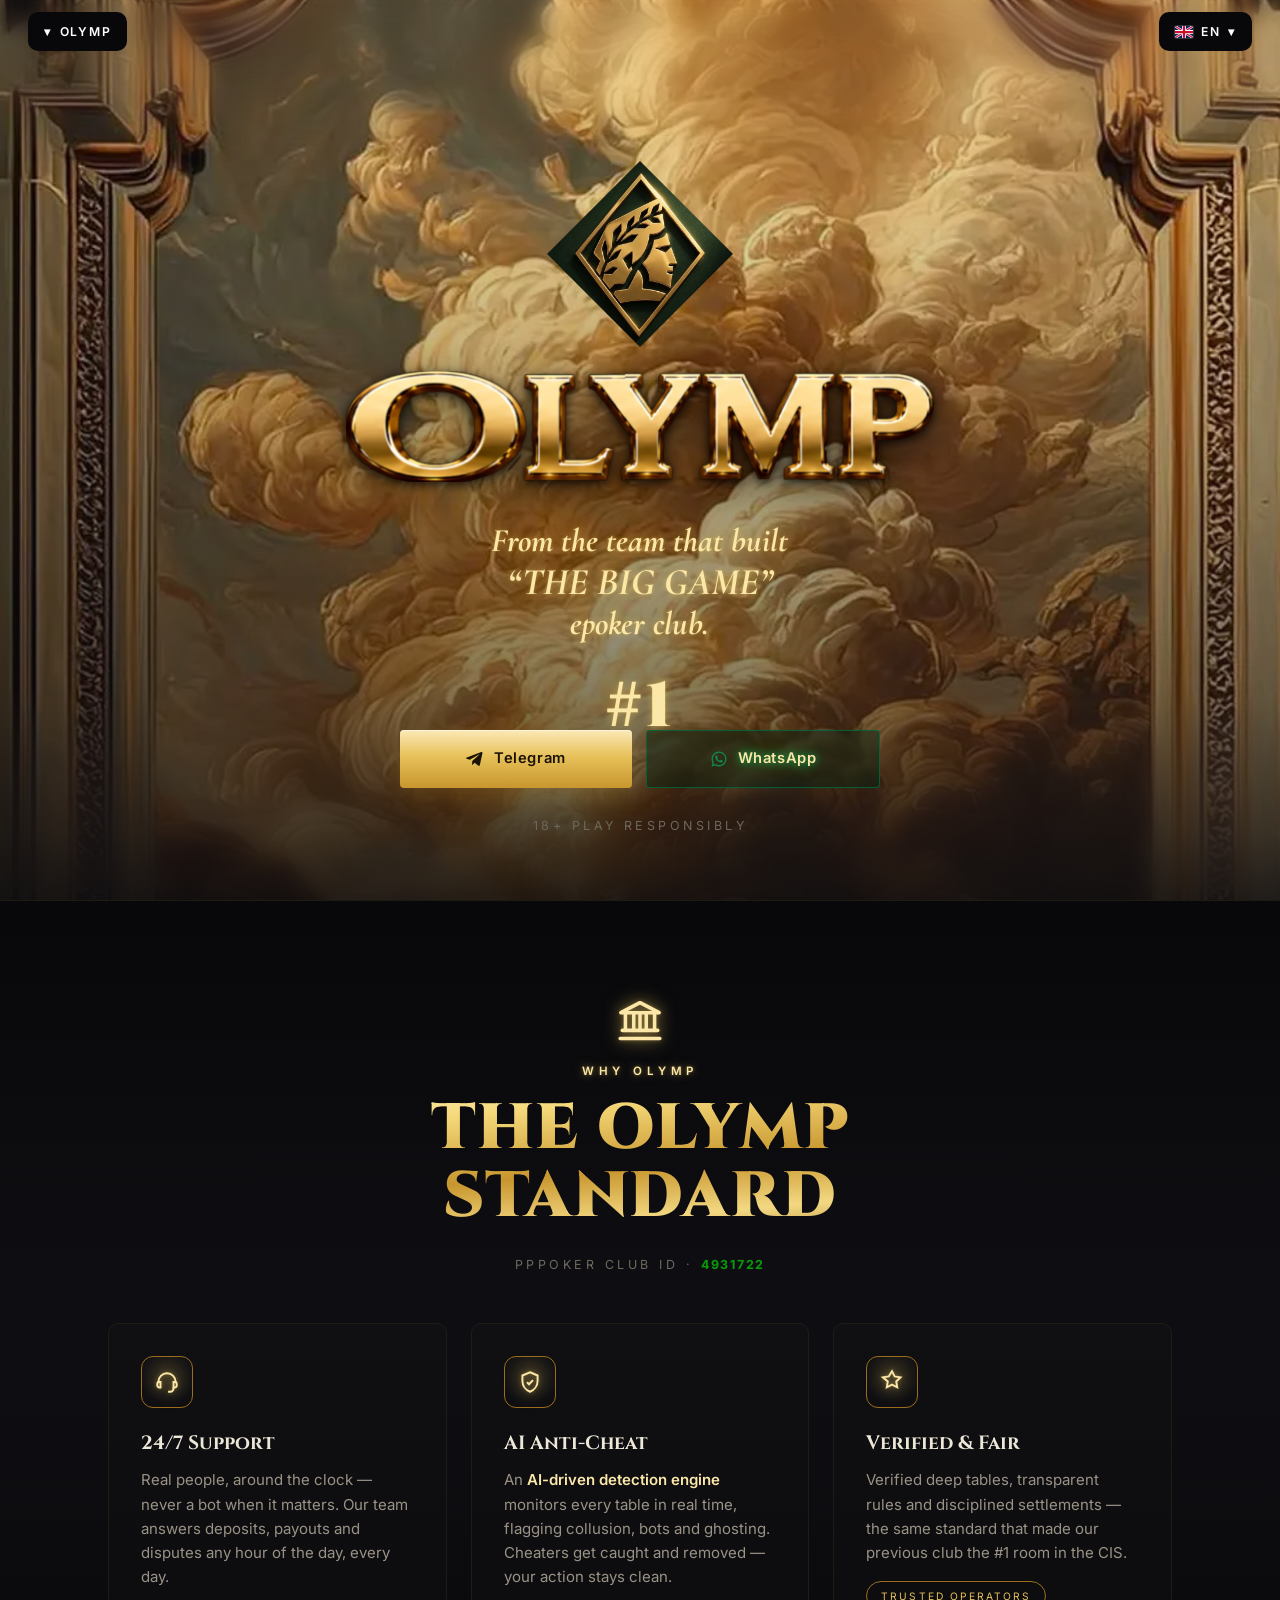
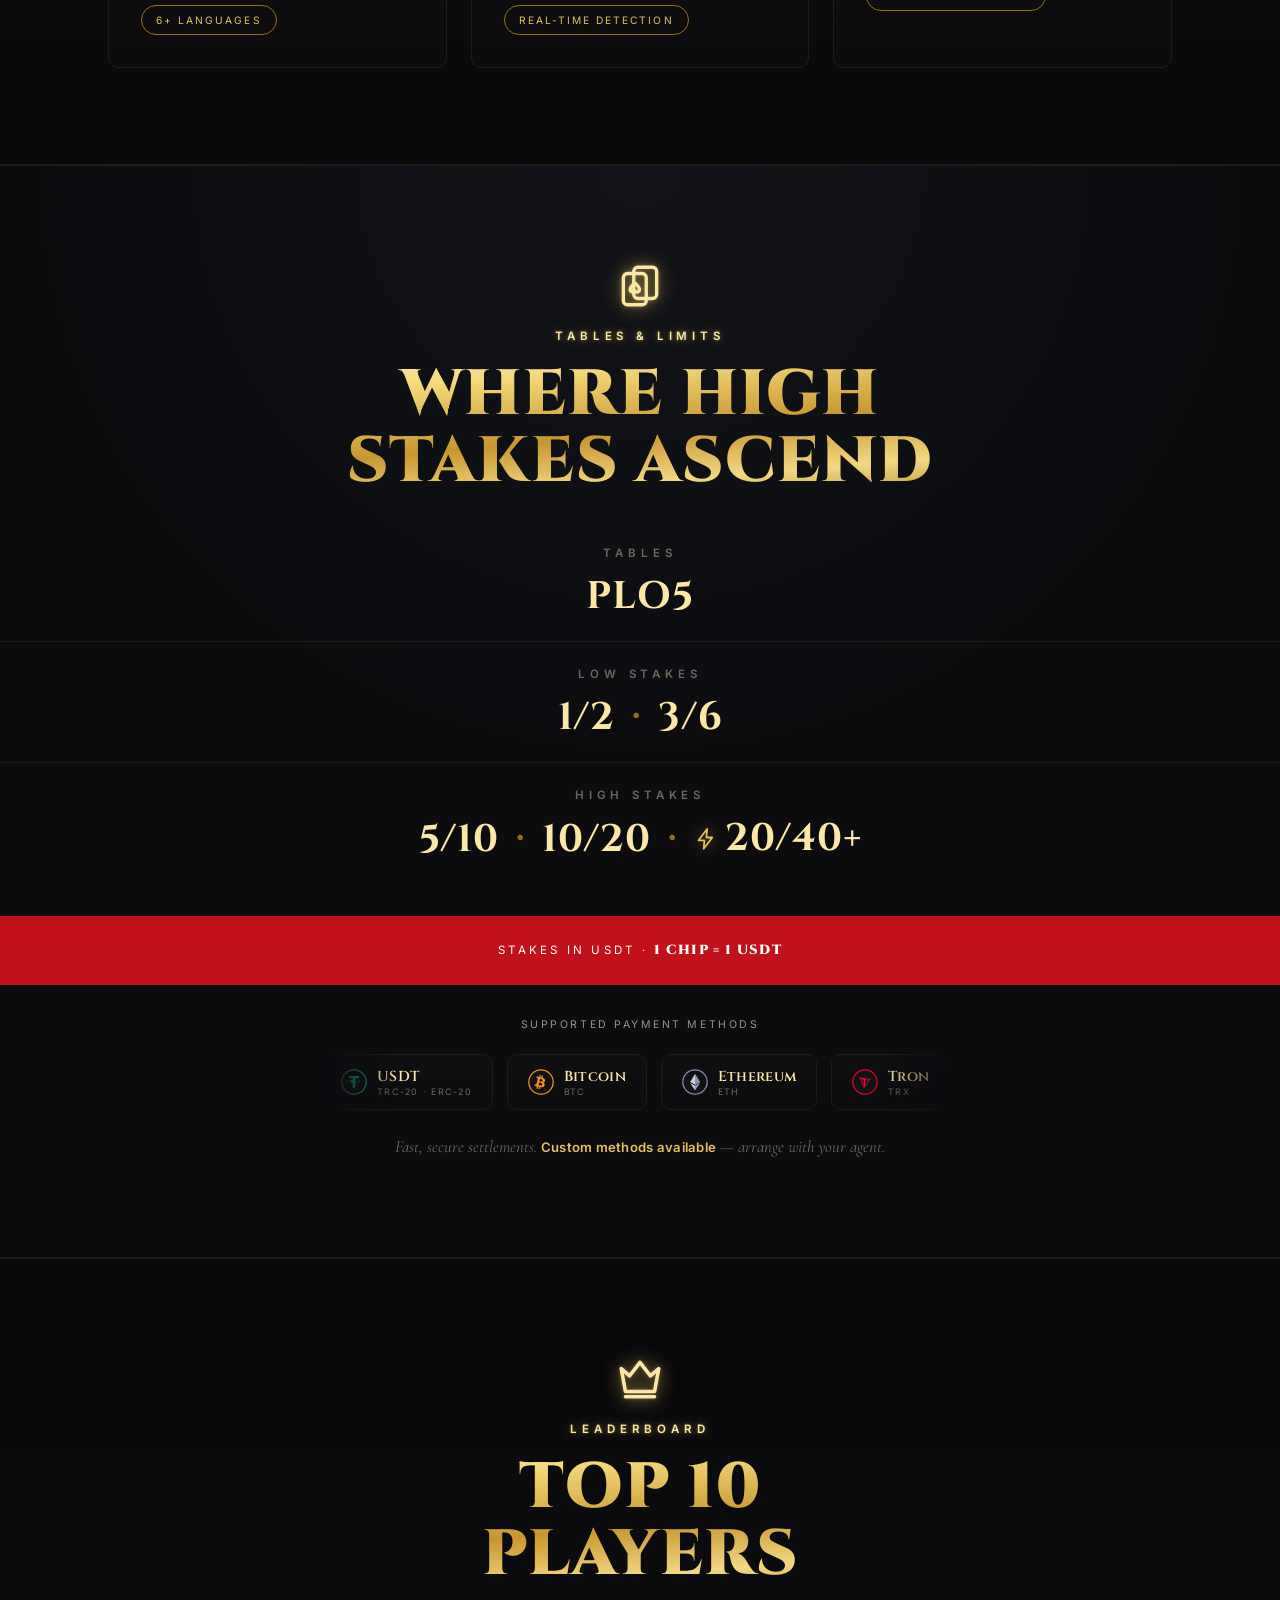
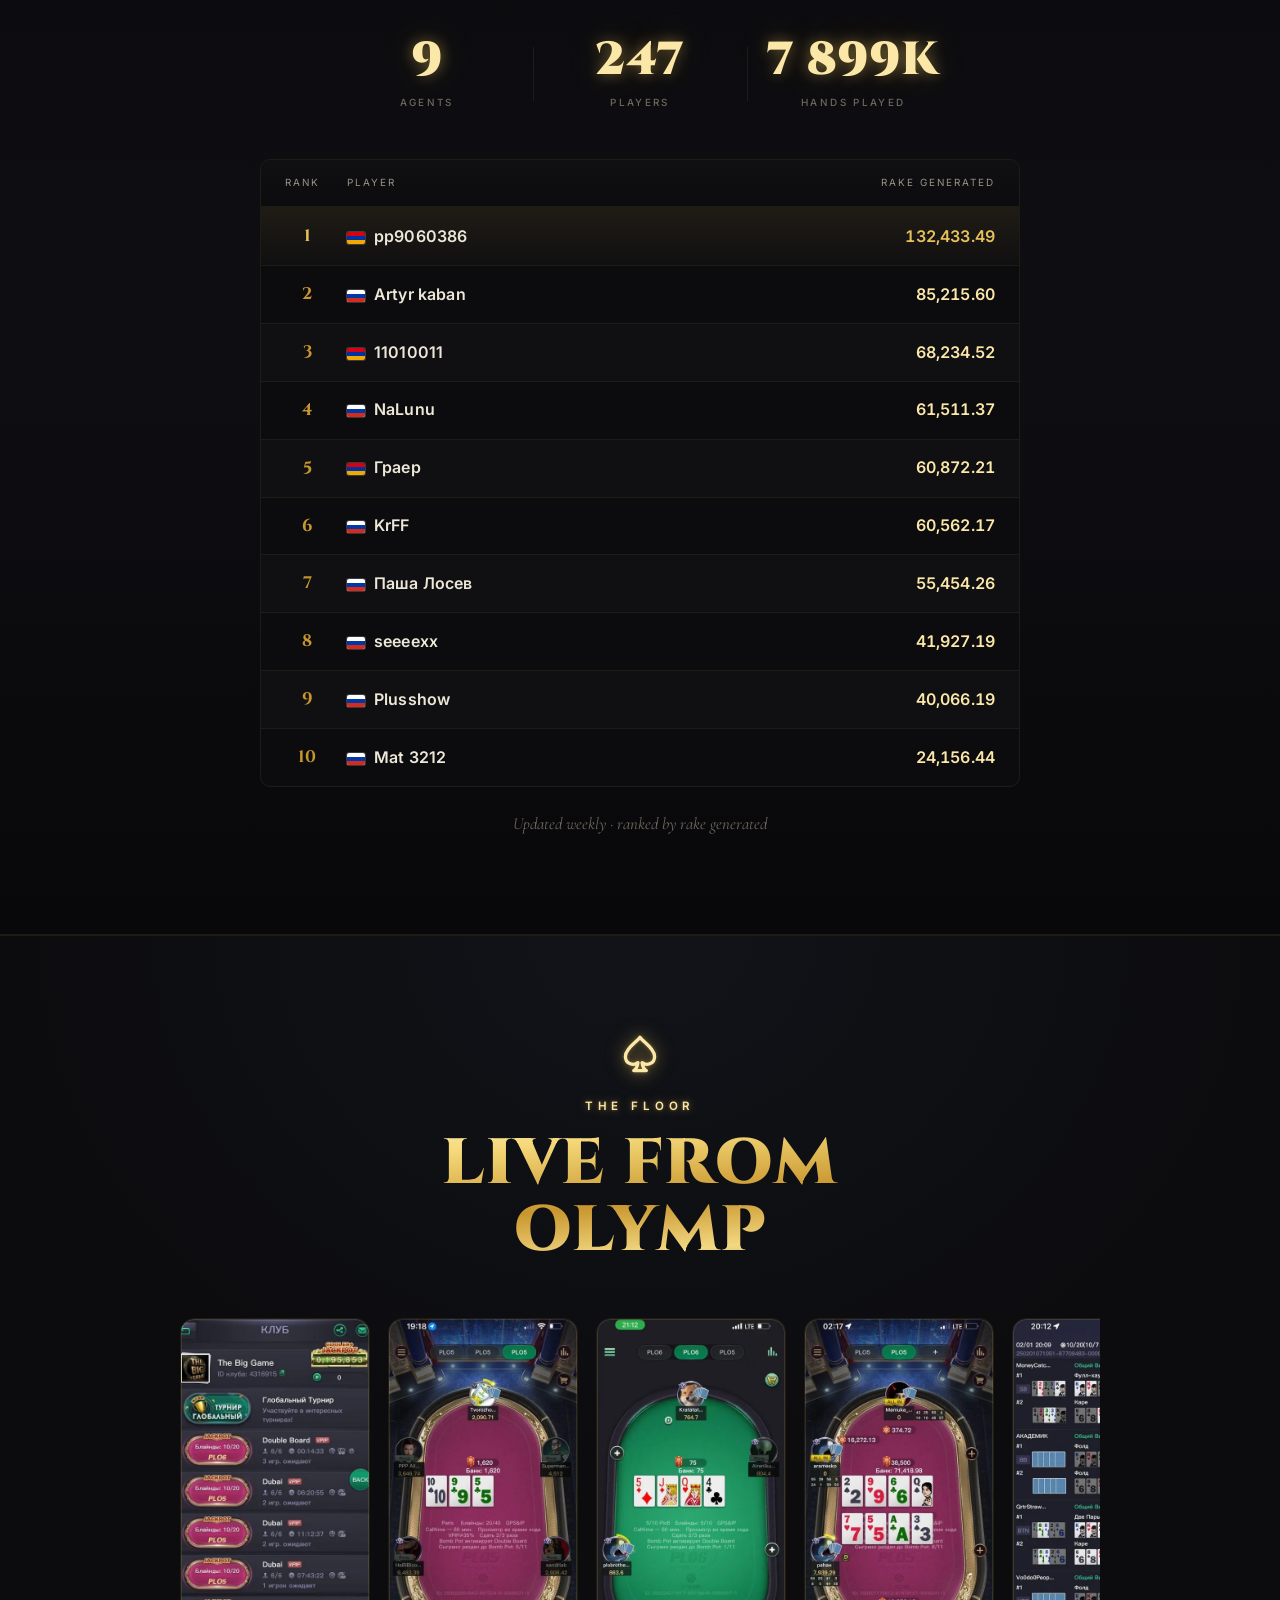
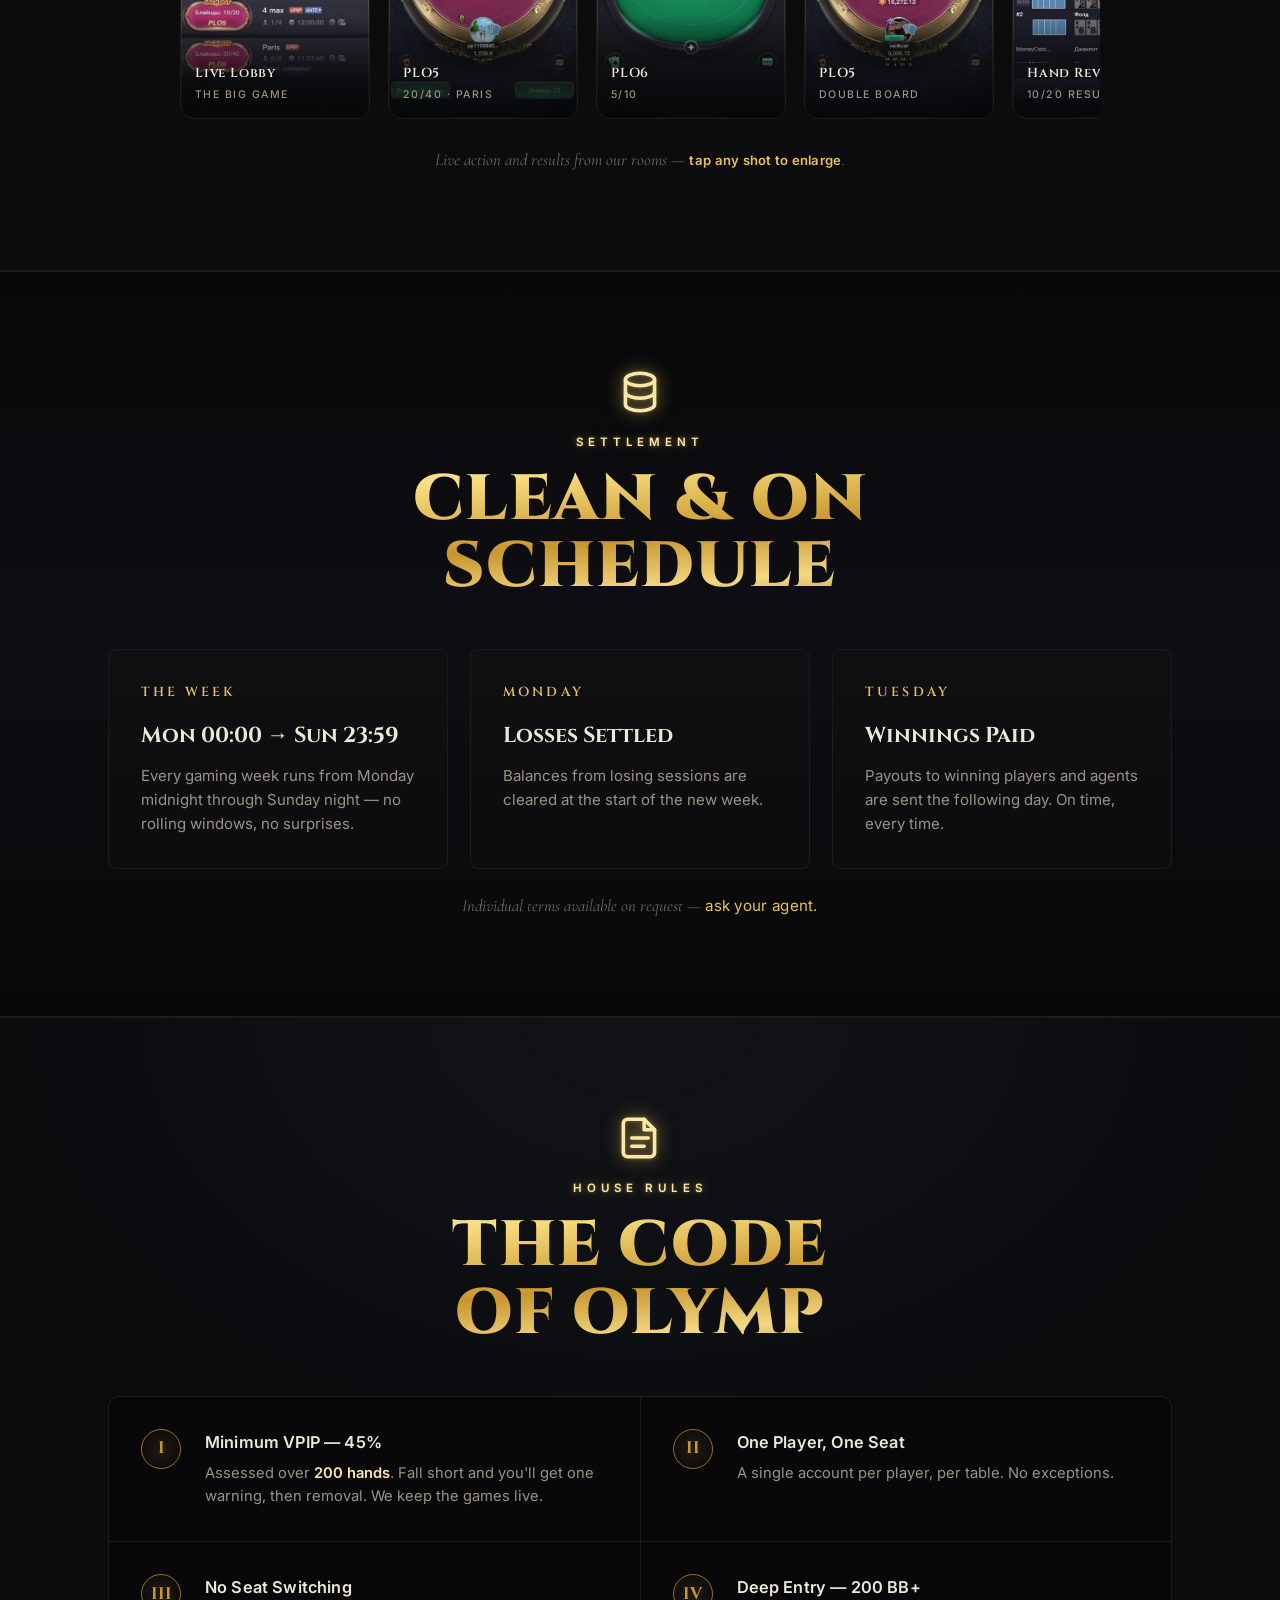
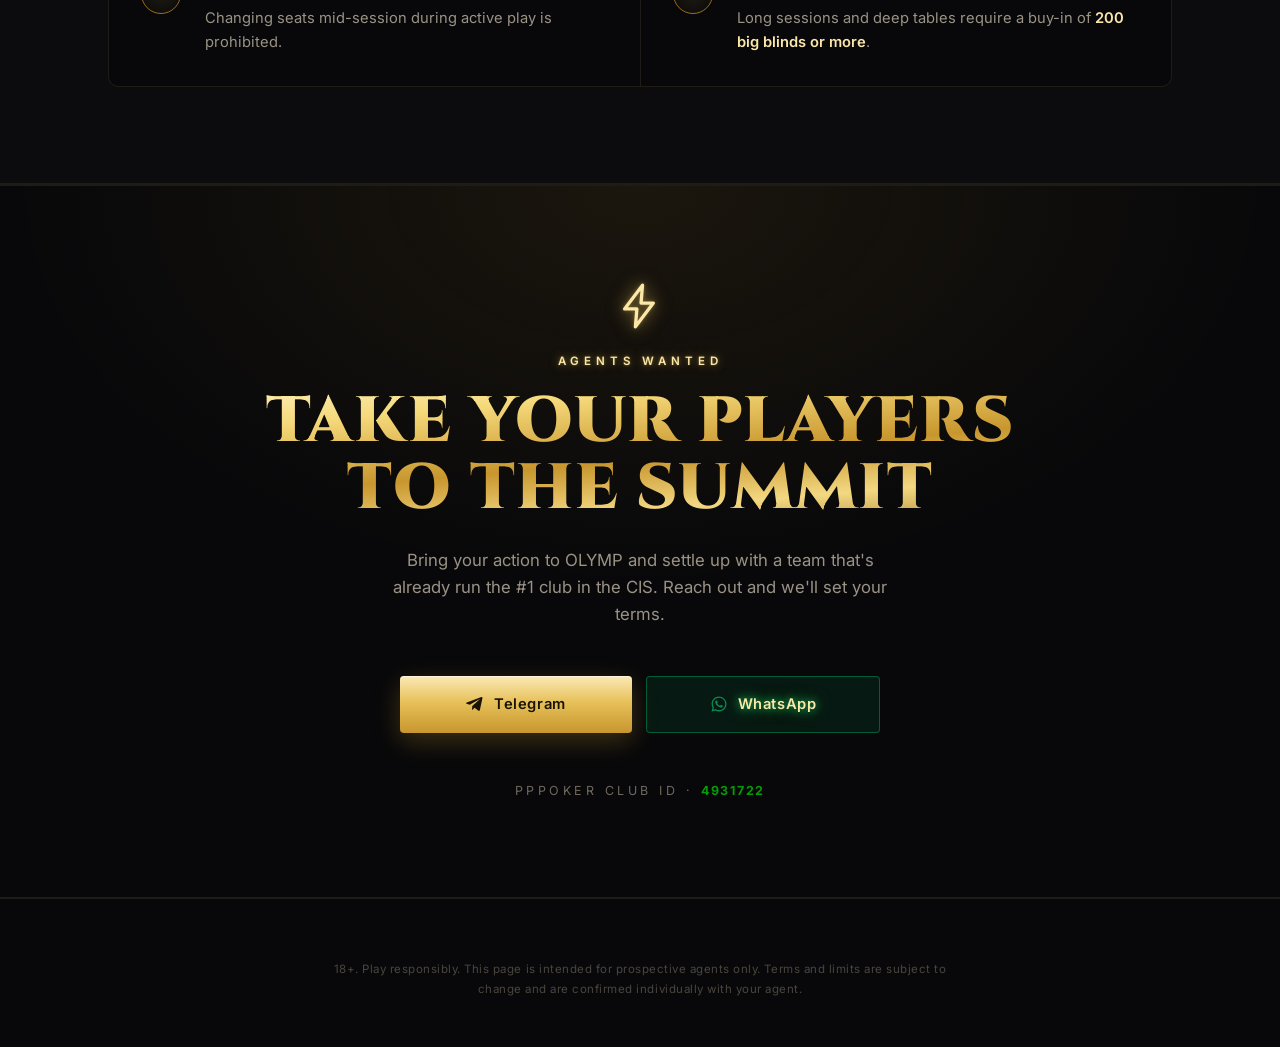
==== index.html @ a4d5638a "Make WhatsApp button label glow" ====
<!DOCTYPE html>
<html lang="en">
<head>
<meta charset="UTF-8">
<meta name="viewport" content="width=device-width, initial-scale=1.0, viewport-fit=cover">
<title>THE OLYMP — Elite PLO Club · PPPoker</title>
<link rel="preconnect" href="https://fonts.googleapis.com">
<link rel="preconnect" href="https://fonts.gstatic.com" crossorigin>
<link href="https://fonts.googleapis.com/css2?family=Anton&family=Cinzel:wght@500;600;700;900&family=Cormorant+Garamond:ital,wght@0,400;0,500;1,500&family=Inter:wght@400;500;600;700;800;900&display=swap" rel="stylesheet">
<link rel="preload" as="image" href="assets/img2.webp" fetchpriority="high">
<style>
  :root{
    --edge:28px;            /* отступ от боковых краёв экрана */
    --rolex:#00693E;        /* зелёный Rolex, Pantone 348C */
    /* шкала вертикальных отступов, шаг 8px */
    --sp-1:8px;  --sp-2:12px; --sp-3:16px; --sp-4:24px;
    --sp-5:32px; --sp-6:48px; --sp-7:64px; --sp-8:96px;
    --obsidian:#08080A;
    --panel:#101013;
    --panel-2:#0C0C0F;
    --line:#1F1C15;
    --gold-1:#FBE7A8;
    --gold-2:#E7C15A;
    --gold-3:#C8962E;
    --gold-deep:#9A6E1C;
    --ink:#EDE7D8;
    --muted:#9A9285;
    --muted-2:#6E685D;
  }

  *{margin:0;padding:0;box-sizing:border-box}
  html{scroll-behavior:smooth;overflow-x:clip}
  body{
    background:var(--obsidian);
    color:var(--ink);
    font-family:'Inter',sans-serif;
    -webkit-font-smoothing:antialiased;
    overflow-x:hidden;
    line-height:1.6;
  }
  /* ---------- shared gold text ---------- */
  .gold-text{
    background:linear-gradient(175deg,#FDF3C8 0%,#F5D97A 22%,#C8962E 52%,#F3D882 74%,#9A6E1C 100%);
    -webkit-background-clip:text;
    background-clip:text;
    -webkit-text-fill-color:transparent;
    color:transparent;
  }
  .eyebrow{
    font-family:'Inter',sans-serif;
    font-weight:600;
    font-size:.72rem;
    letter-spacing:.42em;
    text-transform:uppercase;
    color:var(--gold-1);
    text-shadow:0 0 10px rgba(231,193,90,.5), 0 0 3px rgba(231,193,90,.4);
  }

  /* знак «#1» вместо иконки — те же цвет и свечение */
  .num-ic{
    font-family:'Cinzel',serif;font-weight:900;
    font-size:2.9rem;line-height:1;letter-spacing:.02em;
    color:var(--gold-1);
    text-shadow:0 0 9px rgba(231,193,90,.5), 0 0 2px rgba(231,193,90,.4);
  }

  /* ---------- layout ---------- */
  .wrap{max-width:1120px;margin:0 auto;padding:0 var(--edge)}
  section{position:relative}

  /* ---------- HERO ---------- */
  .hero{
    --mark-h:clamp(108px,16.5vw,186px);   /* масштаб лого-группы и отступа до кнопок */
    height:100vh;
    height:100svh;
    min-height:100svh;
    display:flex;
    flex-direction:column;
    align-items:center;
    justify-content:center;
    text-align:center;
    padding:var(--sp-8) var(--edge);   /* как у секций */
    position:relative;
    isolation:isolate;
    overflow:hidden;
  }
  /* hero cover image */
  .hero-cover{
    position:absolute;inset:0;z-index:-3;pointer-events:none;
    background-size:cover;
    background-position:center center;
    background-repeat:no-repeat;
    transform:scale(1.1);
    transform-origin:center center;
  }
  /* hero readability veil */
  .hero-veil{
    position:absolute;inset:0;z-index:-2;pointer-events:none;
    background:
      linear-gradient(180deg, rgba(12,12,15,0) 0%, rgba(12,12,15,.28) 48%, rgba(12,12,15,.5) 78%, rgba(12,12,15,.72) 92%, rgba(12,12,15,.88) 100%);
  }
  /* плавное размытие по верхней и нижней кромке */
  .hero-blur{
    position:absolute;left:0;right:0;z-index:-2;pointer-events:none;
    -webkit-backdrop-filter:blur(11px);backdrop-filter:blur(11px);
  }
  .hero-blur.top{
    top:0;height:18vh;
    -webkit-mask-image:linear-gradient(180deg,#000 0%,rgba(0,0,0,.55) 55%,transparent 100%);
            mask-image:linear-gradient(180deg,#000 0%,rgba(0,0,0,.55) 55%,transparent 100%);
  }
  .hero-blur.bottom{
    bottom:0;height:24vh;
    -webkit-mask-image:linear-gradient(0deg,#000 0%,rgba(0,0,0,.55) 55%,transparent 100%);
            mask-image:linear-gradient(0deg,#000 0%,rgba(0,0,0,.55) 55%,transparent 100%);
  }

  /* top glow + soft base dust */
  .hero-glow{
    position:absolute;inset:0;z-index:-1;pointer-events:none;
    background:
      radial-gradient(95% 55% at 50% 116%, rgba(231,193,90,.26), transparent 70%);
  }

  .hero .emblem{
    width:clamp(150px,23vw,208px);
    height:auto;
    display:block;
    margin:0 auto .55rem;
    clip-path:polygon(50% 0%, 100% 50%, 50% 100%, 0% 50%);
    filter:drop-shadow(0 12px 12px rgba(0,0,0,.75)) drop-shadow(0 26px 34px rgba(0,0,0,.55));
  }
  .hero h1{
    font-family:'Cinzel',serif;
    font-weight:900;
    font-size:clamp(3.6rem,15vw,9.5rem);
    line-height:.92;
    letter-spacing:.02em;
    position:relative;
    filter:drop-shadow(0 3px 22px rgba(200,150,46,.28));
  }
  /* image logo replaces the text wordmark */
  /* wrapper carries the shadow (no overflow → drop-shadow is never clipped) */
  /* композиция героя закреплена по центру блока — то, что добавляется
     ниже, её не сдвигает */
  /* группа занимает всё место над кнопками и центрируется в нём */
  .hero-stack{
    flex:1 1 auto;width:100%;
    display:flex;flex-direction:column;
    align-items:center;justify-content:center;
  }
  .hero-bottom .btn-gold{position:relative;overflow:hidden}
  /* пробегающий блеск, как у плавающей кнопки */
  .hero-bottom .btn-gold::after{
    content:"";position:absolute;inset:-60% -20%;
    pointer-events:none;
    background:linear-gradient(115deg,
      transparent 42%,
      rgba(255,255,255,.18) 47%,
      rgba(255,255,255,.75) 50%,
      rgba(255,255,255,.18) 53%,
      transparent 58%);
    transform:translateX(-130%);
    animation:btnShine 4.2s ease-in-out 1.6s infinite;
  }
  .hero-bottom .btn-gold:hover::after{animation:none}
  @keyframes btnShine{
    0%, 62%   {transform:translateX(-130%)}
    82%, 100% {transform:translateX(130%)}
  }
  .hero .cta-row{
    display:flex;gap:14px;justify-content:center;flex-wrap:nowrap;
    max-width:480px;width:100%;margin:0 auto;
  }
  .hero .hero-bottom{
    position:absolute;left:0;right:0;bottom:var(--sp-7);padding:0 var(--edge);margin:0;
    display:flex;flex-direction:column;align-items:center;
  }
  .hero-bottom .club-id{margin:28px 0 0}
  .hero .cta-row .btn{flex:1 1 0;min-width:0;justify-content:center;white-space:nowrap}
  .club-id{
    margin-top:var(--sp-5);
    font-size:.78rem;letter-spacing:.28em;text-transform:uppercase;color:var(--muted-2);
  }
  .club-id b{color:rgba(0,255,0,.6);letter-spacing:.14em}

  /* ---------- buttons ---------- */
  .btn{
    display:inline-flex;align-items:center;gap:10px;
    font-family:'Inter',sans-serif;font-weight:600;
    font-size:.92rem;letter-spacing:.04em;
    padding:16px 30px;border-radius:4px;
    text-decoration:none;cursor:pointer;border:none;
    transition:transform .25s ease, box-shadow .25s ease, filter .25s ease;
  }
  .btn-gold{
    color:#1A1305;
    background:linear-gradient(180deg,#FBE9B7,#E7C15A 45%,#C8962E);
    box-shadow:0 8px 26px rgba(200,150,46,.28), inset 0 1px 0 rgba(255,255,255,.5);
  }
  .btn-gold:hover{transform:translateY(-2px);box-shadow:0 12px 34px rgba(200,150,46,.42), inset 0 1px 0 rgba(255,255,255,.6)}
  .btn-ghost{
    color:var(--gold-1);
    background:transparent;
    border:1px solid var(--gold-deep);
  }
  .btn-ghost:hover{background:rgba(231,193,90,.07);border-color:var(--gold-2);transform:translateY(-2px)}
  /* окно Join Club — на стилях rakeback-попапа */
  .join-box{max-width:520px;padding:42px 34px 34px}
  .join-box .sec-ic{margin-bottom:14px}
  .join-box .sec-ic svg{width:44px;height:44px}
  .join-title{
    font-size:clamp(1.6rem,5.6vw,2.3rem);
    line-height:1.08;margin-bottom:14px;text-transform:uppercase;
  }
  .join-box .cta-duo{margin-top:26px}
  .join-box .club-id{margin-top:26px}
  .join-close{
    position:absolute;top:12px;right:14px;
    width:32px;height:32px;border-radius:50%;
    background:transparent;border:1px solid var(--line);
    color:var(--gold-1);font-size:20px;line-height:1;
    display:grid;place-items:center;cursor:pointer;
    transition:border-color .2s ease, background .2s ease;
  }
  .join-close:hover{border-color:var(--gold-2);background:rgba(231,193,90,.08)}

  /* всплывающая пара кнопок над круглой */
  .fab-actions{
    position:fixed;z-index:1150;
    right:var(--edge);
    bottom:calc(var(--edge) + 82px + env(safe-area-inset-bottom,0px));
    display:flex;flex-direction:column;align-items:stretch;gap:10px;
    width:210px;
    opacity:0;visibility:hidden;
    transform:translateY(12px) scale(.96);
    transform-origin:100% 100%;
    transition:opacity .28s ease, transform .32s cubic-bezier(.2,.9,.3,1.2), visibility .28s;
  }
  .fab-actions.open{opacity:1;visibility:visible;transform:none}
  .fab-actions .btn{justify-content:center}
  /* пока раскрыто — круглая уходит */
  .wa-fab.folded{
    opacity:0;visibility:hidden;
    transform:scale(.85);
    pointer-events:none;
  }

  /* плавающий виджет WhatsApp */
  .wa-fab{
    position:fixed;z-index:1150;
    right:var(--edge);bottom:calc(var(--edge) + env(safe-area-inset-bottom,0px));
    width:68px;height:68px;border-radius:50%;
    padding:0;cursor:pointer;
    display:grid;place-items:center;
    color:#fff;
    /* та же гамма, что у .btn-wa: светлый тон иконки → --rolex → затемнение */
    background:linear-gradient(160deg,#0C8B55 0%,var(--rolex) 52%,#004A2B 100%);
    border:none;overflow:hidden;
    box-shadow:
      0 12px 28px rgba(0,0,0,.48),            /* падающая тень */
      0 4px 10px rgba(0,0,0,.32),             /* контактная тень */
      inset 0 2px 3px rgba(255,255,255,.45),  /* верхняя кромка ловит свет */
      inset 0 -9px 15px rgba(0,20,8,.45),     /* низ уходит в тень */
      0 0 0 6px rgba(0,105,62,.16);           /* мягкий ореол */
    /* до появления */
    opacity:0;visibility:hidden;
    transform:translateY(14px) scale(.92);
    transition:opacity .4s ease,
               transform .45s cubic-bezier(.2,.9,.3,1.25),
               box-shadow .25s ease;
  }
  /* показывается после 5% прокрутки */
  .wa-fab.show{
    opacity:1;visibility:visible;transform:none;
    animation:waPulse 3.4s ease-in-out .8s infinite;
  }
  .wa-fab.show:hover{
    animation:none;
    transform:translateY(-3px);
  }
  /* плавное мерцание: яркость заливки и ореол дышат в одном ритме.
     Яркость меняем фильтром — градиенты в анимации браузеры
     интерполируют неровно и дают скачок на середине цикла. */
  @keyframes waPulse{
    0%, 100%{
      filter:brightness(1);
      box-shadow:
      0 12px 28px rgba(0,0,0,.48),
      0 4px 10px rgba(0,0,0,.32),
      inset 0 2px 3px rgba(255,255,255,.45),
      inset 0 -9px 15px rgba(0,20,8,.45),
        0 0 0 5px rgba(0,105,62,.10);
    }
    50%{
      filter:brightness(1.18);
      box-shadow:
      0 12px 28px rgba(0,0,0,.48),
      0 4px 10px rgba(0,0,0,.32),
      inset 0 2px 3px rgba(255,255,255,.45),
      inset 0 -9px 15px rgba(0,20,8,.45),
        0 0 0 13px rgba(0,105,62,.26);
    }
  }
  /* иконка в тон странице, со своим свечением в том же ритме */
  @keyframes waIcon{
    0%, 100%{filter:drop-shadow(0 0 3px rgba(255,255,255,.30))}
    50%     {filter:drop-shadow(0 0 11px rgba(255,255,255,.65))}
  }

  /* пробегающий блеск */
  .wa-fab::after{
    content:"";position:absolute;inset:-30%;
    pointer-events:none;z-index:2;
    background:linear-gradient(115deg,
      transparent 42%,
      rgba(255,255,255,.10) 47%,
      rgba(255,255,255,.55) 50%,
      rgba(255,255,255,.10) 53%,
      transparent 58%);
    transform:translateX(-130%);
  }
  .wa-fab.show::after{animation:waShine 6.8s ease-in-out 1.6s infinite}
  .wa-fab.show:hover::after{animation:none}
  @keyframes waShine{
    0%, 74%   {transform:translateX(-130%)}
    92%, 100% {transform:translateX(130%)}
  }

  /* глянцевый блик */
  .wa-fab::before{
    content:"";position:absolute;pointer-events:none;
    left:14%;right:14%;top:6%;height:40%;
    border-radius:50%;
    background:linear-gradient(180deg, rgba(255,255,255,.45), rgba(255,255,255,0));
  }
  .wa-fab svg{
    width:34px;height:34px;position:relative;
    filter:drop-shadow(0 0 3px rgba(255,255,255,.35));
  }
  .wa-fab.show svg{animation:waIcon 3.4s ease-in-out .8s infinite}
  .wa-fab:hover{
    transform:translateY(-3px);
    box-shadow:
      0 16px 34px rgba(0,0,0,.55),
      0 5px 12px rgba(0,0,0,.35),
      inset 0 2px 3px rgba(255,255,255,.55),
      inset 0 -9px 15px rgba(0,20,8,.45),
      0 0 0 9px rgba(0,105,62,.20);
  }

  /* WhatsApp в герое: подложка с лёгким размытием поверх золотой обводки */
  .btn-edge{
    background:rgba(0,0,0,.1);
    -webkit-backdrop-filter:blur(2.5px);backdrop-filter:blur(2.5px);
  }
  /* WhatsApp — вторая кнопка связи, зелёный Rolex */
  .btn-wa{
    color:var(--gold-1);
    background:rgba(0,105,62,.18);
    border:1px solid rgba(0,105,62,.85);
    text-shadow:0 0 8px rgba(37,211,102,.85),0 0 16px rgba(37,211,102,.5);
    -webkit-backdrop-filter:blur(2.5px);backdrop-filter:blur(2.5px);
  }
  .btn-wa svg{color:#0C8B55}
  /* зелёная кнопка с размытием, как у Tables */
  .btn-wa.btn-edge{
    background:
      linear-gradient(0deg, rgba(0,0,0,.32), rgba(0,0,0,.32)),   /* затемнение */
      rgba(0,105,62,.18);
    -webkit-backdrop-filter:blur(2.5px);backdrop-filter:blur(2.5px);
  }     /* на пару тонов светлее — иначе тонет в тёмном фоне */
  .btn-wa:hover{
    background:rgba(0,105,62,.32);border-color:var(--rolex);
    transform:translateY(-2px);
  }
  /* ---------- BRAND MARK в герое: эмблема, лого, подпись ---------- */
  /* пропорция снята со скриншота: ромб = 1.68 высоты надписи */
  .brand-group{text-align:center}

  /* ромб — тот же снимок и та же огранка, что в герое */
  .brand-group .brand-emblem{
    display:block;margin:0 auto;
    width:var(--mark-h);height:auto;
    clip-path:polygon(50% 0%, 100% 50%, 50% 100%, 0% 50%);
    filter:
      drop-shadow(0 6px 8px rgba(0,0,0,.75))
      drop-shadow(0 14px 20px rgba(0,0,0,.55))
      drop-shadow(0 26px 44px rgba(0,0,0,.65));
  }

  /* надпись OLYMP — картинкой из героя */
  .brand-group .brand-logo{
    display:inline-block;line-height:0;   /* ширина по картинке, центрируется text-align */
    height:calc(var(--mark-h) / 1.68);
    margin:calc(var(--mark-h) * .13) auto 0;
    filter:drop-shadow(0 3px 5px rgba(0,0,0,.75)) drop-shadow(0 10px 18px rgba(0,0,0,.5));
  }
  .brand-group .brand-logo img{height:100%;width:auto;display:block}

  .brand-group .brand-tag{
    margin-top:calc(var(--mark-h) * .19);
    font-family:'Cormorant Garamond',serif;font-style:italic;font-weight:700;
    font-size:calc(var(--mark-h) * .176);
    color:var(--gold-1);
    line-height:1;letter-spacing:normal;
    text-shadow:
      0 0 9px rgba(231,193,90,.5),
      0 0 2px rgba(231,193,90,.4);
  }
  .brand-num{
    margin-top:calc(var(--mark-h) * .19);   /* как остальные интервалы в группе */
    line-height:1;
  }
  .brand-num .num-ic{
    font-size:calc(var(--mark-h) * .34);
  }
  .brand-group .brand-tag b{
    display:inline-block;
    font-weight:900;
    font-size:1.15em;
    text-transform:uppercase;
    line-height:1.1;
    margin:.12em 0;
    white-space:nowrap;
    text-shadow:0 0 10px rgba(231,193,90,.5), 0 0 3px rgba(231,193,90,.4);
  }

  /* пара кнопок в финальном блоке */
  .cta-duo{
    display:flex;gap:14px;justify-content:center;flex-wrap:nowrap;
    max-width:480px;margin:0 auto;
  }
  .btn svg{width:18px;height:18px}

  /* gold accent line at every block seam */
  #pedigree,#standard,#limits,#leaderboard,#gallery,#settlement,#rules,#agents,footer{position:relative}
  #pedigree::before,#standard::before,#limits::before,#leaderboard::before,#gallery::before,#settlement::before,#rules::before,#agents::before,footer::before{
    content:"";position:absolute;top:0;left:0;right:0;height:1px;z-index:3;pointer-events:none;
    background:var(--line);
  }

  #gallery,#rules{background:#0C0C0F}
  /* холодное свечение, как в THE ACTION */
  #gallery,#rules{
    background:
      radial-gradient(70% 80% at 50% 0%, rgba(120,160,210,.05), transparent 70%),
      #0C0C0F;
    position:relative;overflow:hidden;
  }

  /* чётные блоки — мягкий вертикальный градиент для объёма */
  #standard,#leaderboard,#settlement,.final{
    background:linear-gradient(180deg,
      var(--obsidian) 0%,
      #0E0E12 42%,
      #0E0E12 58%,
      var(--obsidian) 100%);
  }
  /* у финального блока поверх градиента остаётся золотое свечение */
  .final{
    background:
      radial-gradient(70% 80% at 50% 0%, rgba(200,150,46,.10), transparent 70%),
      linear-gradient(180deg,var(--obsidian) 0%,#0E0E12 42%,#0E0E12 58%,var(--obsidian) 100%);
  }

  /* ---------- PEDIGREE / LEGACY BANNER ---------- */

  /* ---------- PEDIGREE / LEGACY BANNER ---------- */
  .legacy{
    background:
      radial-gradient(70% 80% at 50% 0%, rgba(120,160,210,.05), transparent 70%),
      var(--panel-2);
    text-align:center;position:relative;overflow:hidden;
  }
  .legacy .seal{display:flex;justify-content:center;margin:0 auto 16px}
  .legacy .seal svg{width:50px;height:50px;color:var(--gold-1)}
  .legacy h2{
    font-family:'Cinzel',serif;font-weight:700;font-style:italic;
    font-size:clamp(1.5rem,4vw,2.4rem);
    line-height:1.25;letter-spacing:.01em;
    max-width:760px;margin:0 auto;
  }
  .legacy h2 .upright{font-style:normal}
  .legacy p{max-width:600px;margin:18px auto 0;color:var(--muted);font-size:1rem}

  /* ---------- SECTION HEADINGS ---------- */
  .sec-head{text-align:center;margin-bottom:var(--sp-6)}
  .sec-head .eyebrow{display:block;margin-bottom:var(--sp-3)}
  .sec-ic{display:flex;justify-content:center;margin-bottom:var(--sp-3)}
  .sec-ic svg{width:50px;height:50px;color:var(--gold-1)}
  /* soft glow on all icons */
  .sec-ic svg,.legacy .seal svg,.feature .ic svg{
    filter:drop-shadow(0 0 9px rgba(231,193,90,.5)) drop-shadow(0 0 2px rgba(231,193,90,.4));
  }
  .sec-head h2{
    font-family:'Cinzel',serif;font-weight:900;
    font-size:clamp(2.2rem,6vw,4rem);letter-spacing:.02em;
    line-height:1.05;text-transform:uppercase;
  }
  .pad{padding:var(--sp-8) 0}
  /* unified band background for even blocks */
  .band{background:linear-gradient(180deg,var(--panel-2),#090909);border-top:1px solid var(--line);border-bottom:1px solid var(--line)}
  /* gold-tinted gradient background for "The Code of OLYMP" block */
  .rules-band{
    background:#0C0C0F;
  }

  /* ---------- TABLES & LIMITS ---------- */
  /* block background like House Rules band */
  #limits{
    background:
      radial-gradient(70% 80% at 50% 0%, rgba(120,160,210,.05), transparent 70%),
      #0C0C0F;
    border-top:1px solid var(--line);border-bottom:1px solid var(--line);
    overflow:hidden;
  }
  .games{display:grid;grid-template-columns:1fr 1fr;gap:var(--sp-4);margin-bottom:var(--sp-6)}
  .game-card{
    border:1px solid var(--line);border-radius:8px;
    background:var(--obsidian);
    padding:var(--sp-5);position:relative;overflow:hidden;
  }
  .game-card h3{
    font-family:'Cinzel',serif;font-weight:700;font-size:1.9rem;
    margin-bottom:6px;
  }
  .game-card .desc{color:var(--muted);font-size:.95rem}
  .limits-strip{
    display:grid;grid-template-columns:1fr;gap:6px;
    max-width:640px;margin:var(--sp-4) auto 0;
  }
  /* в блоке THE ACTION карточка без своей коробки — только фон секции */
  #limits .game-card{background:transparent;border:0;border-radius:0;padding:0;overflow:visible}
  .game-card .limits-strip{max-width:none;padding-top:24px;border-top:1px solid var(--line)}
  /* строка про USDT растянута по ширине блока */
  .game-card .game-rate{
    text-align:center;white-space:nowrap;
    font-size:clamp(.6rem,2.85vw,2.2rem);
    letter-spacing:.12em;line-height:1.2;
  }
  .game-card .limit.tcard{background:transparent;border:0;padding:10px 6px}
  /* карточка со столом: стол слева, подпись справа — как у 20/40+ */
  .limit.tcard{flex-direction:row;align-items:center;text-align:left;gap:16px;padding:10px 6px}
  .limit.tcard .tbl.live{padding-top:14px;display:flex;justify-content:flex-start}
  .limit.tcard .lab{margin-top:0}
  @media(max-width:600px){
    .limit.tcard{gap:12px}
  }
  .limit{
    display:flex;align-items:center;gap:16px;
    text-align:left;padding:var(--sp-4);border-radius:8px;
    background:var(--obsidian);
    border:1px solid var(--line);
  }
  .limit .tbl{flex-shrink:0;line-height:0;display:flex;align-items:center}
  .limit .tbl svg{
    width:auto;height:3.8rem;color:var(--gold-2);
    filter:drop-shadow(0 0 7px rgba(231,193,90,.4)) drop-shadow(0 0 2px rgba(231,193,90,.35));
  }
  .limit.high .tbl svg{color:var(--gold-1)}
  .limit .val{font-family:'Cinzel',serif;font-weight:700;font-size:1.5rem;color:var(--gold-1)}
  .limit .lab{font-size:.66rem;letter-spacing:.24em;text-transform:uppercase;color:var(--muted-2);margin-top:6px}
  /* стол — значения 1:1 из оригинала, уменьшение целиком через zoom */
  .limit .tbl.live{line-height:normal;display:block;flex-shrink:0}
  .mini-table{position:relative;width:330px;zoom:.5}
  .mt-pill{
    position:relative;border-radius:999px;padding:7px;
    background:var(--gold-1);
    box-shadow:
      0 0 9px rgba(231,193,90,.5),
      0 0 2px rgba(231,193,90,.4),
      0 6px 18px rgba(0,0,0,.55);
  }
  .mt-pill::after{content:none}
  .mt-face{
    position:relative;border-radius:999px;padding:30px 40px 28px;text-align:center;overflow:hidden;
    background:#A3084E;
    box-shadow:inset 0 8px 18px rgba(0,0,0,.45),inset 0 -8px 18px rgba(0,0,0,.45);
  }
  .mt-face::before{content:none}
  .mt-game{
    position:relative;line-height:normal;
    font-family:'Anton',Impact,'Arial Black',sans-serif;
    font-size:40px;letter-spacing:1.5px;
    transform:skewX(-10deg);color:#ffd24a;
    text-shadow:0 3px 4px rgba(80,10,0,.6);white-space:nowrap;
  }
  .mt-jackpot{
    position:absolute;top:-24px;left:50%;z-index:3;line-height:normal;
    transform:translateX(-50%) skewX(-10deg);
    font-family:'Anton',Impact,'Arial Black',sans-serif;
    font-size:38px;letter-spacing:2.5px;color:#5ef07a;
    -webkit-text-stroke:9px #0f2a14;paint-order:stroke fill;
    text-shadow:0 4px 0 #0a1f0f,0 0 16px rgba(60,240,120,.5);
  }
  /* зелёный вариант (#437f62) */
  .mini-table.green .mt-face{
    background:#0E6B42;
  }
  .mini-table.green .mt-game{text-shadow:0 3px 4px rgba(0,45,25,.6)}
  .limit.high{background:linear-gradient(180deg,rgba(231,193,90,.08),rgba(231,193,90,.02));border:1px solid var(--gold-deep);position:relative;overflow:hidden}
  .limit.high::after{
    content:"";position:absolute;top:0;left:0;right:0;height:2px;
    background:linear-gradient(90deg,transparent,var(--gold-2),transparent);
    opacity:.7;
  }
  /* ---------- THE ACTION — лестница ставок ---------- */
  .action{max-width:640px;margin:0 auto;text-align:center}
  .action .eyebrow{display:block;margin-bottom:18px}
  .action-lab{margin-bottom:14px}
  .action-title{
    font-family:'Cinzel',serif;font-weight:900;
    font-size:clamp(1.7rem,4.6vw,2.4rem);letter-spacing:.06em;
    text-transform:uppercase;color:var(--gold-1);margin-bottom:34px;
  }
  .action-title i{font-style:normal;color:var(--gold-deep)}
  .stake-step{
    padding:var(--sp-4) 0;position:relative;
    display:flex;flex-direction:column;gap:var(--sp-3);
  }
  /* линия тянется на всю ширину окна, текст остаётся в колонке */
  .stake-step::before{
    content:"";position:absolute;top:0;left:50%;transform:translateX(-50%);
    width:100vw;height:1px;background:var(--line);
  }
  .stake-step:first-child{padding-top:0}
  .stake-step:first-child::before{display:none}
  .step-lab{
    font-family:'Inter',sans-serif;font-weight:600;
    font-size:.72rem;letter-spacing:.42em;text-transform:uppercase;
    color:var(--muted-2);
  }
  .step-vals{
    font-family:'Cinzel',serif;font-weight:700;color:var(--gold-1);
    font-size:clamp(1.7rem,4.6vw,2.4rem);line-height:1;letter-spacing:.02em;
    display:flex;justify-content:center;align-items:baseline;gap:.45em;flex-wrap:wrap;
    font-variant-numeric:tabular-nums;
  }
  .step-vals i{font-style:normal;color:var(--gold-deep)}
  .step-vals .hot{display:inline-flex;align-items:center;gap:.18em}
  .step-vals .bolt{
    width:.62em;height:.62em;flex:none;
    color:var(--gold-2);
    filter:drop-shadow(0 0 7px rgba(231,193,90,.45));
  }
  .nocap-bar{
    position:relative;margin-top:var(--sp-5);padding:var(--sp-4);
    width:100vw;margin-left:50%;transform:translateX(-50%);
    background:#C1121B;
    font-family:'Inter',sans-serif;font-weight:400;
    font-size:.72rem;letter-spacing:.28em;text-transform:uppercase;color:#fff;
  }
  .nocap-bar b{
    font-family:'Cinzel',serif;font-weight:900;
    font-size:1.15em;letter-spacing:.1em;
  }


  /* rate line integrated into the PLO5/PLO6 card */
  .game-rate{
    margin-top:18px;padding-top:16px;border-top:1px solid var(--line);
    font-size:.72rem;letter-spacing:.14em;text-transform:uppercase;color:var(--muted);
  }
  .game-rate b{color:var(--gold-1);font-family:'Cinzel',serif;font-weight:700;letter-spacing:.04em}
  .nocap-note{text-align:center;margin-top:20px;color:var(--muted);font-size:.9rem}
  .nocap-note b{color:var(--gold-2);font-weight:600}

  /* ---------- LEADERBOARD ---------- */
  .board{
    max-width:760px;margin:0 auto;
    border:1px solid var(--line);border-radius:10px;overflow:hidden;
    background:var(--panel-2);
  }
  .board-head,.board-row{
    display:grid;grid-template-columns:44px 1fr auto;gap:18px;align-items:center;
    padding:15px 24px;
  }
  .board-head{
    background:linear-gradient(180deg,var(--panel),var(--panel-2));
    border-bottom:1px solid var(--line);
    font-size:.62rem;letter-spacing:.2em;text-transform:uppercase;color:var(--muted);
  }
  .board-head .h-rake{text-align:right;min-width:104px}
  .board-row{border-top:1px solid var(--line)}
  .board-row:nth-child(even){background:rgba(255,255,255,.014)}
  .board-row .rank{
    font-family:'Cinzel',serif;font-weight:700;font-size:1.05rem;
    color:var(--gold-3);text-align:center;
  }
  .board-row .pname{font-weight:600;color:var(--ink);letter-spacing:.01em}
  .board-row .flag{margin-right:9px;vertical-align:-2px}
  .board-row .rake{
    font-family:'Inter',sans-serif;font-weight:600;letter-spacing:.01em;
    color:var(--gold-1);text-align:right;min-width:104px;
    font-variant-numeric:tabular-nums;
  }
  .board-row.top{background:linear-gradient(180deg,rgba(231,193,90,.09),rgba(231,193,90,.02))}
  .board-row.top .rank,.board-row.top .rake{color:var(--gold-2)}
  /* ---------- CLUB STATS ---------- */
  .stats{
    display:grid;grid-template-columns:repeat(3,1fr);
    max-width:640px;margin:0 auto var(--sp-6);
    text-align:center;
  }
  .stat{padding:0 8px;position:relative}
  .stat+.stat::before{
    content:"";position:absolute;left:0;top:14%;bottom:14%;
    width:1px;background:var(--line);
  }
  .stat .num{
    font-family:'Cinzel',serif;font-weight:900;
    font-size:clamp(1.7rem,5.6vw,2.9rem);
    line-height:1;color:var(--gold-1);
    letter-spacing:.02em;
    text-shadow:0 0 14px rgba(231,193,90,.45), 0 0 34px rgba(200,150,46,.22);
  }
  .stat .lab{
    margin-top:12px;
    font-family:'Inter',sans-serif;font-weight:500;
    font-size:.62rem;letter-spacing:.24em;text-transform:uppercase;
    color:var(--muted-2);
  }
  @media(max-width:520px){
    .stat .lab{font-size:.54rem;letter-spacing:.16em;margin-top:10px}
  }

  .board-note{text-align:center;color:var(--muted-2);font-size:1.05rem;font-style:italic;font-family:'Cormorant Garamond',serif;margin-top:var(--sp-4)}
  @media(max-width:600px){
    .board-head,.board-row{grid-template-columns:26px 1fr auto;gap:9px;padding:12px 12px}
    .board-head{font-size:.54rem;letter-spacing:.12em}
    .board-head .h-rake,.board-row .rake{min-width:auto}
    .board-row .pname{font-size:.9rem}
    .board-row .rake{font-size:.9rem}
  }

  /* ---------- SETTLEMENT ---------- */
  .settle{display:grid;grid-template-columns:repeat(3,1fr);gap:22px}
  .settle-card{
    border:1px solid var(--line);border-radius:8px;
    padding:var(--sp-5);background:linear-gradient(180deg,var(--panel),var(--panel-2));
    position:relative;
  }
  .settle-card .day{font-family:'Cinzel',serif;font-weight:600;color:var(--gold-2);font-size:.82rem;letter-spacing:.24em;text-transform:uppercase;margin-bottom:16px}
  .settle-card h3{font-family:'Cinzel',serif;font-weight:700;font-size:1.35rem;margin-bottom:10px}
  .settle-card p{color:var(--muted);font-size:.94rem}
  .settle-note{text-align:center;margin-top:var(--sp-4);color:var(--muted-2);font-size:1.05rem;font-style:italic;font-family:'Cormorant Garamond',serif}
  .settle-note span{color:var(--gold-2);font-style:normal;font-family:'Inter',sans-serif;font-size:.95rem;letter-spacing:.02em}

  /* ---------- RULES ---------- */
  .rules{display:grid;grid-template-columns:1fr 1fr;gap:1px;background:var(--line);border:1px solid var(--line);border-radius:10px;overflow:hidden}
  .rule-item{
    background:var(--obsidian);padding:var(--sp-5);
    display:flex;gap:var(--sp-4);align-items:flex-start;
  }
  .rule-item .num{
    font-family:'Cinzel',serif;font-weight:700;font-size:1.05rem;
    color:var(--gold-3);flex-shrink:0;
    width:40px;height:40px;border-radius:50%;
    display:grid;place-items:center;
    border:1px solid var(--gold-deep);
    background:radial-gradient(circle,rgba(231,193,90,.1),transparent);
  }
  .rule-item h3{font-family:'Inter',sans-serif;font-weight:600;font-size:1.02rem;margin-bottom:7px;color:var(--ink);letter-spacing:.01em}
  .rule-item p{color:var(--muted);font-size:.92rem}
  .rule-item p b{color:var(--gold-1);font-weight:600}

  /* ---------- FINAL CTA ---------- */
  .final{
    text-align:center;padding:var(--sp-8) 0;position:relative;overflow:hidden;
    border-top:1px solid var(--line);
    background:
      radial-gradient(70% 80% at 50% 0%, rgba(200,150,46,.10), transparent 70%),
      var(--obsidian);
  }
  .final h2{margin-top:var(--sp-3);
    font-family:'Cinzel',serif;font-weight:900;
    font-size:clamp(2.2rem,6vw,4rem);line-height:1.05;letter-spacing:.02em;
    margin-bottom:var(--sp-4);text-transform:uppercase;
  }
  .final p{max-width:520px;margin:0 auto var(--sp-6);color:var(--muted);font-size:1.05rem}
  .cta-duo .btn{flex:1 1 0;min-width:0;justify-content:center;white-space:nowrap}
  .final .club-id{margin-top:var(--sp-6)}
  .sec-head .club-id{margin-top:var(--sp-4)}

  /* ---------- FOOTER ---------- */
  footer{
    border-top:1px solid var(--line);
    padding:var(--sp-6) var(--edge);text-align:center;
    color:var(--muted-2);font-size:.8rem;letter-spacing:.04em;
  }
  footer .brand{font-family:'Cinzel',serif;color:var(--gold-3);letter-spacing:.3em;font-size:.9rem;margin-bottom:10px}
  footer .disc{max-width:640px;margin:14px auto 0;font-size:.72rem;line-height:1.7;color:#4A463E}

  /* ---------- GALLERY ---------- */
  .gallery-band{background:#0C0C0F;border-top:1px solid var(--line);border-bottom:1px solid var(--line)}
  .gallery-grid{
    position:relative;overflow:hidden;
    max-width:920px;margin:0 auto;padding:4px 0;
  }
  .gallery-track{
    display:flex;gap:18px;width:max-content;
    animation:gallery-scroll 25s linear infinite;
  }
  .gallery-grid:hover .gallery-track{animation-play-state:paused}
  @keyframes gallery-scroll{ from{transform:translateX(0)} to{transform:translateX(-50%)} }
  .shot{
    flex:0 0 auto;
    width:190px;
    position:relative;border-radius:14px;overflow:hidden;cursor:pointer;
    border:1px solid var(--line);
    background:var(--obsidian);
    aspect-ratio:9/19;
    transition:transform .3s ease,border-color .3s ease,box-shadow .3s ease;
  }
  .shot::after{
    content:"";position:absolute;inset:0;border-radius:14px;pointer-events:none;
    box-shadow:inset 0 0 0 1px rgba(231,193,90,.14);
  }
  .shot img{width:100%;height:100%;object-fit:cover;display:block}
  .shot:hover{transform:translateY(-4px);border-color:var(--gold-deep);box-shadow:0 14px 34px rgba(0,0,0,.55)}
  .shot .cap{
    position:absolute;left:0;right:0;bottom:0;z-index:2;
    padding:48px 14px 14px;
    background:linear-gradient(180deg,transparent 0%,rgba(6,6,8,.55) 40%,rgba(6,6,8,.97) 100%);
    font-family:'Cinzel',serif;font-weight:600;font-size:.82rem;letter-spacing:.06em;
    color:var(--ink);
    text-shadow:0 1px 4px rgba(0,0,0,.9);
    display:flex;flex-direction:column;gap:3px;
  }
  .shot .cap .stake{color:var(--muted);font-family:'Inter',sans-serif;font-weight:500;font-size:.66rem;letter-spacing:.14em;text-transform:uppercase}
  .shot .expand{
    position:absolute;top:12px;right:12px;z-index:2;
    width:30px;height:30px;border-radius:50%;
    display:grid;place-items:center;
    background:rgba(8,8,10,.6);border:1px solid rgba(231,193,90,.3);
    opacity:0;transition:opacity .3s ease;
  }
  .shot:hover .expand{opacity:1}
  .shot .expand svg{width:14px;height:14px;color:var(--gold-1)}
  .gallery-note{text-align:center;color:var(--muted-2);font-size:1.05rem;font-style:italic;font-family:'Cormorant Garamond',serif;margin-top:var(--sp-4)}
  .gallery-note b{color:var(--gold-2);font-style:normal;font-family:'Inter',sans-serif;font-size:.82rem;letter-spacing:.02em;font-weight:600}

  /* ---------- LIGHTBOX ---------- */
  .lightbox{
    position:fixed;inset:0;z-index:2000;
    background:rgba(4,4,6,.94);
    display:none;align-items:center;justify-content:center;padding:32px;
    opacity:0;transition:opacity .3s ease;
  }
  .lightbox.open{display:flex;opacity:1}
  .lightbox img{max-width:92vw;max-height:86vh;border-radius:8px;border:1px solid var(--gold-deep);box-shadow:0 20px 70px rgba(0,0,0,.7)}
  .lightbox .close{
    position:absolute;top:22px;right:26px;
    width:44px;height:44px;border-radius:50%;
    background:rgba(20,20,24,.8);border:1px solid var(--line);color:var(--gold-1);
    font-size:1.4rem;cursor:pointer;display:grid;place-items:center;line-height:1;
  }
  .lightbox .close:hover{border-color:var(--gold-2)}

  /* ---------- FEATURES / STANDARD ---------- */
  .features{display:grid;grid-template-columns:repeat(3,1fr);gap:var(--sp-4)}
  .feature{
    border:1px solid var(--line);border-radius:10px;
    background:linear-gradient(180deg,var(--panel),var(--panel-2));
    padding:var(--sp-5);position:relative;overflow:hidden;
  }

  .feature .ic{
    width:52px;height:52px;border-radius:12px;margin-bottom:20px;
    display:grid;place-items:center;
    border:1px solid var(--gold-deep);
    background:radial-gradient(circle at 50% 35%,rgba(231,193,90,.14),transparent 70%);
  }
  .feature .ic svg{width:26px;height:26px;color:var(--gold-1)}
  .feature h3{font-family:'Cinzel',serif;font-weight:700;font-size:1.2rem;margin-bottom:10px}
  .feature p{color:var(--muted);font-size:.94rem}
  .feature p b{color:var(--gold-1);font-weight:600}
  .feature .pill{
    display:inline-block;margin-top:16px;font-size:.64rem;letter-spacing:.2em;
    text-transform:uppercase;color:var(--gold-2);
    border:1px solid var(--gold-deep);border-radius:999px;padding:6px 14px;
  }

  /* ---------- PAYMENTS MARQUEE (footer) ---------- */
  .pay-marquee{margin-top:0;padding-top:0}
  .action .pay-marquee{margin-top:var(--sp-5)}
  .pay-marquee .cap{
    font-size:.66rem;letter-spacing:.24em;text-transform:uppercase;
    color:var(--muted);margin-bottom:20px;
  }
  .marquee{
    position:relative;overflow:hidden;
    -webkit-mask-image:linear-gradient(90deg,transparent,#000 12%,#000 88%,transparent);
            mask-image:linear-gradient(90deg,transparent,#000 12%,#000 88%,transparent);
  }
  .marquee .track{
    display:flex;gap:14px;width:max-content;
    animation:pay-scroll 26s linear infinite;
  }
  .marquee:hover .track{animation-play-state:paused}
  @keyframes pay-scroll{ from{transform:translateX(0)} to{transform:translateX(-50%)} }
  .pay-chip{
    flex:0 0 auto;display:flex;align-items:center;gap:10px;
    border:1px solid var(--line);border-radius:10px;
    background:linear-gradient(180deg,var(--panel),var(--panel-2));
    padding:12px 20px;
  }
  .pay-chip svg{width:26px;height:26px;flex-shrink:0}
  .pay-chip .t{text-align:left;line-height:1.1}
  .pay-chip .t b{font-family:'Cinzel',serif;font-weight:600;font-size:.9rem;color:var(--gold-1);letter-spacing:.02em}
  .pay-chip .t span{display:block;font-size:.56rem;letter-spacing:.14em;text-transform:uppercase;color:var(--muted-2);margin-top:3px}
  .pay-marquee .note{text-align:center;color:var(--muted-2);font-size:1.05rem;font-style:italic;font-family:'Cormorant Garamond',serif;margin-top:var(--sp-4)}
  .pay-marquee .note b{color:var(--gold-2);font-style:normal;font-family:'Inter',sans-serif;font-size:.82rem;letter-spacing:.02em;font-weight:600}

  /* ---------- reveal ---------- */
  .reveal{transition:opacity .8s ease,transform .8s ease}
  html.js .reveal{opacity:0;transform:translateY(26px)}
  html.js .reveal.in{opacity:1;transform:none}
  .reveal.in{opacity:1;transform:none}

  /* ---------- responsive ---------- */
  @media(max-width:760px){
    .games,.settle,.rules{grid-template-columns:1fr}
    .features{grid-template-columns:1fr}
    .gallery-track{gap:12px}
    .shot{width:150px}
    .pad,.final{padding:var(--sp-7) 0}
    .hero{padding:var(--sp-7) var(--edge)}
    .hero .cta-row{gap:10px}
    .hero .cta-row .btn{padding-left:16px;padding-right:16px;gap:8px;font-size:.86rem}
  }
  @media(prefers-reduced-motion:reduce){
    .reveal{transition:none;opacity:1;transform:none}
    .wa-fab.show,
    .wa-fab.show svg,
    .wa-fab.show::after,
    .hero-bottom .btn-gold::after{animation:none}
    html{scroll-behavior:auto}
  }

  /* класс ставит JS, когда страница реально занимает весь экран.
     Тогда весь лендинг сдвигается вниз, под статус-баром — сплошная заливка */
  .status-cap{
    display:none;position:fixed;top:0;left:0;right:0;
    height:env(safe-area-inset-top,20px);
    background:var(--obsidian);z-index:1500;pointer-events:none;
  }
  html.under-status .status-cap{display:block}
  html.under-status body{padding-top:env(safe-area-inset-top,20px)}
  html.under-status .topstack{top:env(safe-area-inset-top,20px)}
  html.under-status .drawer{top:env(safe-area-inset-top,20px)}


  /* ---------- STICKY BOTTOM CTA ---------- */

  /* ---------- FIXED TOP STACK (topbar) ---------- */
  .topstack{
    position:fixed;
    top:0;left:0;right:0;      /* left/right вместо width:100vw — не вылезает за край */
    width:auto;max-width:100%;
    z-index:1250;
    background:transparent;    /* красный только у бегущей строки */
    transform:translateZ(0);   /* убирает дрожание фикс-блока в iOS Safari */
    -webkit-backface-visibility:hidden;backface-visibility:hidden;
    will-change:transform;
  }

  /* ---------- TOP BAR / BURGER / LANG ---------- */
  html{scroll-padding-top:72px}
  .topbar{
    position:relative;z-index:2;
    display:flex;align-items:center;justify-content:space-between;
    padding:var(--sp-2) var(--edge);
    background:transparent;
  }
  .burger{
    display:inline-flex;align-items:center;gap:8px;   /* как у .lang-btn */
    border:none;border-radius:10px;background:var(--obsidian);
    color:#fff;cursor:pointer;padding:var(--sp-2) var(--sp-3);
    font-family:'Inter',sans-serif;font-weight:600;font-size:.76rem;letter-spacing:.14em;text-transform:uppercase;
    transition:background .2s ease;
  }
  .burger:hover{background:#101013}
  .lang{position:relative}
  .lang-btn{
    border:none;border-radius:10px;background:var(--obsidian);
    color:#fff;cursor:pointer;padding:var(--sp-2) var(--sp-3);
    font-family:'Inter',sans-serif;font-weight:600;font-size:.76rem;letter-spacing:.14em;text-transform:uppercase;
    transition:background .2s ease;
  }
  .lang-btn:hover{background:#101013}
  .lang-menu{
    position:absolute;top:calc(100% + var(--sp-1));right:0;min-width:150px;
    background:linear-gradient(180deg,var(--panel),var(--panel-2));
    border:1px solid var(--line);border-radius:10px;overflow:hidden;
    opacity:0;visibility:hidden;transform:translateY(-6px);transition:.2s ease;
    box-shadow:0 16px 40px rgba(0,0,0,.55);
  }
  .lang.open .lang-menu{opacity:1;visibility:visible;transform:none}
  .flag{
    width:18px;height:12px;flex:none;
    border-radius:2px;
    box-shadow:0 0 0 1px rgba(255,255,255,.18);
    display:inline-block;vertical-align:-1px;
  }
  .lang-btn{display:inline-flex;align-items:center;gap:8px}
  .lang-menu button{
    display:flex;align-items:center;gap:10px;width:100%;text-align:left;background:none;border:0;cursor:pointer;
    padding:var(--sp-2) var(--sp-3);color:#fff;
    font-family:'Inter',sans-serif;font-weight:600;font-size:.92rem;letter-spacing:.04em;
    transition:background .15s ease,color .15s ease;
  }
  .lang-menu button:hover{background:rgba(231,193,90,.07);color:var(--gold-1)}
  .lang-menu button.active{color:var(--gold-2)}

  /* slide-in drawer nav */
  .drawer-backdrop{
    position:fixed;inset:0;z-index:1300;background:rgba(4,4,6,.6);
    opacity:0;visibility:hidden;transition:.3s ease;
  }
  .drawer-backdrop.open{opacity:1;visibility:visible}
  .drawer{
    position:fixed;top:0;left:0;bottom:0;z-index:1400;width:min(300px,82vw);
    background:linear-gradient(180deg,var(--panel),#0A0A0C);
    border-right:1px solid var(--line);
    transform:translateX(-100%);transition:transform .32s cubic-bezier(.4,0,.2,1);
    height:100%;max-height:100dvh;
    padding:calc(76px + env(safe-area-inset-top,0px)) var(--sp-2) calc(var(--sp-4) + env(safe-area-inset-bottom,0px));
    display:flex;flex-direction:column;gap:var(--sp-1);overflow-y:auto;-webkit-overflow-scrolling:touch;
  }
  .drawer.open{transform:none}
  /* пункты меню оформлены как кнопка Tables & Limits */
  .drawer a{
    display:flex;align-items:center;
    color:#fff;text-decoration:none;
    font-family:'Inter',sans-serif;font-weight:600;
    font-size:.92rem;letter-spacing:.04em;
    padding:var(--sp-2) var(--sp-3);
    border:none;border-radius:4px;
    background:var(--obsidian);
    transition:background .2s ease;
  }
  .drawer a:hover{background:#101013}
  .drawer-close{
    position:absolute;top:var(--sp-3);right:var(--sp-3);width:38px;height:38px;border-radius:8px;
    border:1px solid var(--line);background:rgba(8,8,10,.6);color:var(--gold-1);
    font-size:1rem;cursor:pointer;transition:border-color .2s ease;
  }
  .drawer-close:hover{border-color:var(--gold-2)}

  /* promo popup */
  .promo{
    position:fixed;inset:0;z-index:1600;display:grid;place-items:center;padding:24px;
    background:rgba(4,4,6,.8);backdrop-filter:blur(3px);
    opacity:0;visibility:hidden;transition:.3s ease;
  }
  .promo.open{opacity:1;visibility:visible}
  .promo-box{
    position:relative;max-width:440px;width:100%;text-align:center;
    border:1px solid var(--gold-deep);border-radius:16px;overflow:hidden;
    background:
      radial-gradient(80% 70% at 50% 0%, rgba(231,193,90,.18), transparent 70%),
      linear-gradient(180deg,#15100A,#0B0A07);
    padding:48px 34px 40px;
    transform:translateY(14px) scale(.98);transition:.3s ease;
    box-shadow:0 30px 80px rgba(0,0,0,.6);
  }
  .promo.open .promo-box{transform:none}
  .promo-box::after{
    content:"";position:absolute;top:0;left:0;right:0;height:3px;
    background:linear-gradient(90deg,transparent,var(--gold-2),transparent);
  }
  #promo .promo-eyebrow{      /* только окно rakeback */
    display:inline-block;
    font-family:'Inter',sans-serif;font-weight:600;
    font-size:.66rem;letter-spacing:.28em;text-transform:uppercase;
    color:#fff;
    background:#C1121B;              /* тот же красный, что у полосы в Tables & Limits */
    padding:7px 14px;border-radius:3px;
    margin-bottom:16px;
  }
  .promo-big{
    font-family:'Cinzel',serif;font-weight:900;line-height:1;
    font-size:clamp(2rem,8vw,2.9rem);color:var(--ink);letter-spacing:.02em;margin-bottom:16px;
  }
  .promo-big span{
    display:block;margin-top:6px;
    background:linear-gradient(175deg,#FDF3C8,#E7C15A 45%,#C8962E);
    -webkit-background-clip:text;background-clip:text;color:transparent;
    filter:drop-shadow(0 0 16px rgba(231,193,90,.4));
  }
  .promo-box p{color:var(--gold-1);opacity:.9;font-size:.98rem;max-width:320px;margin:0 auto 28px}
  .promo-ok{
    min-width:172px;           /* ширина прежней кнопки Claim Offer */
    justify-content:center;
  }
</style>
</head>
<body>

<div class="status-cap" aria-hidden="true"></div>

<!-- ================= FIXED TOP BAR ================= -->
<div class="topstack">


<!-- ===================== TOP BAR ===================== -->
<header class="topbar">
  <button class="burger" id="burgerBtn" aria-label="Open menu">▾<span>OLYMP</span></button>
  <div class="lang" id="langWrap">
    <button class="lang-btn" id="langBtn"><svg class="flag" viewBox="0 0 24 16" aria-hidden="true"><rect width="24" height="16" fill="#012169"/><path d="M0 0l24 16M24 0L0 16" stroke="#fff" stroke-width="3.2"/><path d="M0 0l24 16M24 0L0 16" stroke="#C8102E" stroke-width="1.6"/><path d="M12 0v16M0 8h24" stroke="#fff" stroke-width="5.2"/><path d="M12 0v16M0 8h24" stroke="#C8102E" stroke-width="3"/></svg><span>EN</span> ▾</button>
    <div class="lang-menu" id="langMenu">
      <button data-lang="EN" class="active"><svg class="flag" viewBox="0 0 24 16" aria-hidden="true"><rect width="24" height="16" fill="#012169"/><path d="M0 0l24 16M24 0L0 16" stroke="#fff" stroke-width="3.2"/><path d="M0 0l24 16M24 0L0 16" stroke="#C8102E" stroke-width="1.6"/><path d="M12 0v16M0 8h24" stroke="#fff" stroke-width="5.2"/><path d="M12 0v16M0 8h24" stroke="#C8102E" stroke-width="3"/></svg><span>English</span></button>
      <button data-lang="RU" onclick="location.href='ru/'"><svg class="flag" viewBox="0 0 24 16" aria-hidden="true"><rect width="24" height="16" fill="#fff"/><rect y="5.33" width="24" height="5.34" fill="#0039A6"/><rect y="10.67" width="24" height="5.33" fill="#D52B1E"/></svg><span>Русский</span></button>
    </div>
  </div>
</header>

</div><!-- /.topstack -->

<nav class="drawer" id="drawer" aria-hidden="true">
  <button class="drawer-close" id="drawerClose" aria-label="Close menu">✕</button>
  <a href="#top">Home</a>
  <a href="#standard">About</a>
  <a href="#standard">Why OLYMP</a>
  <a href="#limits">Tables &amp; Limits</a>
  <a href="#leaderboard">Leaderboard</a>
  <a href="#gallery">Gallery</a>
  <a href="#settlement">Settlement</a>
  <a href="#rules">House Rules</a>
  <a href="#agents">Contact</a>
</nav>
<div class="drawer-backdrop" id="drawerBackdrop"></div>

<!-- ===================== PROMO POPUP ===================== -->
<div class="promo" id="promo" aria-hidden="true">
  <div class="promo-box">
    <div class="promo-eyebrow">Exclusive Offer</div>
    <div class="promo-big">RAKEBACK<span>UP TO 100%</span></div>
    <p>Keep more of every pot. Lock in your rate with an agent today.</p>
    <button class="btn btn-gold promo-ok" id="promoOk">OK</button>
  </div>
</div>


<!-- ===================== HERO ===================== -->
<section id="top" class="hero">
<div class="hero-cover" style="background-image:url(assets/img2.webp)"></div>
  <div class="hero-blur top"></div>
  <div class="hero-blur bottom"></div>
  <div class="hero-veil"></div>

  <div class="hero-stack">
    <div class="brand-group">
    <img class="brand-emblem" src="assets/img3.webp" decoding="async" alt="" aria-hidden="true">
    <div class="brand-logo"><img src="assets/img4.webp" alt="OLYMP" fetchpriority="high" decoding="async"></div>
    <div class="brand-tag">From the team that built<br><b>&ldquo;THE BIG GAME&rdquo;</b><br>epoker club.</div>
    <div class="brand-num"><span class="num-ic">#1</span></div>
    </div>

  </div>

  <div class="hero-bottom">
  <div class="cta-row">
    <a class="btn btn-gold" href="https://t.me/Raffael001" target="_blank" rel="noopener">
      <svg viewBox="0 0 24 24" fill="currentColor"><path d="M21.9 4.3 18.5 20c-.25 1.13-.92 1.4-1.86.87l-5.14-3.79-2.48 2.39c-.27.27-.5.5-1.03.5l.37-5.24 9.55-8.63c.42-.37-.09-.58-.65-.21L4.98 13.09.9 11.81c-1.11-.35-1.13-1.11.23-1.65L20.47 2.7c.92-.34 1.73.22 1.43 1.6Z"/></svg>
      Telegram
    </a>
    <a class="btn btn-wa btn-edge" href="https://wa.me/79055100999" target="_blank" rel="noopener">
      <svg viewBox="0 0 24 24" fill="currentColor"><path d="M12.04 2C6.58 2 2.13 6.45 2.13 11.91c0 1.75.46 3.45 1.32 4.95L2 22l5.25-1.38a9.86 9.86 0 0 0 4.79 1.22h.01c5.46 0 9.91-4.45 9.91-9.91 0-2.65-1.03-5.14-2.9-7.01A9.82 9.82 0 0 0 12.04 2Zm0 18.15h-.01a8.2 8.2 0 0 1-4.18-1.15l-.3-.18-3.11.82.83-3.04-.2-.31a8.18 8.18 0 0 1-1.26-4.38c0-4.54 3.7-8.23 8.24-8.23 2.2 0 4.27.86 5.82 2.41a8.18 8.18 0 0 1 2.41 5.83c0 4.54-3.7 8.23-8.24 8.23Zm4.52-6.16c-.25-.12-1.47-.72-1.69-.81-.23-.08-.39-.12-.56.13-.16.24-.64.8-.78.97-.15.16-.29.18-.54.06-.25-.13-1.05-.39-1.99-1.23-.74-.66-1.23-1.47-1.38-1.72-.14-.25-.01-.38.11-.5.11-.11.25-.29.37-.43.13-.15.17-.25.25-.41.09-.17.04-.31-.02-.43-.06-.13-.56-1.35-.77-1.84-.2-.49-.4-.42-.56-.43l-.47-.01c-.17 0-.43.06-.66.31-.22.25-.86.85-.86 2.07 0 1.21.89 2.39 1.01 2.55.12.17 1.75 2.67 4.23 3.74.59.26 1.05.41 1.41.52.59.19 1.13.16 1.56.1.47-.07 1.47-.6 1.68-1.18.2-.58.2-1.07.14-1.18-.06-.1-.22-.16-.47-.28Z"/></svg>
      WhatsApp
    </a>
  </div>

  <div class="club-id">18+ Play responsibly</div>
  </div>
</section>


<!-- ===================== PEDIGREE ===================== -->
<!-- ===================== PEDIGREE ===================== -->
<section id="pedigree" class="legacy pad" style="display:none">
  <div class="wrap reveal">
    <div class="seal"><svg viewBox="0 0 24 24" fill="none" stroke="currentColor" stroke-width="1.6" stroke-linecap="round" stroke-linejoin="round"><path d="M13.2 2 4.6 13.4h5.9L9.8 22l8.6-11.4h-5.9L13.2 2Z"/></svg></div>
    <div class="eyebrow" style="margin-bottom:16px">Proven Pedigree</div>
    <h2 class="gold-text">The team behind the #1 online poker club in the CIS now opens the gates to <span class="upright">OLYMP</span>.</h2>
    <p>Same operators. Same discipline on payouts and security. A new home built for serious PLO action and the agents who bring it.</p>
  </div>
</section>


<!-- ===================== THE OLYMP STANDARD ===================== -->
<section id="standard" class="pad">
  <div class="wrap">
    <div class="sec-head reveal">
      <div class="sec-ic"><svg viewBox="0 0 24 24" fill="none" stroke="currentColor" stroke-width="1.7" stroke-linecap="round" stroke-linejoin="round"><path d="M12 3.2 2.8 8h18.4L12 3.2Z"/><path d="M5 8v8.5M9 8v8.5M12 8v8.5M15 8v8.5M19 8v8.5"/><path d="M3.5 16.5h17"/><path d="M2.5 20.4h19"/></svg></div>
      <span class="eyebrow">Why OLYMP</span>
      <h2 class="gold-text">The OLYMP<br>Standard</h2>
      <div class="club-id">PPPoker Club ID &middot; <b>4931722</b></div>
    </div>


    <div class="features reveal">
      <div class="feature">
        <div class="ic">
          <svg viewBox="0 0 24 24" fill="none" stroke="currentColor" stroke-width="1.8"><path d="M4 12a8 8 0 0 1 16 0"/><path d="M3 14a2 2 0 0 1 2-2h1v5H5a2 2 0 0 1-2-2z"/><path d="M21 14a2 2 0 0 0-2-2h-1v5h1a2 2 0 0 0 2-2z"/><path d="M18 17v1a3 3 0 0 1-3 3h-2"/></svg>
        </div>
        <h3>24/7 Support</h3>
        <p>Real people, around the clock — never a bot when it matters. Our team answers deposits, payouts and disputes any hour of the day, every day.</p>
        <span class="pill">6+ languages</span>
      </div>

      <div class="feature">
        <div class="ic">
          <svg viewBox="0 0 24 24" fill="none" stroke="currentColor" stroke-width="1.8"><path d="M12 3l7 3v5c0 4.5-3 8.5-7 10-4-1.5-7-5.5-7-10V6z"/><path d="M9.2 12.2l1.9 1.9 3.7-3.9"/></svg>
        </div>
        <h3>AI Anti-Cheat</h3>
        <p>An <b>AI-driven detection engine</b> monitors every table in real time, flagging collusion, bots and ghosting. Cheaters get caught and removed — your action stays clean.</p>
        <span class="pill">Real-time detection</span>
      </div>

      <div class="feature">
        <div class="ic">
          <svg viewBox="0 0 24 24" fill="none" stroke="currentColor" stroke-width="1.8"><path d="M12 2l2.4 4.9 5.4.8-3.9 3.8.9 5.4-4.8-2.5-4.8 2.5.9-5.4L3.6 7.7l5.4-.8z"/></svg>
        </div>
        <h3>Verified &amp; Fair</h3>
        <p>Verified deep tables, transparent rules and disciplined settlements — the same standard that made our previous club the #1 room in the CIS.</p>
        <span class="pill">Trusted operators</span>
      </div>
    </div>
  </div>
</section>

<!-- ===================== TABLES & LIMITS ===================== -->
<section class="pad" id="limits">
  <div class="wrap">
    <div class="sec-head reveal">
      <div class="sec-ic"><svg viewBox="0 0 24 24" fill="none" stroke="currentColor" stroke-width="1.6" stroke-linecap="round" stroke-linejoin="round"><rect x="9" y="3" width="11" height="15" rx="2"/><rect x="4" y="6" width="11" height="15" rx="2"/><path d="M9.5 10.5c1 1.1 2.2 1.9 2.2 3.1a1.2 1.2 0 0 1-2.2.75 1.2 1.2 0 0 1-2.2-.75c0-1.2 1.2-2 2.2-3.1Z"/></svg></div>
      <span class="eyebrow">Tables &amp; Limits</span>
      <h2 class="gold-text">Where High<br>Stakes Ascend</h2>
    </div>

    <div class="action reveal">
      <div class="stake-step">
        <div class="step-lab">Tables</div>
        <div class="step-vals">PLO5</div>
      </div>
      <div class="stake-step">
        <div class="step-lab">Low Stakes</div>
        <div class="step-vals">1/2 <i>·</i> 3/6</div>
      </div>
      <div class="stake-step">
        <div class="step-lab">High Stakes</div>
        <div class="step-vals">5/10 <i>·</i> 10/20 <i>·</i> <span class="hot"><svg class="bolt" viewBox="0 0 24 24" fill="none" stroke="currentColor" stroke-width="1.8" stroke-linecap="round" stroke-linejoin="round" aria-hidden="true"><path d="M13.2 2 4.6 13.4h5.9L9.8 22l8.6-11.4h-5.9L13.2 2Z"/></svg>20/40+</span></div>
      </div>

      <div class="nocap-bar">Stakes in USDT · <b>1 chip = 1 USDT</b></div>

      <div class="pay-marquee">
    <div class="cap">Supported Payment Methods</div>
    <div class="marquee">
      <div class="track" id="payTrack">
        <!-- USDT -->
        <div class="pay-chip"><svg viewBox="0 0 32 32" fill="none"><circle cx="16" cy="16" r="15" fill="#111214" stroke="#26A17B" stroke-width="1.5"/><path d="M17.6 13.4v-2h4.4V8.6H10v2.8h4.4v2c-3.6.17-6.3.9-6.3 1.77 0 .88 2.7 1.6 6.3 1.78v6.28h3.2v-6.3c3.6-.17 6.3-.9 6.3-1.76 0-.88-2.7-1.6-6.3-1.78zm0 3v-1.5c-.9-.05-1.9-.08-3.2-.08-1 0-1.9.03-2.6.07v1.5c-2.9-.13-5-.63-5-1.23 0-.6 2.1-1.1 5-1.23v1.63c.7.05 1.6.08 2.6.08 1.3 0 2.3-.04 3.2-.1v-1.6c2.9.13 5 .63 5 1.24 0 .6-2.1 1.1-5 1.23z" fill="#26A17B"/></svg><div class="t"><b>USDT</b><span>TRC-20 · ERC-20</span></div></div>
        <!-- Bitcoin -->
        <div class="pay-chip"><svg viewBox="0 0 32 32" fill="none"><circle cx="16" cy="16" r="15" fill="#111214" stroke="#F7931A" stroke-width="1.5"/><path d="M21 14.4c.28-1.85-1.13-2.85-3.05-3.5l.62-2.5-1.52-.38-.6 2.43c-.4-.1-.82-.19-1.23-.28l.6-2.44-1.5-.38-.63 2.5c-.33-.08-.66-.15-.98-.23v-.01l-2.1-.52-.4 1.62s1.12.26 1.1.27c.62.16.73.56.7.89l-1.7 6.85c-.08.19-.28.47-.72.36.02.02-1.12-.28-1.12-.28l-.75 1.74 1.98.5c.37.09.73.19 1.08.28l-.63 2.53 1.5.38.63-2.5c.42.11.82.22 1.21.31l-.62 2.5 1.52.38.63-2.53c2.6.49 4.55.29 5.37-2.05.66-1.88-.03-2.97-1.4-3.68 1-.23 1.75-.88 1.95-2.24zm-3.5 4.86c-.47 1.88-3.63.86-4.66.61l.84-3.36c1.02.26 4.31.76 3.82 2.75zm.47-4.9c-.43 1.71-3.06.84-3.91.63l.76-3.05c.86.21 3.6.62 3.15 2.42z" fill="#F7931A"/></svg><div class="t"><b>Bitcoin</b><span>BTC</span></div></div>
        <!-- Ethereum -->
        <div class="pay-chip"><svg viewBox="0 0 32 32" fill="none"><circle cx="16" cy="16" r="15" fill="#111214" stroke="#8A92B2" stroke-width="1.5"/><path d="M16 6l-6 10 6 3.5L22 16 16 6z" fill="#C9CEE3"/><path d="M16 6l6 10-6 3.5V6z" fill="#8A92B2"/><path d="M16 20.7l-6-3.55 6 8.85 6-8.85-6 3.55z" fill="#C9CEE3"/><path d="M16 20.7v5.3l6-8.85-6 3.55z" fill="#8A92B2"/></svg><div class="t"><b>Ethereum</b><span>ETH</span></div></div>
        <!-- TRON -->
        <div class="pay-chip"><svg viewBox="0 0 32 32" fill="none"><circle cx="16" cy="16" r="15" fill="#111214" stroke="#EF0027" stroke-width="1.5"/><path d="M9 10l14 2.6-8.3 11L9 10zm1.9 1.9l3.7 8.4.02-6.6-3.72-1.8zm5.2 1.5l.02 6.9 5-6-5.02-.9zm.9-.6l3.6.66-2.3-1.5-1.3.84z" fill="#EF0027"/></svg><div class="t"><b>Tron</b><span>TRX</span></div></div>
        <!-- Visa -->
        <div class="pay-chip"><svg viewBox="0 0 48 32" fill="none"><rect x="1" y="1" width="46" height="30" rx="5" fill="#111214" stroke="#1A1F71" stroke-width="1.5"/><text x="24" y="21" text-anchor="middle" font-family="Arial, sans-serif" font-weight="900" font-style="italic" font-size="13" fill="#F5D97A" letter-spacing="1">VISA</text></svg><div class="t"><b>Visa</b><span>Card</span></div></div>
        <!-- Mastercard -->
        <div class="pay-chip"><svg viewBox="0 0 48 32" fill="none"><rect x="1" y="1" width="46" height="30" rx="5" fill="#111214" stroke="#2A2622" stroke-width="1.5"/><circle cx="20" cy="16" r="8" fill="#EB001B"/><circle cx="28" cy="16" r="8" fill="#F79E1B" fill-opacity="0.9"/><path d="M24 10.2a8 8 0 0 1 0 11.6 8 8 0 0 1 0-11.6z" fill="#FF5F00"/></svg><div class="t"><b>Mastercard</b><span>Card</span></div></div>
        <!-- Bank -->
        <div class="pay-chip"><svg viewBox="0 0 32 32" fill="none"><circle cx="16" cy="16" r="15" fill="#111214" stroke="#C8962E" stroke-width="1.5"/><path d="M16 7l7 4.2H9L16 7z" fill="none" stroke="#F5D97A" stroke-width="1.4" stroke-linejoin="round"/><path d="M10.5 12v8M14 12v8M18 12v8M21.5 12v8M8 22h16" stroke="#F5D97A" stroke-width="1.4" stroke-linecap="round"/></svg><div class="t"><b>Bank Transfer</b><span>Wire</span></div></div>
      </div>
    </div>
    <div class="note">Fast, secure settlements. <b>Custom methods available</b> — arrange with your agent.</div>
  </div>
    </div>

  </div>
</section>

<!-- ===================== LEADERBOARD ===================== -->
<section id="leaderboard" class="pad">
  <div class="wrap">
    <div class="sec-head reveal">
      <div class="sec-ic"><svg viewBox="0 0 24 24" fill="none" stroke="currentColor" stroke-width="1.7" stroke-linecap="round" stroke-linejoin="round"><path d="M3 7l4 3.5 5-6.5 5 6.5L21 7l-2 11H5L3 7Z"/><path d="M5 20.5h14"/></svg></div>
      <span class="eyebrow">Leaderboard</span>
      <h2 class="gold-text">Top 10<br>Players</h2>
    </div>

    <div class="stats reveal">
      <div class="stat"><div class="num" data-count="9">0</div><div class="lab">Agents</div></div>
      <div class="stat"><div class="num" data-count="247">0</div><div class="lab">Players</div></div>
      <div class="stat"><div class="num" data-count="7899" data-suffix="K">0</div><div class="lab">Hands played</div></div>
    </div>

    <div class="board reveal">
      <div class="board-head">
        <div>Rank</div>
        <div>Player</div>
        <div class="h-rake">Rake Generated</div>
      </div>
      <div class="board-row top">
        <div class="rank">1</div><div class="pname"><svg class="flag" viewBox="0 0 24 16" aria-hidden="true"><rect width="24" height="16" fill="#D90012"/><rect y="5.33" width="24" height="5.34" fill="#0033A0"/><rect y="10.67" width="24" height="5.33" fill="#F2A800"/></svg>pp9060386</div><div class="rake">132,433.49</div>
      </div>
      <div class="board-row">
        <div class="rank">2</div><div class="pname"><svg class="flag" viewBox="0 0 24 16" aria-hidden="true"><rect width="24" height="16" fill="#fff"/><rect y="5.33" width="24" height="5.34" fill="#0039A6"/><rect y="10.67" width="24" height="5.33" fill="#D52B1E"/></svg>Artyr kaban</div><div class="rake">85,215.60</div>
      </div>
      <div class="board-row">
        <div class="rank">3</div><div class="pname"><svg class="flag" viewBox="0 0 24 16" aria-hidden="true"><rect width="24" height="16" fill="#D90012"/><rect y="5.33" width="24" height="5.34" fill="#0033A0"/><rect y="10.67" width="24" height="5.33" fill="#F2A800"/></svg>11010011</div><div class="rake">68,234.52</div>
      </div>
      <div class="board-row">
        <div class="rank">4</div><div class="pname"><svg class="flag" viewBox="0 0 24 16" aria-hidden="true"><rect width="24" height="16" fill="#fff"/><rect y="5.33" width="24" height="5.34" fill="#0039A6"/><rect y="10.67" width="24" height="5.33" fill="#D52B1E"/></svg>NaLunu</div><div class="rake">61,511.37</div>
      </div>
      <div class="board-row">
        <div class="rank">5</div><div class="pname"><svg class="flag" viewBox="0 0 24 16" aria-hidden="true"><rect width="24" height="16" fill="#D90012"/><rect y="5.33" width="24" height="5.34" fill="#0033A0"/><rect y="10.67" width="24" height="5.33" fill="#F2A800"/></svg>Граер</div><div class="rake">60,872.21</div>
      </div>
      <div class="board-row">
        <div class="rank">6</div><div class="pname"><svg class="flag" viewBox="0 0 24 16" aria-hidden="true"><rect width="24" height="16" fill="#fff"/><rect y="5.33" width="24" height="5.34" fill="#0039A6"/><rect y="10.67" width="24" height="5.33" fill="#D52B1E"/></svg>KrFF</div><div class="rake">60,562.17</div>
      </div>
      <div class="board-row">
        <div class="rank">7</div><div class="pname"><svg class="flag" viewBox="0 0 24 16" aria-hidden="true"><rect width="24" height="16" fill="#fff"/><rect y="5.33" width="24" height="5.34" fill="#0039A6"/><rect y="10.67" width="24" height="5.33" fill="#D52B1E"/></svg>Паша Лосев</div><div class="rake">55,454.26</div>
      </div>
      <div class="board-row">
        <div class="rank">8</div><div class="pname"><svg class="flag" viewBox="0 0 24 16" aria-hidden="true"><rect width="24" height="16" fill="#fff"/><rect y="5.33" width="24" height="5.34" fill="#0039A6"/><rect y="10.67" width="24" height="5.33" fill="#D52B1E"/></svg>seeeexx</div><div class="rake">41,927.19</div>
      </div>
      <div class="board-row">
        <div class="rank">9</div><div class="pname"><svg class="flag" viewBox="0 0 24 16" aria-hidden="true"><rect width="24" height="16" fill="#fff"/><rect y="5.33" width="24" height="5.34" fill="#0039A6"/><rect y="10.67" width="24" height="5.33" fill="#D52B1E"/></svg>Plusshow</div><div class="rake">40,066.19</div>
      </div>
      <div class="board-row">
        <div class="rank">10</div><div class="pname"><svg class="flag" viewBox="0 0 24 16" aria-hidden="true"><rect width="24" height="16" fill="#fff"/><rect y="5.33" width="24" height="5.34" fill="#0039A6"/><rect y="10.67" width="24" height="5.33" fill="#D52B1E"/></svg>Mat 3212</div><div class="rake">24,156.44</div>
      </div>
    </div>

    <p class="board-note reveal">Updated weekly &middot; ranked by rake generated</p>
  </div>
</section>

<!-- Lightbox -->
<div class="lightbox" id="lightbox" role="dialog" aria-modal="true" aria-label="Table screenshot">
  <button class="close" id="lb-close" aria-label="Close">&times;</button>
  <img id="lb-img" src="" alt="">
</div>

<!-- ===================== GALLERY ===================== -->
<section id="gallery" class="gallery-band pad">
  <div class="wrap">
    <div class="sec-head reveal">
      <div class="sec-ic"><svg viewBox="0 0 24 24" fill="none" stroke="currentColor" stroke-width="1.6" stroke-linecap="round" stroke-linejoin="round"><path d="M12 3c1.8 2.6 7 5.4 7 9.3a3.7 3.7 0 0 1-6 2.9c.3 2.1.9 3.1 2 3.8H9c1.1-.7 1.7-1.7 2-3.8a3.7 3.7 0 0 1-6-2.9C5 8.4 10.2 5.6 12 3Z"/></svg></div>
      <span class="eyebrow">The Floor</span>
      <h2 class="gold-text">Live from<br>OLYMP</h2>
    </div>

    <div class="gallery-grid reveal">
      <div class="gallery-track">
      <figure class="shot" data-caption="Live Lobby · The Big Game">
        <img src="assets/img5.webp" loading="lazy" decoding="async" alt="OLYMP — Live Lobby The Big Game">
        <div class="expand"><svg viewBox="0 0 24 24" fill="none" stroke="currentColor" stroke-width="2"><path d="M15 3h6v6M9 21H3v-6M21 3l-7 7M3 21l7-7"/></svg></div>
        <figcaption class="cap">Live Lobby <span class="stake">The Big Game</span></figcaption>
      </figure>

      <figure class="shot" data-caption="PLO5 · 20/40 · Paris">
        <img src="assets/img6.webp" loading="lazy" decoding="async" alt="OLYMP — PLO5 20/40 · Paris">
        <div class="expand"><svg viewBox="0 0 24 24" fill="none" stroke="currentColor" stroke-width="2"><path d="M15 3h6v6M9 21H3v-6M21 3l-7 7M3 21l7-7"/></svg></div>
        <figcaption class="cap">PLO5 <span class="stake">20/40 · Paris</span></figcaption>
      </figure>

      <figure class="shot" data-caption="PLO6 · 5/10">
        <img src="assets/img7.webp" loading="lazy" decoding="async" alt="OLYMP — PLO6 5/10">
        <div class="expand"><svg viewBox="0 0 24 24" fill="none" stroke="currentColor" stroke-width="2"><path d="M15 3h6v6M9 21H3v-6M21 3l-7 7M3 21l7-7"/></svg></div>
        <figcaption class="cap">PLO6 <span class="stake">5/10</span></figcaption>
      </figure>

      <figure class="shot" data-caption="PLO5 · Double Board">
        <img src="assets/img8.webp" loading="lazy" decoding="async" alt="OLYMP — PLO5 Double Board">
        <div class="expand"><svg viewBox="0 0 24 24" fill="none" stroke="currentColor" stroke-width="2"><path d="M15 3h6v6M9 21H3v-6M21 3l-7 7M3 21l7-7"/></svg></div>
        <figcaption class="cap">PLO5 <span class="stake">Double Board</span></figcaption>
      </figure>

      <figure class="shot" data-caption="Hand Review · 10/20 Results">
        <img src="assets/img9.webp" loading="lazy" decoding="async" alt="OLYMP — Hand Review 10/20 Results">
        <div class="expand"><svg viewBox="0 0 24 24" fill="none" stroke="currentColor" stroke-width="2"><path d="M15 3h6v6M9 21H3v-6M21 3l-7 7M3 21l7-7"/></svg></div>
        <figcaption class="cap">Hand Review <span class="stake">10/20 Results</span></figcaption>
      </figure>

      <figure class="shot" data-caption="PLO5 · 10/20 · Dubai">
        <img src="assets/img10.webp" loading="lazy" decoding="async" alt="OLYMP — PLO5 10/20 · Dubai">
        <div class="expand"><svg viewBox="0 0 24 24" fill="none" stroke="currentColor" stroke-width="2"><path d="M15 3h6v6M9 21H3v-6M21 3l-7 7M3 21l7-7"/></svg></div>
        <figcaption class="cap">PLO5 <span class="stake">10/20 · Dubai</span></figcaption>
      </figure>
      </div>
    </div>

    <p class="gallery-note reveal">Live action and results from our rooms — <b>tap any shot to enlarge</b>.</p>
  </div>
</section>

<!-- ===================== SETTLEMENT ===================== -->
<section id="settlement" class="pad">
  <div class="wrap">
    <div class="sec-head reveal">
      <div class="sec-ic"><svg viewBox="0 0 24 24" fill="none" stroke="currentColor" stroke-width="1.7" stroke-linecap="round" stroke-linejoin="round"><ellipse cx="12" cy="6" rx="7" ry="3"/><path d="M5 6v6c0 1.7 3.1 3 7 3s7-1.3 7-3V6"/><path d="M5 12v6c0 1.7 3.1 3 7 3s7-1.3 7-3v-6"/></svg></div>
      <span class="eyebrow">Settlement</span>
      <h2 class="gold-text">Clean &amp; On<br>Schedule</h2>
    </div>

    <div class="settle reveal">
      <div class="settle-card">
        <div class="day">The Week</div>
        <h3>Mon 00:00 → Sun 23:59</h3>
        <p>Every gaming week runs from Monday midnight through Sunday night — no rolling windows, no surprises.</p>
      </div>
      <div class="settle-card">
        <div class="day">Monday</div>
        <h3>Losses Settled</h3>
        <p>Balances from losing sessions are cleared at the start of the new week.</p>
      </div>
      <div class="settle-card">
        <div class="day">Tuesday</div>
        <h3>Winnings Paid</h3>
        <p>Payouts to winning players and agents are sent the following day. On time, every time.</p>
      </div>
    </div>
    <p class="settle-note reveal">Individual terms available on request — <span>ask your agent.</span></p>
  </div>
</section>

<!-- ===================== RULES ===================== -->
<section id="rules" class="band rules-band pad">
  <div class="wrap">
    <div class="sec-head reveal">
      <div class="sec-ic"><svg viewBox="0 0 24 24" fill="none" stroke="currentColor" stroke-width="1.7" stroke-linecap="round" stroke-linejoin="round"><path d="M6 3h8l5 5v11a2 2 0 0 1-2 2H6a2 2 0 0 1-2-2V5a2 2 0 0 1 2-2Z"/><path d="M14 3v5h5"/><path d="M8 12h8M8 16h6"/></svg></div>
      <span class="eyebrow">House Rules</span>
      <h2 class="gold-text">The Code<br>of OLYMP</h2>
    </div>

    <div class="rules reveal">
      <div class="rule-item">
        <div class="num">I</div>
        <div>
          <h3>Minimum VPIP — 45%</h3>
          <p>Assessed over <b>200 hands</b>. Fall short and you'll get one warning, then removal. We keep the games live.</p>
        </div>
      </div>
      <div class="rule-item">
        <div class="num">II</div>
        <div>
          <h3>One Player, One Seat</h3>
          <p>A single account per player, per table. No exceptions.</p>
        </div>
      </div>
      <div class="rule-item">
        <div class="num">III</div>
        <div>
          <h3>No Seat Switching</h3>
          <p>Changing seats mid-session during active play is prohibited.</p>
        </div>
      </div>
      <div class="rule-item">
        <div class="num">IV</div>
        <div>
          <h3>Deep Entry — 200 BB+</h3>
          <p>Long sessions and deep tables require a buy-in of <b>200 big blinds or more</b>.</p>
        </div>
      </div>
    </div>
  </div>
</section>

<!-- ===================== FINAL CTA ===================== -->
<section id="agents" class="final">
  <div class="wrap reveal">
    <div class="sec-ic"><svg viewBox="0 0 24 24" fill="none" stroke="currentColor" stroke-width="1.6" stroke-linecap="round" stroke-linejoin="round"><path d="M13.2 2 4.6 13.4h5.9L9.8 22l8.6-11.4h-5.9L13.2 2Z"/></svg></div>
    <span class="eyebrow">Agents Wanted</span>
    <h2 class="gold-text">Take Your Players<br>to the Summit</h2>
    <p>Bring your action to OLYMP and settle up with a team that's already run the #1 club in the CIS. Reach out and we'll set your terms.</p>
    <div class="cta-duo">
      <a class="btn btn-gold" href="https://t.me/Raffael001" target="_blank" rel="noopener">
        <svg viewBox="0 0 24 24" fill="currentColor"><path d="M21.9 4.3 18.5 20c-.25 1.13-.92 1.4-1.86.87l-5.14-3.79-2.48 2.39c-.27.27-.5.5-1.03.5l.37-5.24 9.55-8.63c.42-.37-.09-.58-.65-.21L4.98 13.09.9 11.81c-1.11-.35-1.13-1.11.23-1.65L20.47 2.7c.92-.34 1.73.22 1.43 1.6Z"/></svg>
        Telegram
      </a>
      <a class="btn btn-wa" href="https://wa.me/79055100999" target="_blank" rel="noopener">
        <svg viewBox="0 0 24 24" fill="currentColor"><path d="M12.04 2C6.58 2 2.13 6.45 2.13 11.91c0 1.75.46 3.45 1.32 4.95L2 22l5.25-1.38a9.86 9.86 0 0 0 4.79 1.22h.01c5.46 0 9.91-4.45 9.91-9.91 0-2.65-1.03-5.14-2.9-7.01A9.82 9.82 0 0 0 12.04 2Zm0 18.15h-.01a8.2 8.2 0 0 1-4.18-1.15l-.3-.18-3.11.82.83-3.04-.2-.31a8.18 8.18 0 0 1-1.26-4.38c0-4.54 3.7-8.23 8.24-8.23 2.2 0 4.27.86 5.82 2.41a8.18 8.18 0 0 1 2.41 5.83c0 4.54-3.7 8.23-8.24 8.23Zm4.52-6.16c-.25-.12-1.47-.72-1.69-.81-.23-.08-.39-.12-.56.13-.16.24-.64.8-.78.97-.15.16-.29.18-.54.06-.25-.13-1.05-.39-1.99-1.23-.74-.66-1.23-1.47-1.38-1.72-.14-.25-.01-.38.11-.5.11-.11.25-.29.37-.43.13-.15.17-.25.25-.41.09-.17.04-.31-.02-.43-.06-.13-.56-1.35-.77-1.84-.2-.49-.4-.42-.56-.43l-.47-.01c-.17 0-.43.06-.66.31-.22.25-.86.85-.86 2.07 0 1.21.89 2.39 1.01 2.55.12.17 1.75 2.67 4.23 3.74.59.26 1.05.41 1.41.52.59.19 1.13.16 1.56.1.47-.07 1.47-.6 1.68-1.18.2-.58.2-1.07.14-1.18-.06-.1-.22-.16-.47-.28Z"/></svg>
        WhatsApp
      </a>
    </div>
    <div class="club-id">PPPoker Club ID &middot; <b>4931722</b></div>
  </div>
</section>

<!-- ===================== FOOTER ===================== -->
<footer>

  <div class="disc">18+. Play responsibly. This page is intended for prospective agents only. Terms and limits are subject to change and are confirmed individually with your agent.</div>
</footer>


<!-- ===================== JOIN CLUB MODAL ===================== -->
<div class="promo join" id="joinModal" aria-hidden="true">
  <div class="promo-box join-box" role="dialog" aria-modal="true" aria-label="Join Club">
    <button class="join-close" id="joinClose" aria-label="Close">&times;</button>
    <div class="sec-ic"><svg viewBox="0 0 24 24" fill="none" stroke="currentColor" stroke-width="1.6" stroke-linecap="round" stroke-linejoin="round"><path d="M13.2 2 4.6 13.4h5.9L9.8 22l8.6-11.4h-5.9L13.2 2Z"/></svg></div>
    <div class="promo-eyebrow">Agents Wanted</div>
    <h3 class="promo-big gold-text join-title">Welcome to OLYMP</h3>
    <p>Bring your action to OLYMP and settle up with a team that's already run the #1 club in the CIS. Reach out and we'll set your terms.</p>
    <div class="cta-duo">
      <a class="btn btn-wa" href="https://wa.me/79055100999" target="_blank" rel="noopener">
        <svg viewBox="0 0 24 24" fill="currentColor"><path d="M12.04 2C6.58 2 2.13 6.45 2.13 11.91c0 1.75.46 3.45 1.32 4.95L2 22l5.25-1.38a9.86 9.86 0 0 0 4.79 1.22h.01c5.46 0 9.91-4.45 9.91-9.91 0-2.65-1.03-5.14-2.9-7.01A9.82 9.82 0 0 0 12.04 2Zm0 18.15h-.01a8.2 8.2 0 0 1-4.18-1.15l-.3-.18-3.11.82.83-3.04-.2-.31a8.18 8.18 0 0 1-1.26-4.38c0-4.54 3.7-8.23 8.24-8.23 2.2 0 4.27.86 5.82 2.41a8.18 8.18 0 0 1 2.41 5.83c0 4.54-3.7 8.23-8.24 8.23Zm4.52-6.16c-.25-.12-1.47-.72-1.69-.81-.23-.08-.39-.12-.56.13-.16.24-.64.8-.78.97-.15.16-.29.18-.54.06-.25-.13-1.05-.39-1.99-1.23-.74-.66-1.23-1.47-1.38-1.72-.14-.25-.01-.38.11-.5.11-.11.25-.29.37-.43.13-.15.17-.25.25-.41.09-.17.04-.31-.02-.43-.06-.13-.56-1.35-.77-1.84-.2-.49-.4-.42-.56-.43l-.47-.01c-.17 0-.43.06-.66.31-.22.25-.86.85-.86 2.07 0 1.21.89 2.39 1.01 2.55.12.17 1.75 2.67 4.23 3.74.59.26 1.05.41 1.41.52.59.19 1.13.16 1.56.1.47-.07 1.47-.6 1.68-1.18.2-.58.2-1.07.14-1.18-.06-.1-.22-.16-.47-.28Z"/></svg>
        WhatsApp
      </a>
      <a class="btn btn-gold" href="https://t.me/Raffael001" target="_blank" rel="noopener">
        <svg viewBox="0 0 24 24" fill="currentColor"><path d="M21.9 4.3 18.5 20c-.25 1.13-.92 1.4-1.86.87l-5.14-3.79-2.48 2.39c-.27.27-.5.5-1.03.5l.37-5.24 9.55-8.63c.42-.37-.09-.58-.65-.21L4.98 13.09.9 11.81c-1.11-.35-1.13-1.11.23-1.65L20.47 2.7c.92-.34 1.73.22 1.43 1.6Z"/></svg>
        Telegram
      </a>
    </div>
    <div class="club-id">ООО &laquo;ОЛИМП&raquo; ИНН 7777777</div>
  </div>
</div>

<div class="fab-actions" id="fabActions">
  <a class="btn btn-gold" href="https://t.me/Raffael001" target="_blank" rel="noopener">
    <svg viewBox="0 0 24 24" fill="currentColor"><path d="M21.9 4.3 18.5 20c-.25 1.13-.92 1.4-1.86.87l-5.14-3.79-2.48 2.39c-.27.27-.5.5-1.03.5l.37-5.24 9.55-8.63c.42-.37-.09-.58-.65-.21L4.98 13.09.9 11.81c-1.11-.35-1.13-1.11.23-1.65L20.47 2.7c.92-.34 1.73.22 1.43 1.6Z"/></svg>
    Telegram
  </a>
  <a class="btn btn-wa btn-edge" href="https://wa.me/79055100999" target="_blank" rel="noopener">
    <svg viewBox="0 0 24 24" fill="currentColor"><path d="M12.04 2C6.58 2 2.13 6.45 2.13 11.91c0 1.75.46 3.45 1.32 4.95L2 22l5.25-1.38a9.86 9.86 0 0 0 4.79 1.22h.01c5.46 0 9.91-4.45 9.91-9.91 0-2.65-1.03-5.14-2.9-7.01A9.82 9.82 0 0 0 12.04 2Zm0 18.15h-.01a8.2 8.2 0 0 1-4.18-1.15l-.3-.18-3.11.82.83-3.04-.2-.31a8.18 8.18 0 0 1-1.26-4.38c0-4.54 3.7-8.23 8.24-8.23 2.2 0 4.27.86 5.82 2.41a8.18 8.18 0 0 1 2.41 5.83c0 4.54-3.7 8.23-8.24 8.23Zm4.52-6.16c-.25-.12-1.47-.72-1.69-.81-.23-.08-.39-.12-.56.13-.16.24-.64.8-.78.97-.15.16-.29.18-.54.06-.25-.13-1.05-.39-1.99-1.23-.74-.66-1.23-1.47-1.38-1.72-.14-.25-.01-.38.11-.5.11-.11.25-.29.37-.43.13-.15.17-.25.25-.41.09-.17.04-.31-.02-.43-.06-.13-.56-1.35-.77-1.84-.2-.49-.4-.42-.56-.43l-.47-.01c-.17 0-.43.06-.66.31-.22.25-.86.85-.86 2.07 0 1.21.89 2.39 1.01 2.55.12.17 1.75 2.67 4.23 3.74.59.26 1.05.41 1.41.52.59.19 1.13.16 1.56.1.47-.07 1.47-.6 1.68-1.18.2-.58.2-1.07.14-1.18-.06-.1-.22-.16-.47-.28Z"/></svg>
    WhatsApp
  </a>
</div>

<button class="wa-fab" id="waFab" type="button" aria-label="Contact us" aria-expanded="false">
  <svg viewBox="0 0 24 24" fill="currentColor"><path d="M12.04 2C6.58 2 2.13 6.45 2.13 11.91c0 1.75.46 3.45 1.32 4.95L2 22l5.25-1.38a9.86 9.86 0 0 0 4.79 1.22h.01c5.46 0 9.91-4.45 9.91-9.91 0-2.65-1.03-5.14-2.9-7.01A9.82 9.82 0 0 0 12.04 2Zm0 18.15h-.01a8.2 8.2 0 0 1-4.18-1.15l-.3-.18-3.11.82.83-3.04-.2-.31a8.18 8.18 0 0 1-1.26-4.38c0-4.54 3.7-8.23 8.24-8.23 2.2 0 4.27.86 5.82 2.41a8.18 8.18 0 0 1 2.41 5.83c0 4.54-3.7 8.23-8.24 8.23Zm4.52-6.16c-.25-.12-1.47-.72-1.69-.81-.23-.08-.39-.12-.56.13-.16.24-.64.8-.78.97-.15.16-.29.18-.54.06-.25-.13-1.05-.39-1.99-1.23-.74-.66-1.23-1.47-1.38-1.72-.14-.25-.01-.38.11-.5.11-.11.25-.29.37-.43.13-.15.17-.25.25-.41.09-.17.04-.31-.02-.43-.06-.13-.56-1.35-.77-1.84-.2-.49-.4-.42-.56-.43l-.47-.01c-.17 0-.43.06-.66.31-.22.25-.86.85-.86 2.07 0 1.21.89 2.39 1.01 2.55.12.17 1.75 2.67 4.23 3.74.59.26 1.05.41 1.41.52.59.19 1.13.16 1.56.1.47-.07 1.47-.6 1.68-1.18.2-.58.2-1.07.14-1.18-.06-.1-.22-.16-.47-.28Z"/></svg>
</button>

<script>
  document.documentElement.classList.add('js');
  const revealEls = document.querySelectorAll('.reveal');
  const io = new IntersectionObserver((entries)=>{
    entries.forEach(e=>{ if(e.isIntersecting){ e.target.classList.add('in'); io.unobserve(e.target);} });
  },{threshold:.08});
  revealEls.forEach(el=>io.observe(el));
  // Fallbacks: reveal anything already on screen at load, and guarantee visibility shortly after.
  requestAnimationFrame(()=>revealEls.forEach(el=>{
    const r = el.getBoundingClientRect();
    if(r.top < (window.innerHeight||800)) el.classList.add('in');
  }));
  setTimeout(()=>revealEls.forEach(el=>el.classList.add('in')), 2000);

  // Duplicate payment chips for a seamless marquee loop
  const payTrack = document.getElementById('payTrack');
  if(payTrack) payTrack.innerHTML += payTrack.innerHTML;

  // Duplicate gallery shots for a seamless auto-scrolling loop
  const galTrack = document.querySelector('.gallery-track');
  if(galTrack) galTrack.innerHTML += galTrack.innerHTML;

  // Полный экран? Тогда страница заезжает под статус-бар — компенсируем.
  const syncStatusBar = ()=>{
    const full = window.innerHeight >= (window.screen.height - 60);
    document.documentElement.classList.toggle('under-status', full);
  };
  syncStatusBar();
  window.addEventListener('resize', syncStatusBar);
  window.addEventListener('orientationchange', ()=>setTimeout(syncStatusBar,300));
  if(window.visualViewport) window.visualViewport.addEventListener('resize', syncStatusBar);

  // ----- Плавающая кнопка WhatsApp: видна с 5% и до конца страницы -----
  (function(){
    const fab = document.querySelector('.wa-fab');
    if(!fab) return;
    function sync(){
      const d = document.documentElement;
      const max = d.scrollHeight - d.clientHeight;
      const pct = max > 0 ? d.scrollTop / max : 0;
      fab.classList.toggle('show', pct >= 0.05 && pct <= 0.92);
    }
    sync();
    window.addEventListener('scroll', sync, {passive:true});
    window.addEventListener('resize', sync, {passive:true});

    // раскрытие пары мессенджеров
    const actions = document.getElementById('fabActions');
    if(!actions) return;

    const openFab = ()=>{
      actions.classList.add('open');
      fab.classList.add('folded');
      fab.setAttribute('aria-expanded','true');
    };
    const closeFab = ()=>{
      actions.classList.remove('open');
      fab.classList.remove('folded');
      fab.setAttribute('aria-expanded','false');
    };

    fab.addEventListener('click', openFab);
    // при прокрутке сворачиваем — круглая появляется снова
    window.addEventListener('scroll', closeFab, {passive:true});
    document.addEventListener('click', e=>{
      if(!actions.contains(e.target) && !fab.contains(e.target)) closeFab();
    });
    document.addEventListener('keydown', e=>{ if(e.key==='Escape') closeFab(); });
  })();


  // ----- Burger drawer -----
  const drawer = document.getElementById('drawer');
  const backdrop = document.getElementById('drawerBackdrop');
  const openDrawer = ()=>{ drawer.classList.add('open'); backdrop.classList.add('open'); };
  const closeDrawer = ()=>{ drawer.classList.remove('open'); backdrop.classList.remove('open'); };
  const burgerBtn = document.getElementById('burgerBtn');
  if(burgerBtn) burgerBtn.addEventListener('click', openDrawer);
  const drawerClose = document.getElementById('drawerClose');
  if(drawerClose) drawerClose.addEventListener('click', closeDrawer);
  if(backdrop) backdrop.addEventListener('click', closeDrawer);
  if(drawer) drawer.querySelectorAll('a').forEach(a=>a.addEventListener('click', closeDrawer));

  // ----- Language menu (visual selector) -----
  const langWrap = document.getElementById('langWrap');
  const langBtn = document.getElementById('langBtn');
  const langMenu = document.getElementById('langMenu');
  if(langWrap && langBtn && langMenu){
    langBtn.addEventListener('click', e=>{ e.stopPropagation(); langWrap.classList.toggle('open'); });
    langMenu.querySelectorAll('button').forEach(b=>{
      b.addEventListener('click', ()=>{
        langMenu.querySelectorAll('button').forEach(x=>x.classList.remove('active'));
        b.classList.add('active');
        langBtn.innerHTML = b.querySelector('.flag').outerHTML +
                            '<span>' + b.dataset.lang + '</span> ▾';
        document.documentElement.setAttribute('lang', b.dataset.lang.toLowerCase());
        langWrap.classList.remove('open');
      });
    });
    document.addEventListener('click', e=>{ if(!langWrap.contains(e.target)) langWrap.classList.remove('open'); });
  }

  // ----- Promo popup after 5s (once per session) -----
  const promo = document.getElementById('promo');
  if(promo && !sessionStorage.getItem('promoSeen')){
    setTimeout(()=>{ promo.classList.add('open'); sessionStorage.setItem('promoSeen','1'); }, 5000);
  }
  const closePromo = ()=>promo && promo.classList.remove('open');
  const promoOk = document.getElementById('promoOk');
  if(promoOk) promoOk.addEventListener('click', closePromo);
  if(promo) promo.addEventListener('click', e=>{ if(e.target===promo) closePromo(); });
  document.addEventListener('keydown', e=>{ if(e.key==='Escape'){ closePromo(); closeDrawer(); } });


  // Lightbox — opens only when a shot contains a real <img>
  const lb = document.getElementById('lightbox');
  const lbImg = document.getElementById('lb-img');
  const closeLb = ()=>{ lb.classList.remove('open'); lbImg.src=''; };
  document.querySelectorAll('.shot').forEach(shot=>{
    shot.addEventListener('click', ()=>{
      const img = shot.querySelector('img');
      if(!img) return;                 // placeholder — nothing to enlarge yet
      lbImg.src = img.currentSrc || img.src;
      lbImg.alt = img.alt || '';
      lb.classList.add('open');
    });
  });
  document.getElementById('lb-close').addEventListener('click', closeLb);
  lb.addEventListener('click', e=>{ if(e.target===lb) closeLb(); });
  document.addEventListener('keydown', e=>{ if(e.key==='Escape') closeLb(); });

  /* ---------- CLUB STATS: набор цифр при появлении ---------- */
  (function(){
    const nums = document.querySelectorAll('.stat .num[data-count]');
    if(!nums.length) return;
    const soft = window.matchMedia('(prefers-reduced-motion: reduce)').matches;
    const fmt  = v => v.toLocaleString('en-US').replace(/,/g,' ');

    function run(el){
      const target = +el.dataset.count;
      const suffix = el.dataset.suffix || '';
      if(soft){ el.textContent = fmt(target) + suffix; return; }
      const dur = 1400, t0 = performance.now();
      (function step(now){
        const p = Math.min((now - t0) / dur, 1);
        const eased = 1 - Math.pow(1 - p, 3);   // замедление к концу
        el.textContent = fmt(Math.round(target * eased)) + suffix;
        if(p < 1) requestAnimationFrame(step);
      })(t0);
    }

    const io = new IntersectionObserver((entries, obs)=>{
      entries.forEach(en=>{
        if(en.isIntersecting){ run(en.target); obs.unobserve(en.target); }
      });
    }, {threshold:.4});
    nums.forEach(n=>io.observe(n));
  })();
</script>

</body>
</html>
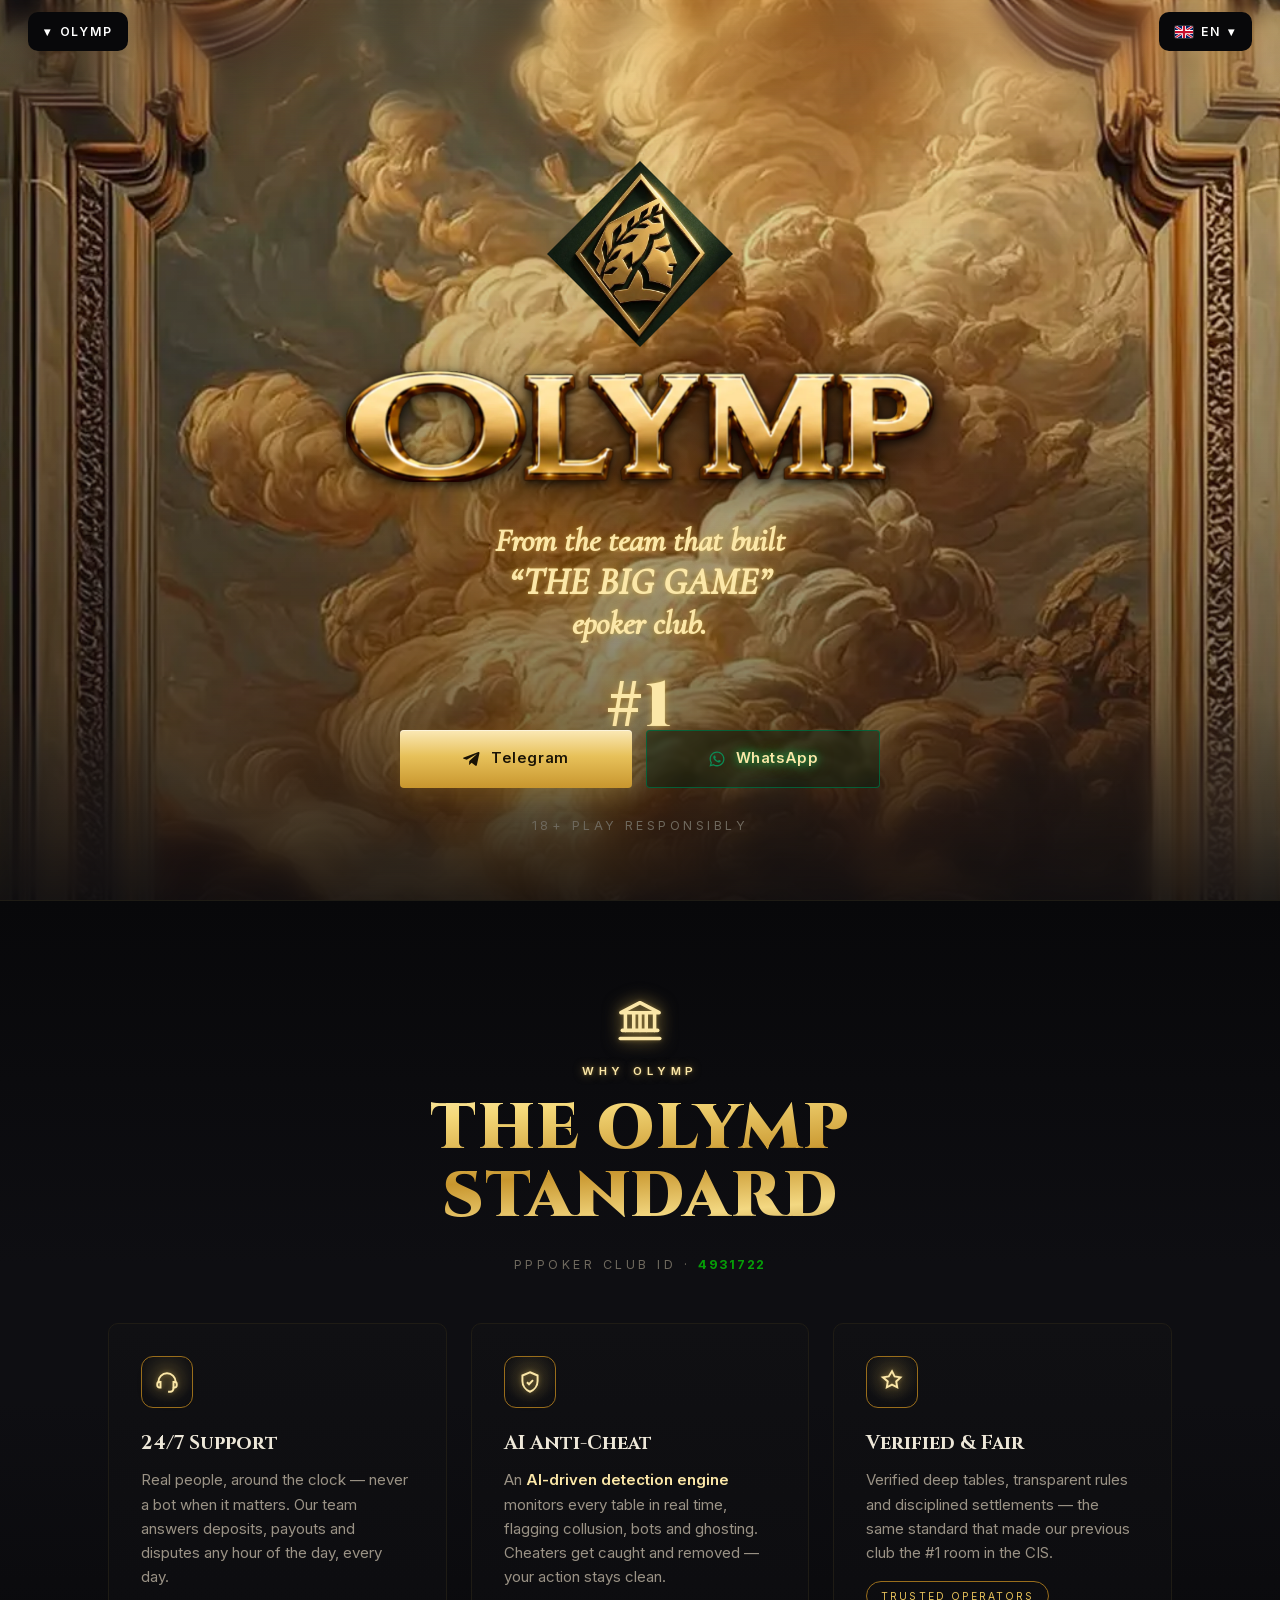
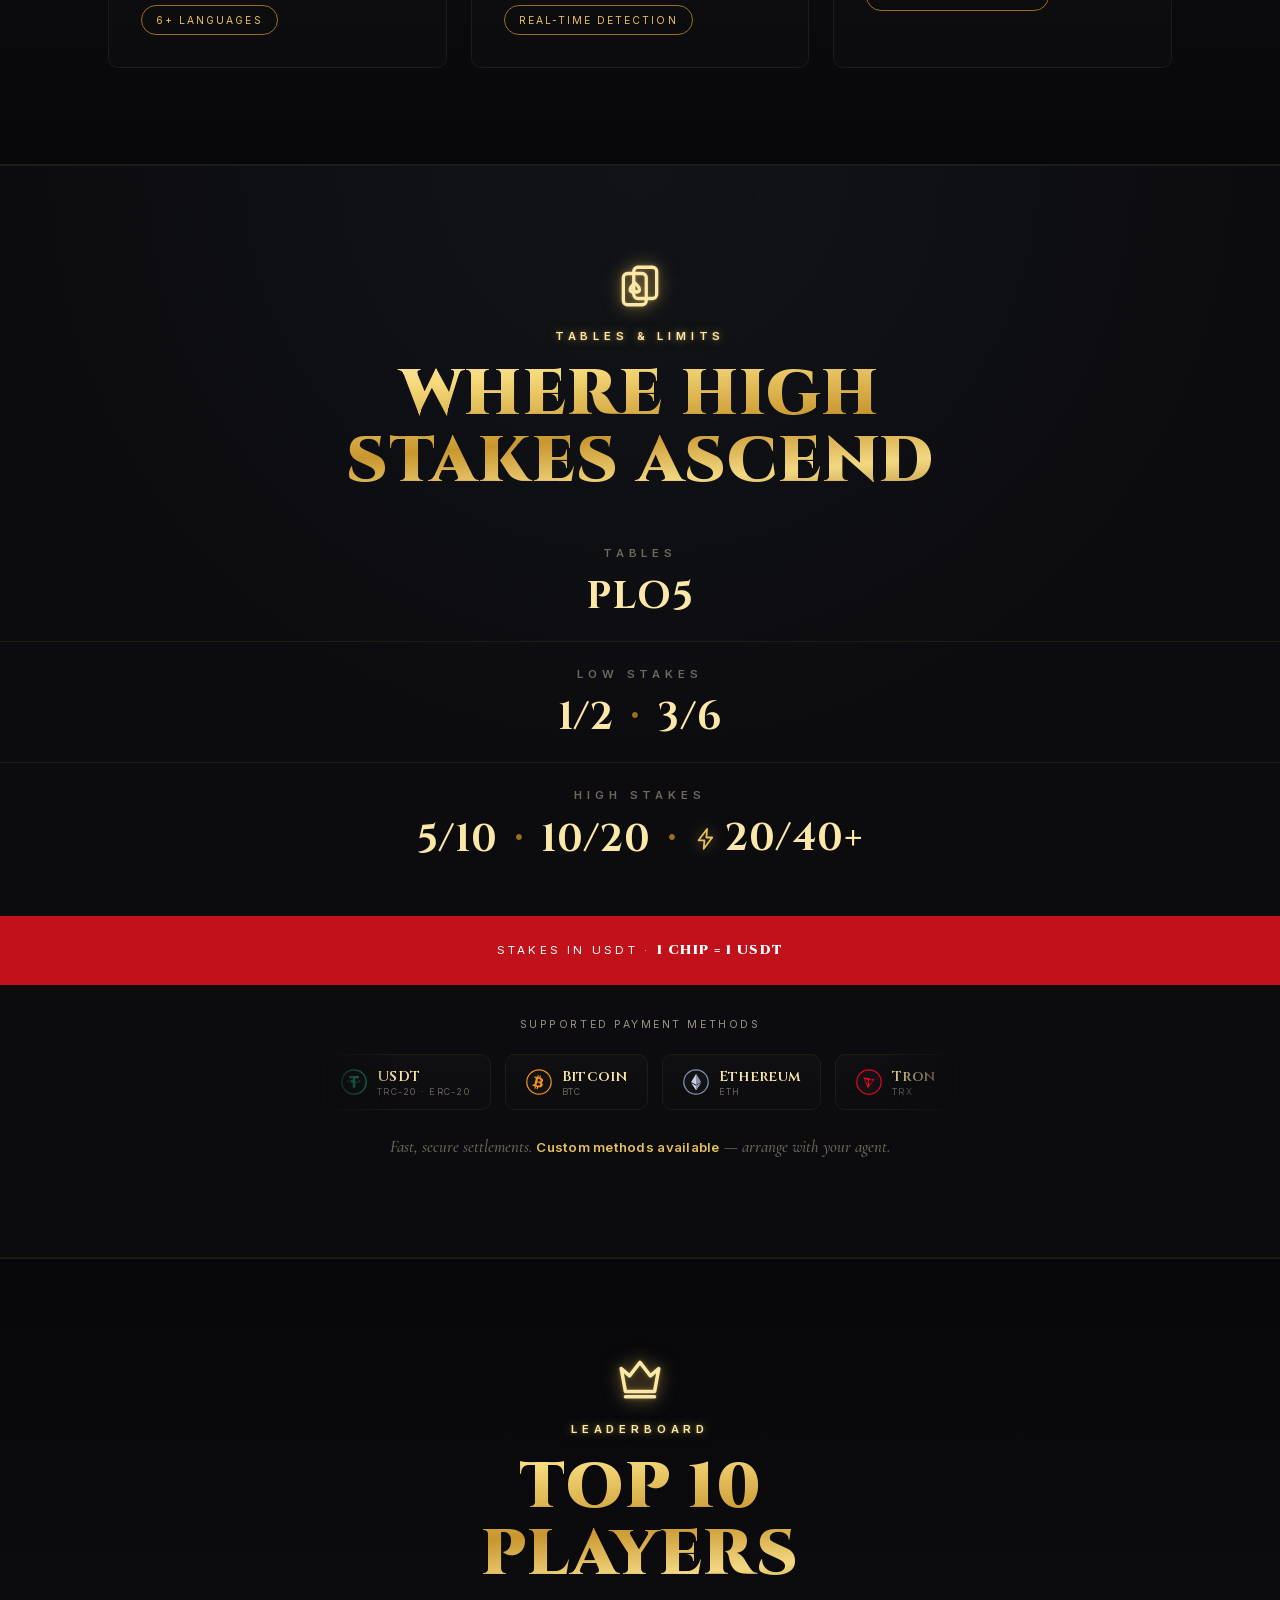
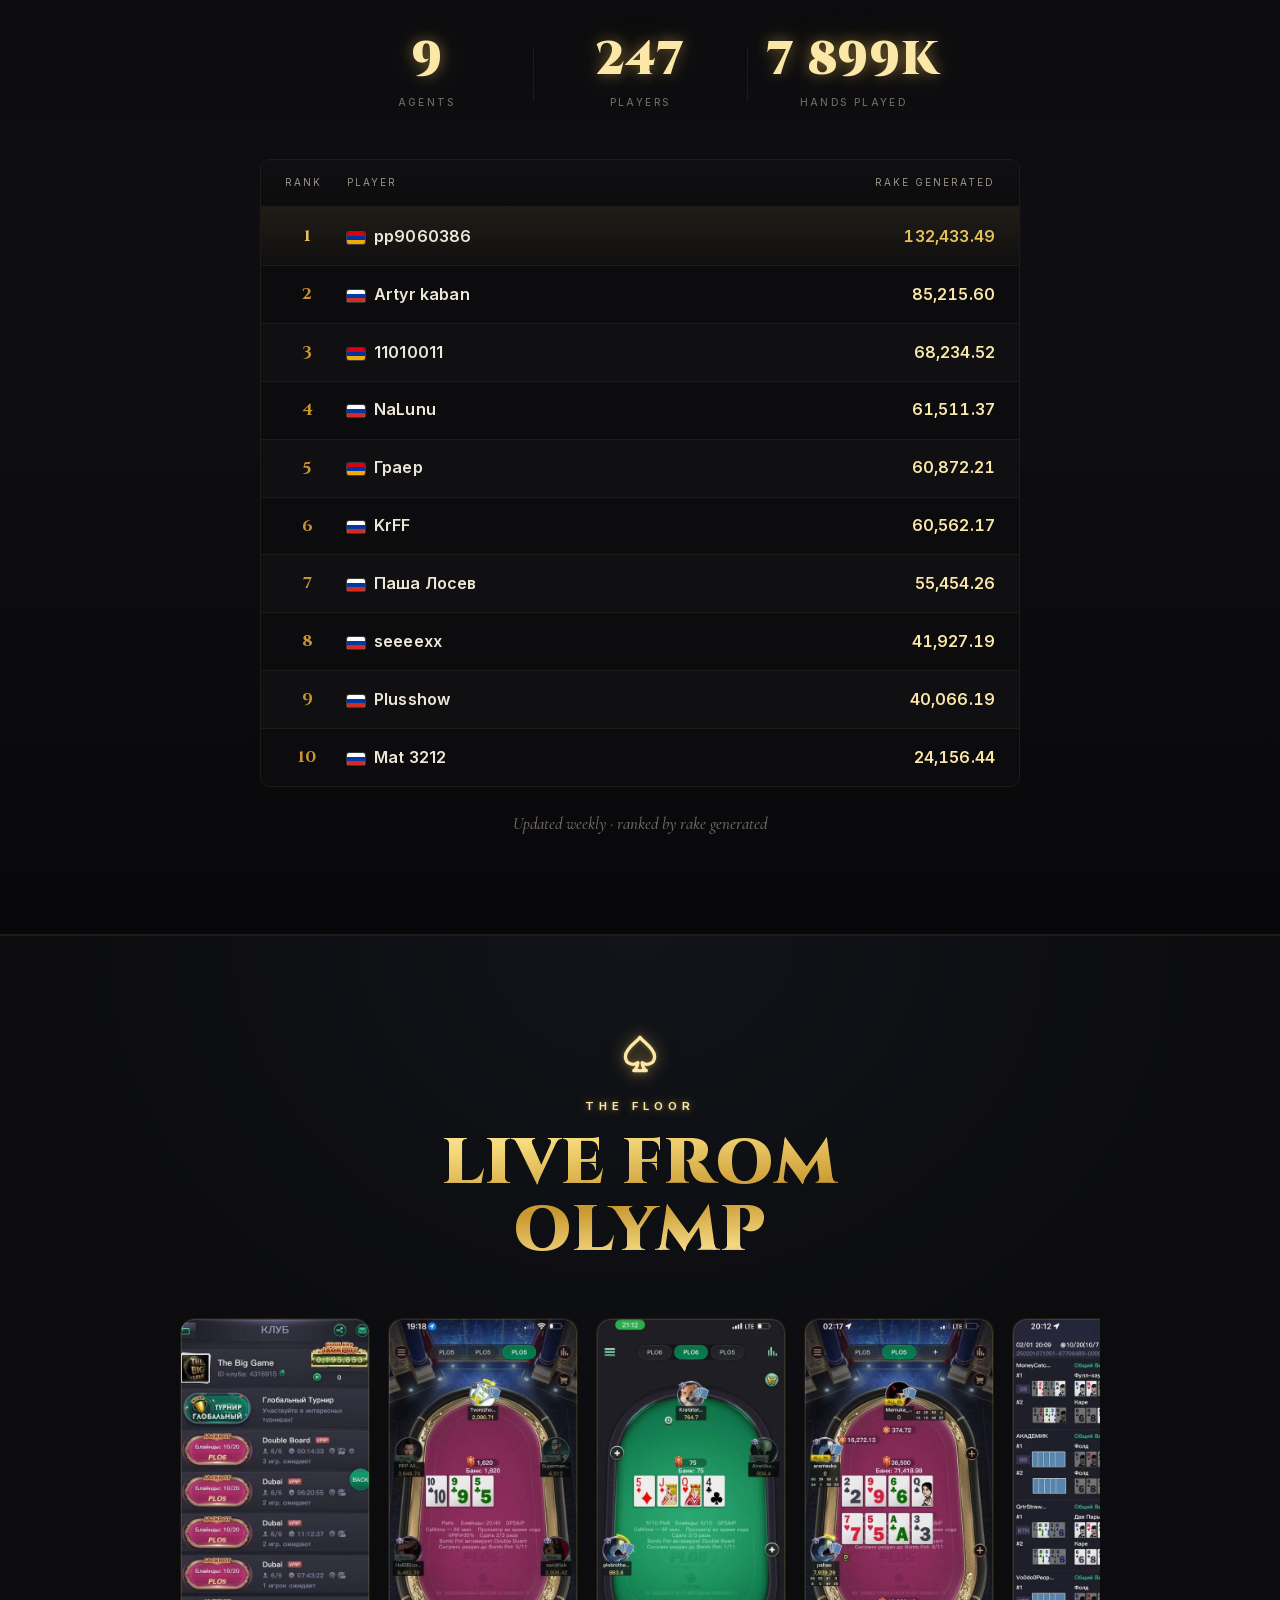
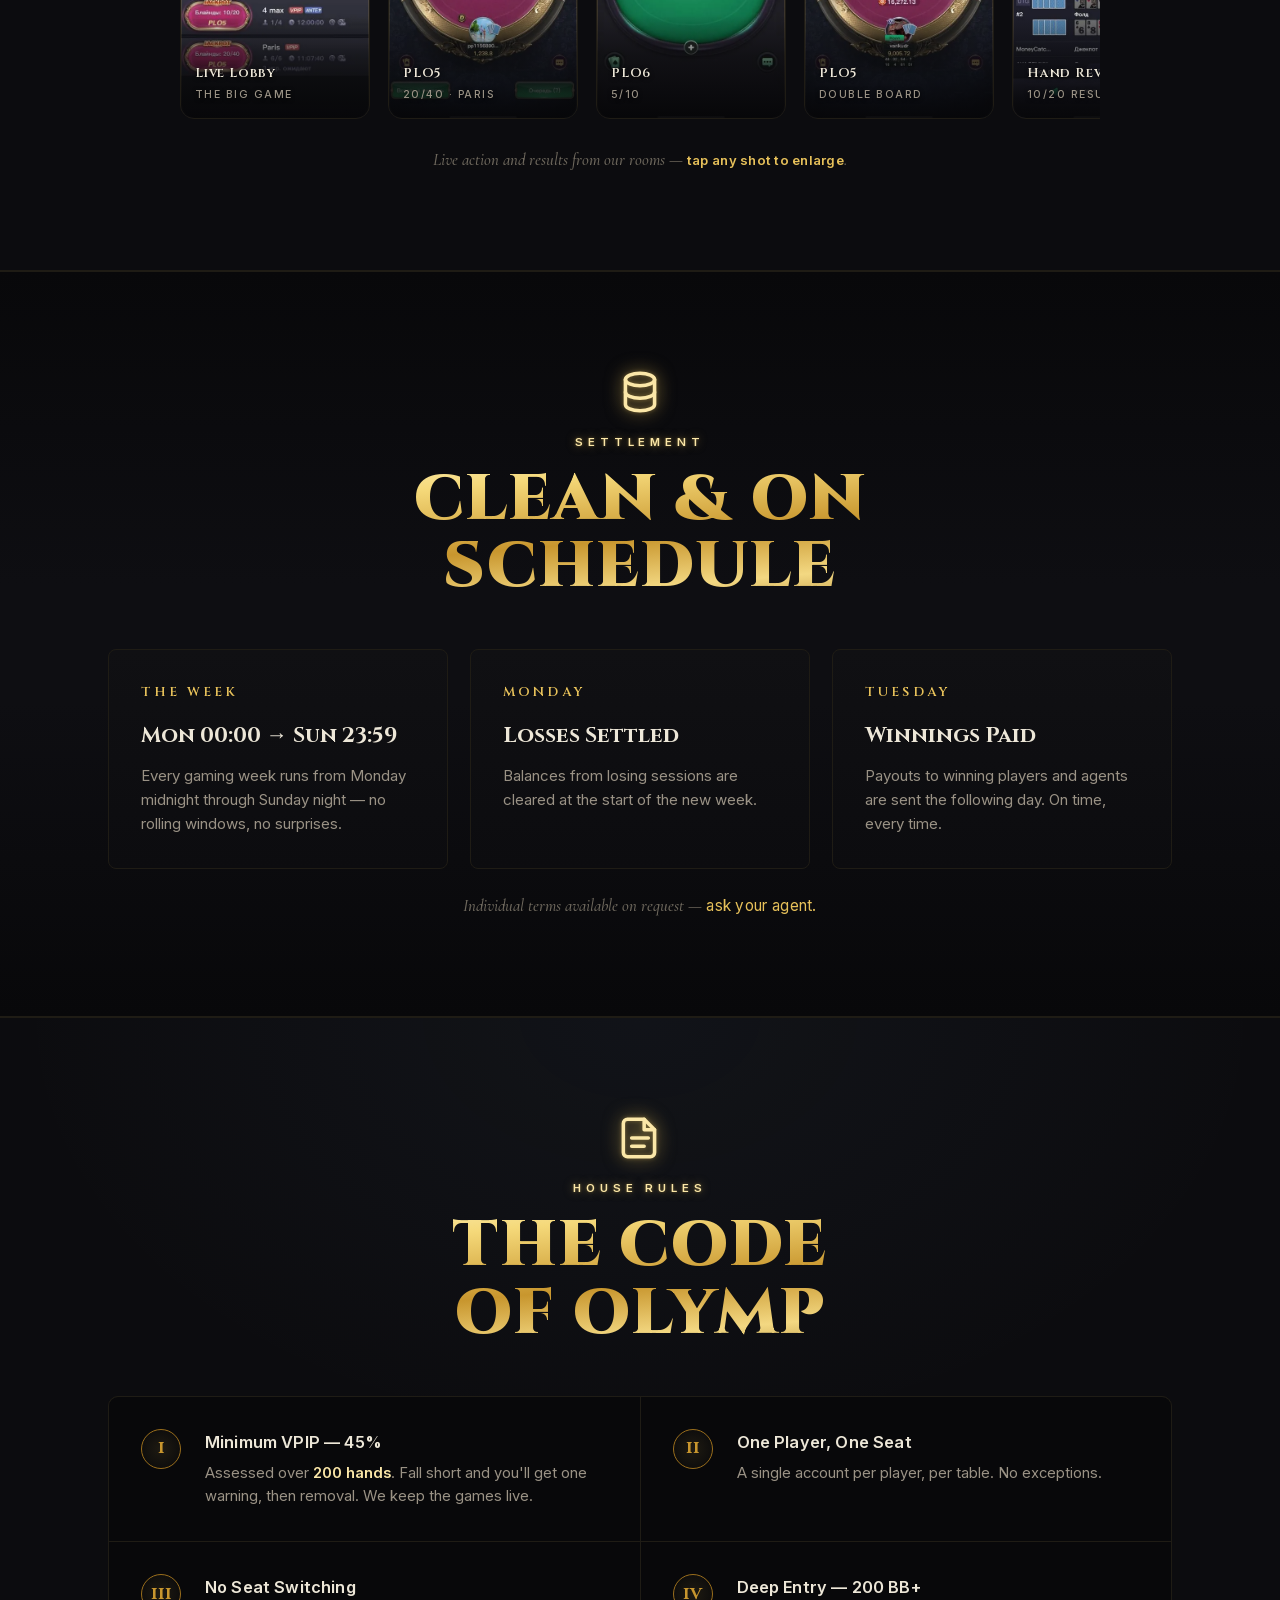
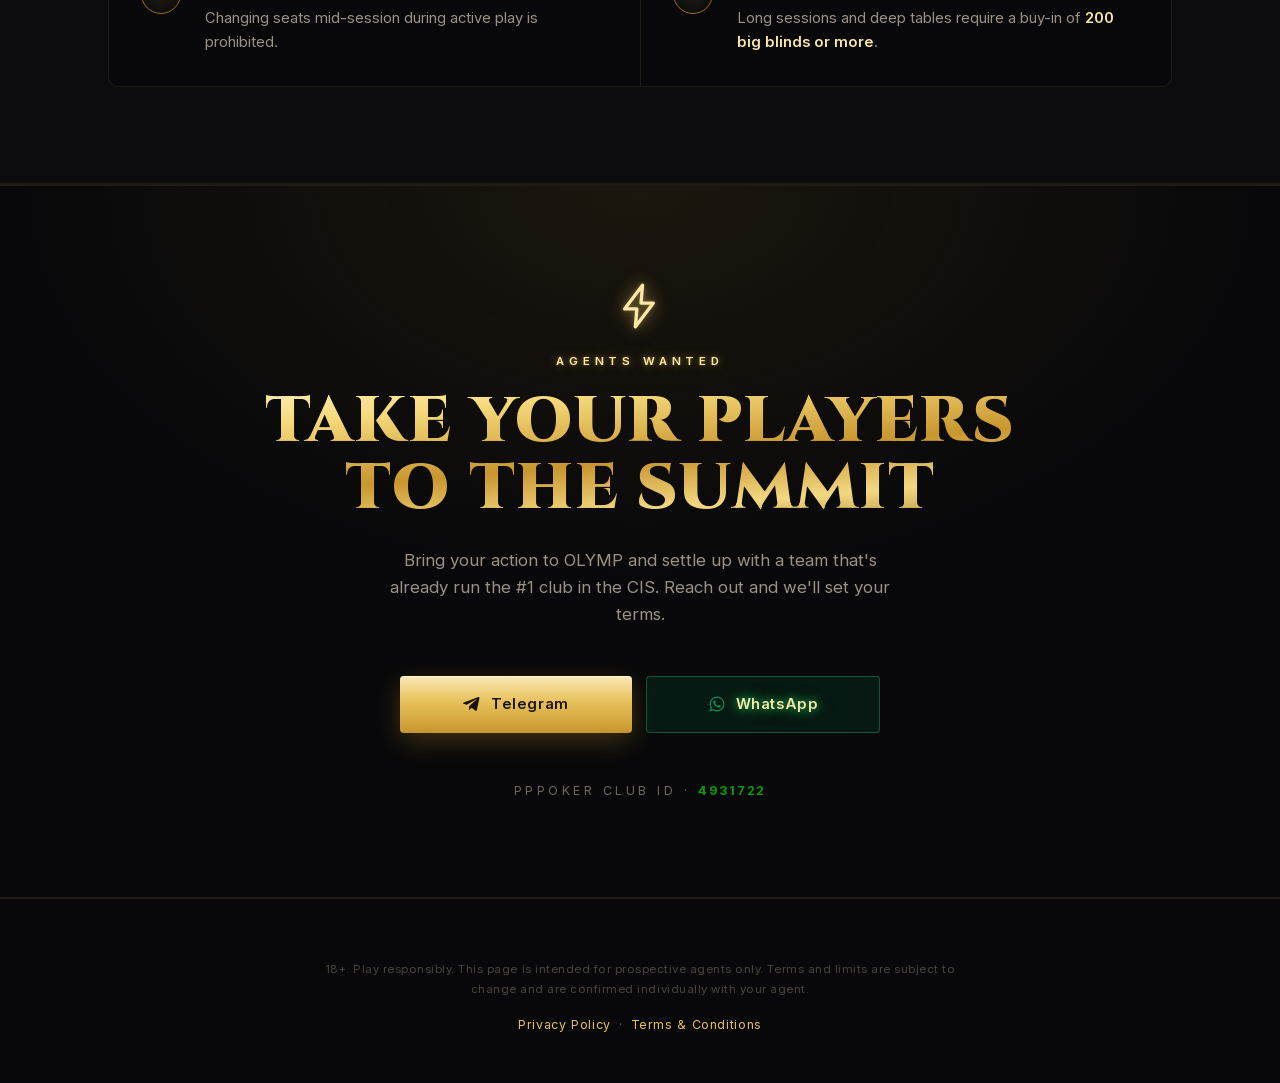
==== commit 8f8ccbba: "Self-host fonts (remove Google CDN); add Privacy/Terms placeholder pages + footer links (EN/RU)" ====
--- a/index.html
+++ b/index.html
@@ -4,9 +4,7 @@
 <meta charset="UTF-8">
 <meta name="viewport" content="width=device-width, initial-scale=1.0, viewport-fit=cover">
 <title>THE OLYMP — Elite PLO Club · PPPoker</title>
-<link rel="preconnect" href="https://fonts.googleapis.com">
-<link rel="preconnect" href="https://fonts.gstatic.com" crossorigin>
-<link href="https://fonts.googleapis.com/css2?family=Anton&family=Cinzel:wght@500;600;700;900&family=Cormorant+Garamond:ital,wght@0,400;0,500;1,500&family=Inter:wght@400;500;600;700;800;900&display=swap" rel="stylesheet">
+<link rel="stylesheet" href="assets/fonts/fonts.css">
 <link rel="preload" as="image" href="assets/img2.webp" fetchpriority="high">
 <style>
   :root{
@@ -1497,6 +1495,8 @@
 <footer>
 
   <div class="disc">18+. Play responsibly. This page is intended for prospective agents only. Terms and limits are subject to change and are confirmed individually with your agent.</div>
+
+  <nav class="foot-links" style="margin-top:16px;font-size:.78rem;letter-spacing:.05em"><a href="privacy.html" style="color:var(--gold-2);text-decoration:none">Privacy Policy</a><span style="color:var(--muted-2);margin:0 8px">&middot;</span><a href="terms.html" style="color:var(--gold-2);text-decoration:none">Terms &amp; Conditions</a></nav>
 </footer>
 
 
--- a/assets/fonts/fonts.css
+++ b/assets/fonts/fonts.css
@@ -0,0 +1,40 @@
+@font-face{font-family:'Anton';font-style:normal;font-weight:400;font-display:swap;src:url('Anton-400-normal-latin-ext.woff2') format('woff2');unicode-range:U+0100-02BA, U+02BD-02C5, U+02C7-02CC, U+02CE-02D7, U+02DD-02FF, U+0304, U+0308, U+0329, U+1D00-1DBF, U+1E00-1E9F, U+1EF2-1EFF, U+2020, U+20A0-20AB, U+20AD-20C0, U+2113, U+2C60-2C7F, U+A720-A7FF;}
+@font-face{font-family:'Anton';font-style:normal;font-weight:400;font-display:swap;src:url('Anton-400-normal-latin.woff2') format('woff2');unicode-range:U+0000-00FF, U+0131, U+0152-0153, U+02BB-02BC, U+02C6, U+02DA, U+02DC, U+0304, U+0308, U+0329, U+2000-206F, U+20AC, U+2122, U+2191, U+2193, U+2212, U+2215, U+FEFF, U+FFFD;}
+@font-face{font-family:'Cinzel';font-style:normal;font-weight:500;font-display:swap;src:url('Cinzel-500-normal-latin-ext.woff2') format('woff2');unicode-range:U+0100-02BA, U+02BD-02C5, U+02C7-02CC, U+02CE-02D7, U+02DD-02FF, U+0304, U+0308, U+0329, U+1D00-1DBF, U+1E00-1E9F, U+1EF2-1EFF, U+2020, U+20A0-20AB, U+20AD-20C0, U+2113, U+2C60-2C7F, U+A720-A7FF;}
+@font-face{font-family:'Cinzel';font-style:normal;font-weight:500;font-display:swap;src:url('Cinzel-500-normal-latin.woff2') format('woff2');unicode-range:U+0000-00FF, U+0131, U+0152-0153, U+02BB-02BC, U+02C6, U+02DA, U+02DC, U+0304, U+0308, U+0329, U+2000-206F, U+20AC, U+2122, U+2191, U+2193, U+2212, U+2215, U+FEFF, U+FFFD;}
+@font-face{font-family:'Cinzel';font-style:normal;font-weight:600;font-display:swap;src:url('Cinzel-600-normal-latin-ext.woff2') format('woff2');unicode-range:U+0100-02BA, U+02BD-02C5, U+02C7-02CC, U+02CE-02D7, U+02DD-02FF, U+0304, U+0308, U+0329, U+1D00-1DBF, U+1E00-1E9F, U+1EF2-1EFF, U+2020, U+20A0-20AB, U+20AD-20C0, U+2113, U+2C60-2C7F, U+A720-A7FF;}
+@font-face{font-family:'Cinzel';font-style:normal;font-weight:600;font-display:swap;src:url('Cinzel-600-normal-latin.woff2') format('woff2');unicode-range:U+0000-00FF, U+0131, U+0152-0153, U+02BB-02BC, U+02C6, U+02DA, U+02DC, U+0304, U+0308, U+0329, U+2000-206F, U+20AC, U+2122, U+2191, U+2193, U+2212, U+2215, U+FEFF, U+FFFD;}
+@font-face{font-family:'Cinzel';font-style:normal;font-weight:700;font-display:swap;src:url('Cinzel-700-normal-latin-ext.woff2') format('woff2');unicode-range:U+0100-02BA, U+02BD-02C5, U+02C7-02CC, U+02CE-02D7, U+02DD-02FF, U+0304, U+0308, U+0329, U+1D00-1DBF, U+1E00-1E9F, U+1EF2-1EFF, U+2020, U+20A0-20AB, U+20AD-20C0, U+2113, U+2C60-2C7F, U+A720-A7FF;}
+@font-face{font-family:'Cinzel';font-style:normal;font-weight:700;font-display:swap;src:url('Cinzel-700-normal-latin.woff2') format('woff2');unicode-range:U+0000-00FF, U+0131, U+0152-0153, U+02BB-02BC, U+02C6, U+02DA, U+02DC, U+0304, U+0308, U+0329, U+2000-206F, U+20AC, U+2122, U+2191, U+2193, U+2212, U+2215, U+FEFF, U+FFFD;}
+@font-face{font-family:'Cinzel';font-style:normal;font-weight:900;font-display:swap;src:url('Cinzel-900-normal-latin-ext.woff2') format('woff2');unicode-range:U+0100-02BA, U+02BD-02C5, U+02C7-02CC, U+02CE-02D7, U+02DD-02FF, U+0304, U+0308, U+0329, U+1D00-1DBF, U+1E00-1E9F, U+1EF2-1EFF, U+2020, U+20A0-20AB, U+20AD-20C0, U+2113, U+2C60-2C7F, U+A720-A7FF;}
+@font-face{font-family:'Cinzel';font-style:normal;font-weight:900;font-display:swap;src:url('Cinzel-900-normal-latin.woff2') format('woff2');unicode-range:U+0000-00FF, U+0131, U+0152-0153, U+02BB-02BC, U+02C6, U+02DA, U+02DC, U+0304, U+0308, U+0329, U+2000-206F, U+20AC, U+2122, U+2191, U+2193, U+2212, U+2215, U+FEFF, U+FFFD;}
+@font-face{font-family:'Cormorant Garamond';font-style:italic;font-weight:500;font-display:swap;src:url('CormorantGaramond-500-italic-cyrillic.woff2') format('woff2');unicode-range:U+0301, U+0400-045F, U+0490-0491, U+04B0-04B1, U+2116;}
+@font-face{font-family:'Cormorant Garamond';font-style:italic;font-weight:500;font-display:swap;src:url('CormorantGaramond-500-italic-latin-ext.woff2') format('woff2');unicode-range:U+0100-02BA, U+02BD-02C5, U+02C7-02CC, U+02CE-02D7, U+02DD-02FF, U+0304, U+0308, U+0329, U+1D00-1DBF, U+1E00-1E9F, U+1EF2-1EFF, U+2020, U+20A0-20AB, U+20AD-20C0, U+2113, U+2C60-2C7F, U+A720-A7FF;}
+@font-face{font-family:'Cormorant Garamond';font-style:italic;font-weight:500;font-display:swap;src:url('CormorantGaramond-500-italic-latin.woff2') format('woff2');unicode-range:U+0000-00FF, U+0131, U+0152-0153, U+02BB-02BC, U+02C6, U+02DA, U+02DC, U+0304, U+0308, U+0329, U+2000-206F, U+20AC, U+2122, U+2191, U+2193, U+2212, U+2215, U+FEFF, U+FFFD;}
+@font-face{font-family:'Cormorant Garamond';font-style:normal;font-weight:400;font-display:swap;src:url('CormorantGaramond-400-normal-cyrillic.woff2') format('woff2');unicode-range:U+0301, U+0400-045F, U+0490-0491, U+04B0-04B1, U+2116;}
+@font-face{font-family:'Cormorant Garamond';font-style:normal;font-weight:400;font-display:swap;src:url('CormorantGaramond-400-normal-latin-ext.woff2') format('woff2');unicode-range:U+0100-02BA, U+02BD-02C5, U+02C7-02CC, U+02CE-02D7, U+02DD-02FF, U+0304, U+0308, U+0329, U+1D00-1DBF, U+1E00-1E9F, U+1EF2-1EFF, U+2020, U+20A0-20AB, U+20AD-20C0, U+2113, U+2C60-2C7F, U+A720-A7FF;}
+@font-face{font-family:'Cormorant Garamond';font-style:normal;font-weight:400;font-display:swap;src:url('CormorantGaramond-400-normal-latin.woff2') format('woff2');unicode-range:U+0000-00FF, U+0131, U+0152-0153, U+02BB-02BC, U+02C6, U+02DA, U+02DC, U+0304, U+0308, U+0329, U+2000-206F, U+20AC, U+2122, U+2191, U+2193, U+2212, U+2215, U+FEFF, U+FFFD;}
+@font-face{font-family:'Cormorant Garamond';font-style:normal;font-weight:500;font-display:swap;src:url('CormorantGaramond-500-normal-cyrillic.woff2') format('woff2');unicode-range:U+0301, U+0400-045F, U+0490-0491, U+04B0-04B1, U+2116;}
+@font-face{font-family:'Cormorant Garamond';font-style:normal;font-weight:500;font-display:swap;src:url('CormorantGaramond-500-normal-latin-ext.woff2') format('woff2');unicode-range:U+0100-02BA, U+02BD-02C5, U+02C7-02CC, U+02CE-02D7, U+02DD-02FF, U+0304, U+0308, U+0329, U+1D00-1DBF, U+1E00-1E9F, U+1EF2-1EFF, U+2020, U+20A0-20AB, U+20AD-20C0, U+2113, U+2C60-2C7F, U+A720-A7FF;}
+@font-face{font-family:'Cormorant Garamond';font-style:normal;font-weight:500;font-display:swap;src:url('CormorantGaramond-500-normal-latin.woff2') format('woff2');unicode-range:U+0000-00FF, U+0131, U+0152-0153, U+02BB-02BC, U+02C6, U+02DA, U+02DC, U+0304, U+0308, U+0329, U+2000-206F, U+20AC, U+2122, U+2191, U+2193, U+2212, U+2215, U+FEFF, U+FFFD;}
+@font-face{font-family:'Inter';font-style:normal;font-weight:400;font-display:swap;src:url('Inter-400-normal-cyrillic.woff2') format('woff2');unicode-range:U+0301, U+0400-045F, U+0490-0491, U+04B0-04B1, U+2116;}
+@font-face{font-family:'Inter';font-style:normal;font-weight:400;font-display:swap;src:url('Inter-400-normal-latin-ext.woff2') format('woff2');unicode-range:U+0100-02BA, U+02BD-02C5, U+02C7-02CC, U+02CE-02D7, U+02DD-02FF, U+0304, U+0308, U+0329, U+1D00-1DBF, U+1E00-1E9F, U+1EF2-1EFF, U+2020, U+20A0-20AB, U+20AD-20C0, U+2113, U+2C60-2C7F, U+A720-A7FF;}
+@font-face{font-family:'Inter';font-style:normal;font-weight:400;font-display:swap;src:url('Inter-400-normal-latin.woff2') format('woff2');unicode-range:U+0000-00FF, U+0131, U+0152-0153, U+02BB-02BC, U+02C6, U+02DA, U+02DC, U+0304, U+0308, U+0329, U+2000-206F, U+20AC, U+2122, U+2191, U+2193, U+2212, U+2215, U+FEFF, U+FFFD;}
+@font-face{font-family:'Inter';font-style:normal;font-weight:500;font-display:swap;src:url('Inter-500-normal-cyrillic.woff2') format('woff2');unicode-range:U+0301, U+0400-045F, U+0490-0491, U+04B0-04B1, U+2116;}
+@font-face{font-family:'Inter';font-style:normal;font-weight:500;font-display:swap;src:url('Inter-500-normal-latin-ext.woff2') format('woff2');unicode-range:U+0100-02BA, U+02BD-02C5, U+02C7-02CC, U+02CE-02D7, U+02DD-02FF, U+0304, U+0308, U+0329, U+1D00-1DBF, U+1E00-1E9F, U+1EF2-1EFF, U+2020, U+20A0-20AB, U+20AD-20C0, U+2113, U+2C60-2C7F, U+A720-A7FF;}
+@font-face{font-family:'Inter';font-style:normal;font-weight:500;font-display:swap;src:url('Inter-500-normal-latin.woff2') format('woff2');unicode-range:U+0000-00FF, U+0131, U+0152-0153, U+02BB-02BC, U+02C6, U+02DA, U+02DC, U+0304, U+0308, U+0329, U+2000-206F, U+20AC, U+2122, U+2191, U+2193, U+2212, U+2215, U+FEFF, U+FFFD;}
+@font-face{font-family:'Inter';font-style:normal;font-weight:600;font-display:swap;src:url('Inter-600-normal-cyrillic.woff2') format('woff2');unicode-range:U+0301, U+0400-045F, U+0490-0491, U+04B0-04B1, U+2116;}
+@font-face{font-family:'Inter';font-style:normal;font-weight:600;font-display:swap;src:url('Inter-600-normal-latin-ext.woff2') format('woff2');unicode-range:U+0100-02BA, U+02BD-02C5, U+02C7-02CC, U+02CE-02D7, U+02DD-02FF, U+0304, U+0308, U+0329, U+1D00-1DBF, U+1E00-1E9F, U+1EF2-1EFF, U+2020, U+20A0-20AB, U+20AD-20C0, U+2113, U+2C60-2C7F, U+A720-A7FF;}
+@font-face{font-family:'Inter';font-style:normal;font-weight:600;font-display:swap;src:url('Inter-600-normal-latin.woff2') format('woff2');unicode-range:U+0000-00FF, U+0131, U+0152-0153, U+02BB-02BC, U+02C6, U+02DA, U+02DC, U+0304, U+0308, U+0329, U+2000-206F, U+20AC, U+2122, U+2191, U+2193, U+2212, U+2215, U+FEFF, U+FFFD;}
+@font-face{font-family:'Inter';font-style:normal;font-weight:700;font-display:swap;src:url('Inter-700-normal-cyrillic.woff2') format('woff2');unicode-range:U+0301, U+0400-045F, U+0490-0491, U+04B0-04B1, U+2116;}
+@font-face{font-family:'Inter';font-style:normal;font-weight:700;font-display:swap;src:url('Inter-700-normal-latin-ext.woff2') format('woff2');unicode-range:U+0100-02BA, U+02BD-02C5, U+02C7-02CC, U+02CE-02D7, U+02DD-02FF, U+0304, U+0308, U+0329, U+1D00-1DBF, U+1E00-1E9F, U+1EF2-1EFF, U+2020, U+20A0-20AB, U+20AD-20C0, U+2113, U+2C60-2C7F, U+A720-A7FF;}
+@font-face{font-family:'Inter';font-style:normal;font-weight:700;font-display:swap;src:url('Inter-700-normal-latin.woff2') format('woff2');unicode-range:U+0000-00FF, U+0131, U+0152-0153, U+02BB-02BC, U+02C6, U+02DA, U+02DC, U+0304, U+0308, U+0329, U+2000-206F, U+20AC, U+2122, U+2191, U+2193, U+2212, U+2215, U+FEFF, U+FFFD;}
+@font-face{font-family:'Inter';font-style:normal;font-weight:800;font-display:swap;src:url('Inter-800-normal-cyrillic.woff2') format('woff2');unicode-range:U+0301, U+0400-045F, U+0490-0491, U+04B0-04B1, U+2116;}
+@font-face{font-family:'Inter';font-style:normal;font-weight:800;font-display:swap;src:url('Inter-800-normal-latin-ext.woff2') format('woff2');unicode-range:U+0100-02BA, U+02BD-02C5, U+02C7-02CC, U+02CE-02D7, U+02DD-02FF, U+0304, U+0308, U+0329, U+1D00-1DBF, U+1E00-1E9F, U+1EF2-1EFF, U+2020, U+20A0-20AB, U+20AD-20C0, U+2113, U+2C60-2C7F, U+A720-A7FF;}
+@font-face{font-family:'Inter';font-style:normal;font-weight:800;font-display:swap;src:url('Inter-800-normal-latin.woff2') format('woff2');unicode-range:U+0000-00FF, U+0131, U+0152-0153, U+02BB-02BC, U+02C6, U+02DA, U+02DC, U+0304, U+0308, U+0329, U+2000-206F, U+20AC, U+2122, U+2191, U+2193, U+2212, U+2215, U+FEFF, U+FFFD;}
+@font-face{font-family:'Inter';font-style:normal;font-weight:900;font-display:swap;src:url('Inter-900-normal-cyrillic.woff2') format('woff2');unicode-range:U+0301, U+0400-045F, U+0490-0491, U+04B0-04B1, U+2116;}
+@font-face{font-family:'Inter';font-style:normal;font-weight:900;font-display:swap;src:url('Inter-900-normal-latin-ext.woff2') format('woff2');unicode-range:U+0100-02BA, U+02BD-02C5, U+02C7-02CC, U+02CE-02D7, U+02DD-02FF, U+0304, U+0308, U+0329, U+1D00-1DBF, U+1E00-1E9F, U+1EF2-1EFF, U+2020, U+20A0-20AB, U+20AD-20C0, U+2113, U+2C60-2C7F, U+A720-A7FF;}
+@font-face{font-family:'Inter';font-style:normal;font-weight:900;font-display:swap;src:url('Inter-900-normal-latin.woff2') format('woff2');unicode-range:U+0000-00FF, U+0131, U+0152-0153, U+02BB-02BC, U+02C6, U+02DA, U+02DC, U+0304, U+0308, U+0329, U+2000-206F, U+20AC, U+2122, U+2191, U+2193, U+2212, U+2215, U+FEFF, U+FFFD;}
+@font-face{font-family:'Rezets';font-style:normal;font-weight:400;font-display:swap;src:url('Rezets-Regular.woff2') format('woff2')}
+@font-face{font-family:'Rezets';font-style:normal;font-weight:700;font-display:swap;src:url('Rezets-Bold.woff2') format('woff2')}
+@font-face{font-family:'Rezets';font-style:normal;font-weight:900;font-display:swap;src:url('Rezets-Black.woff2') format('woff2')}
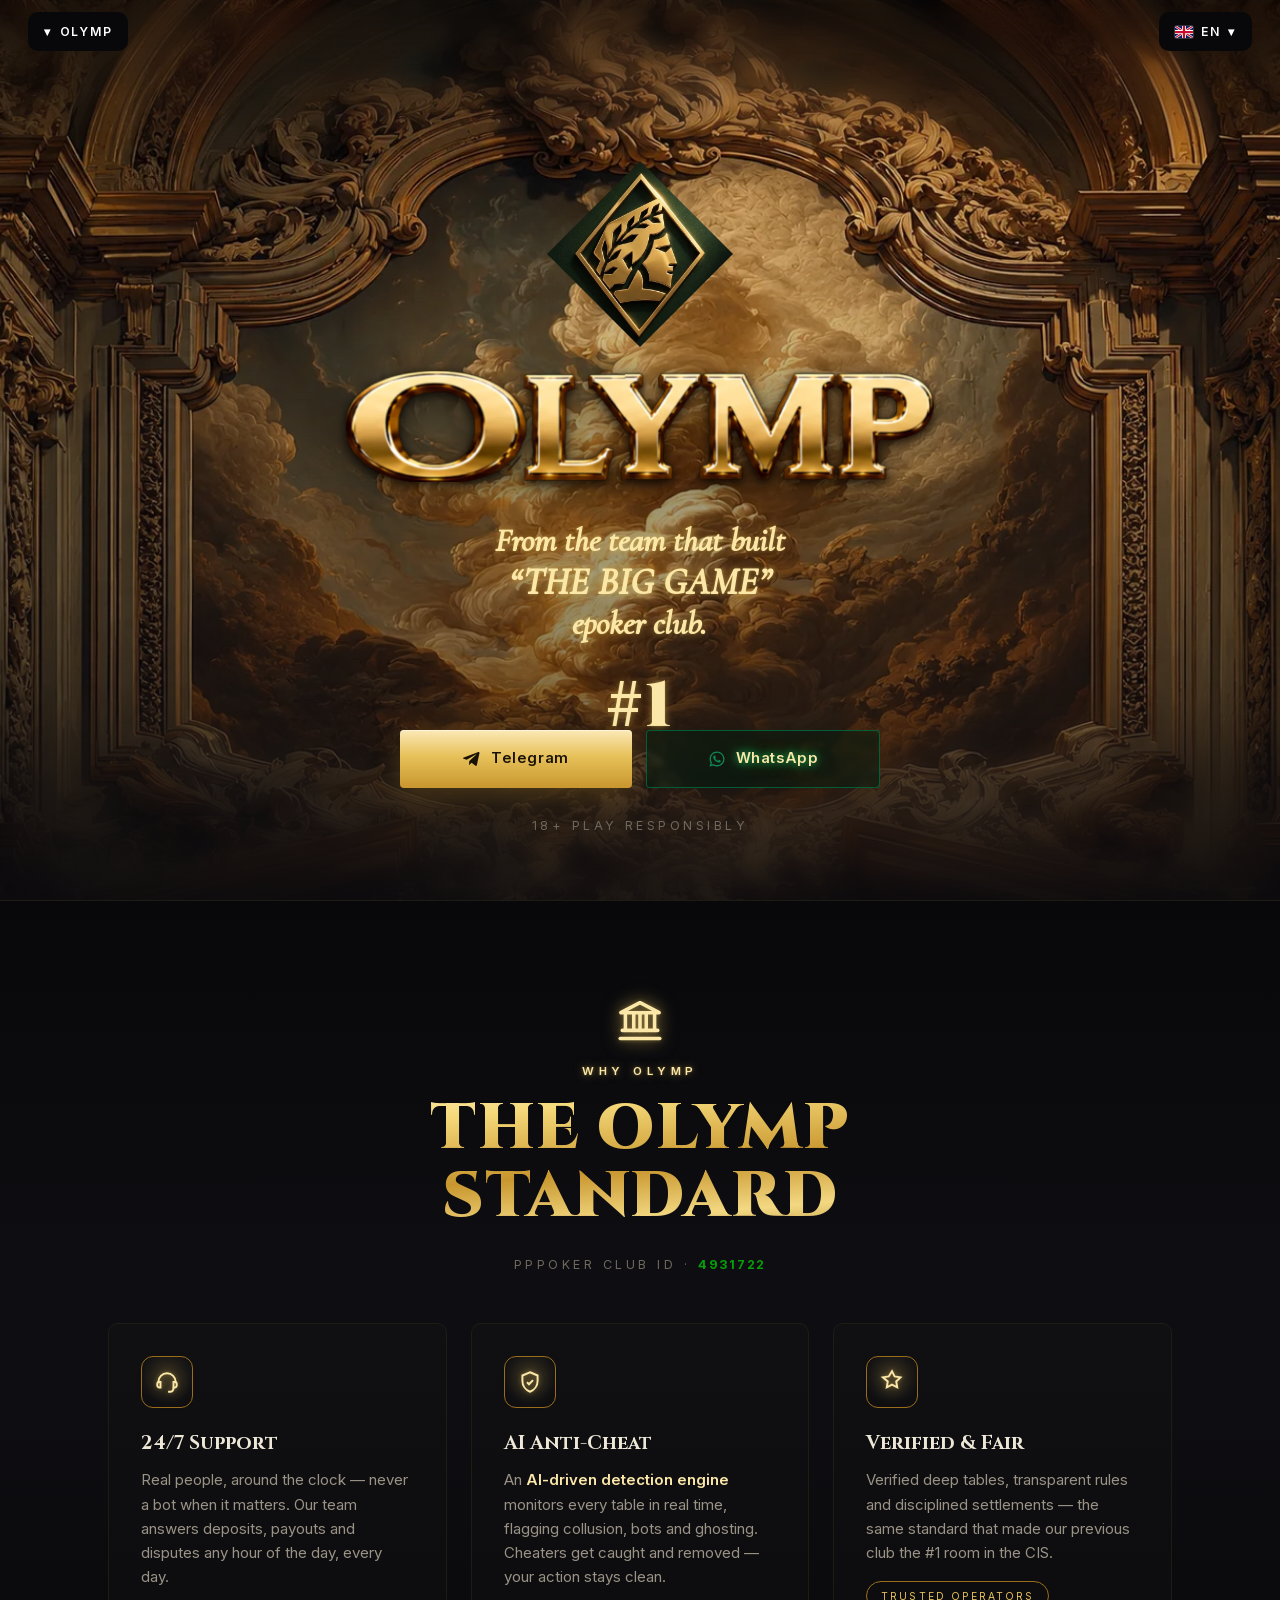
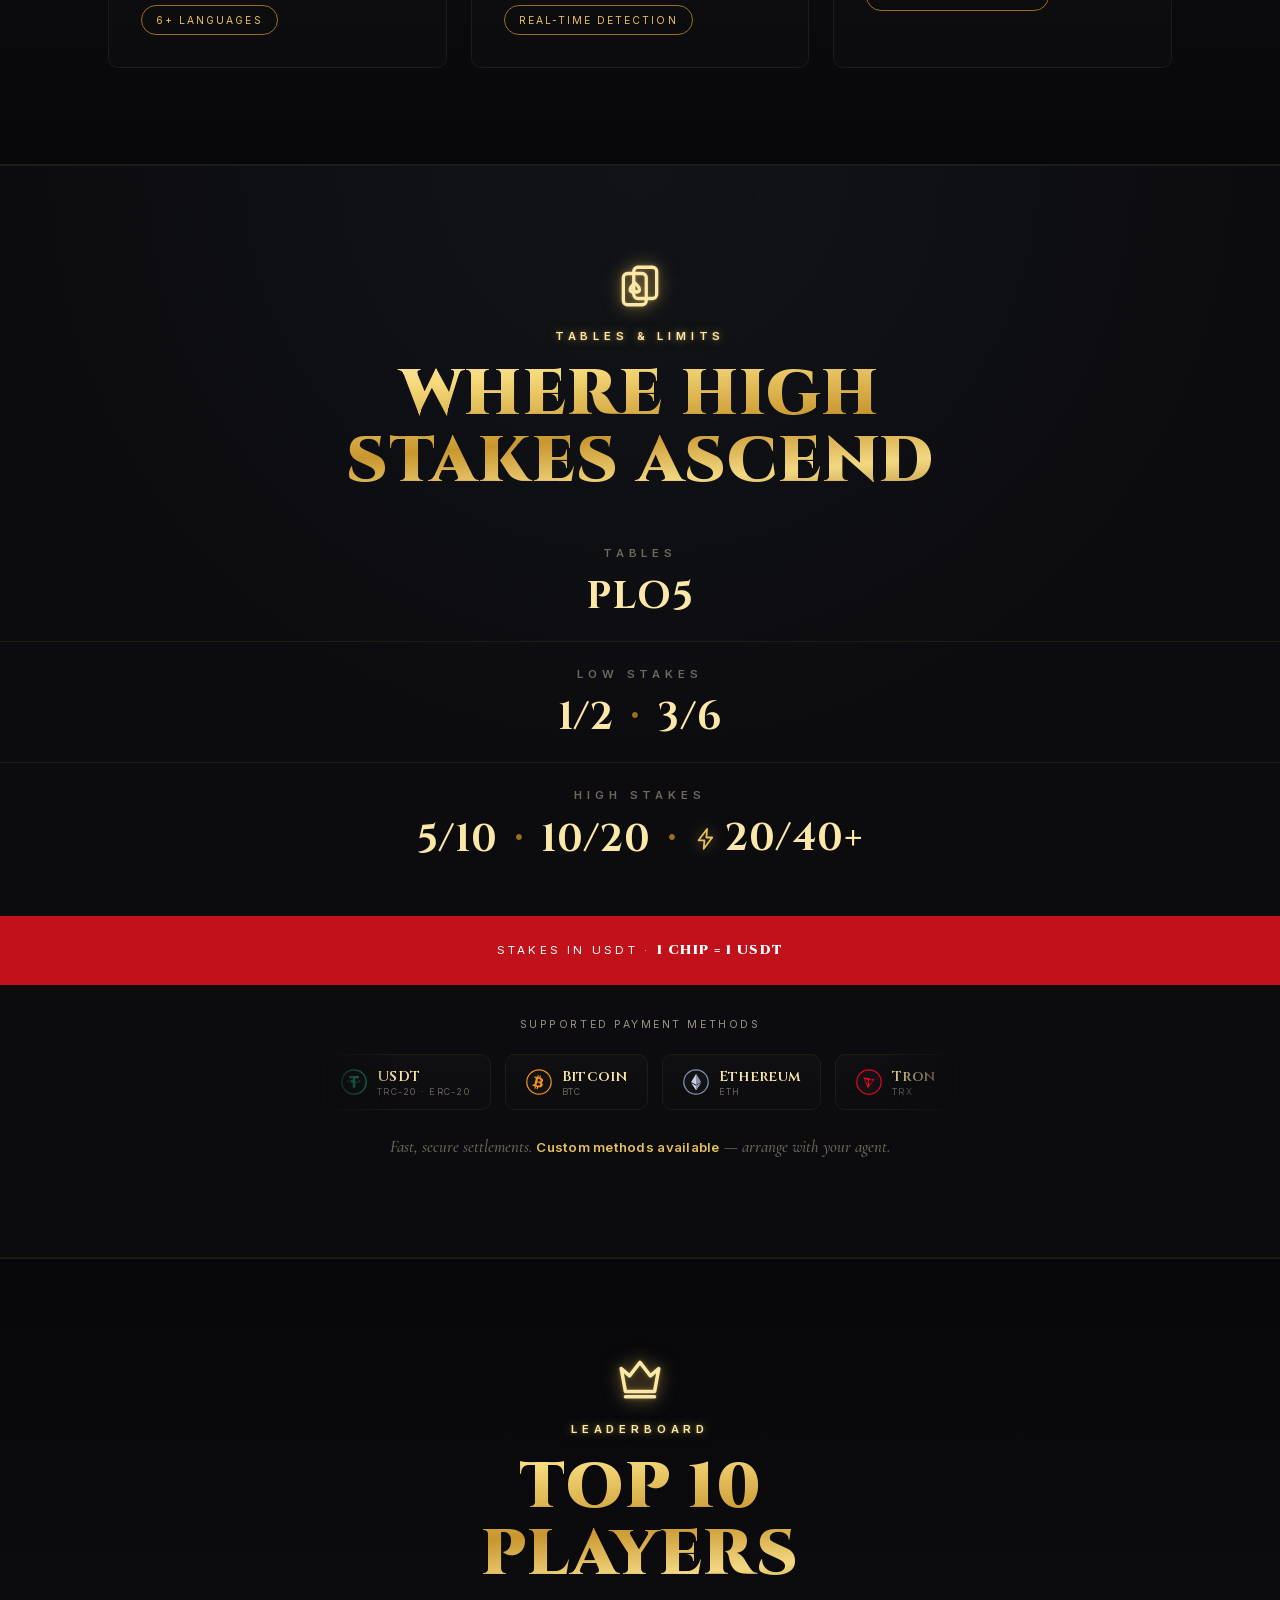
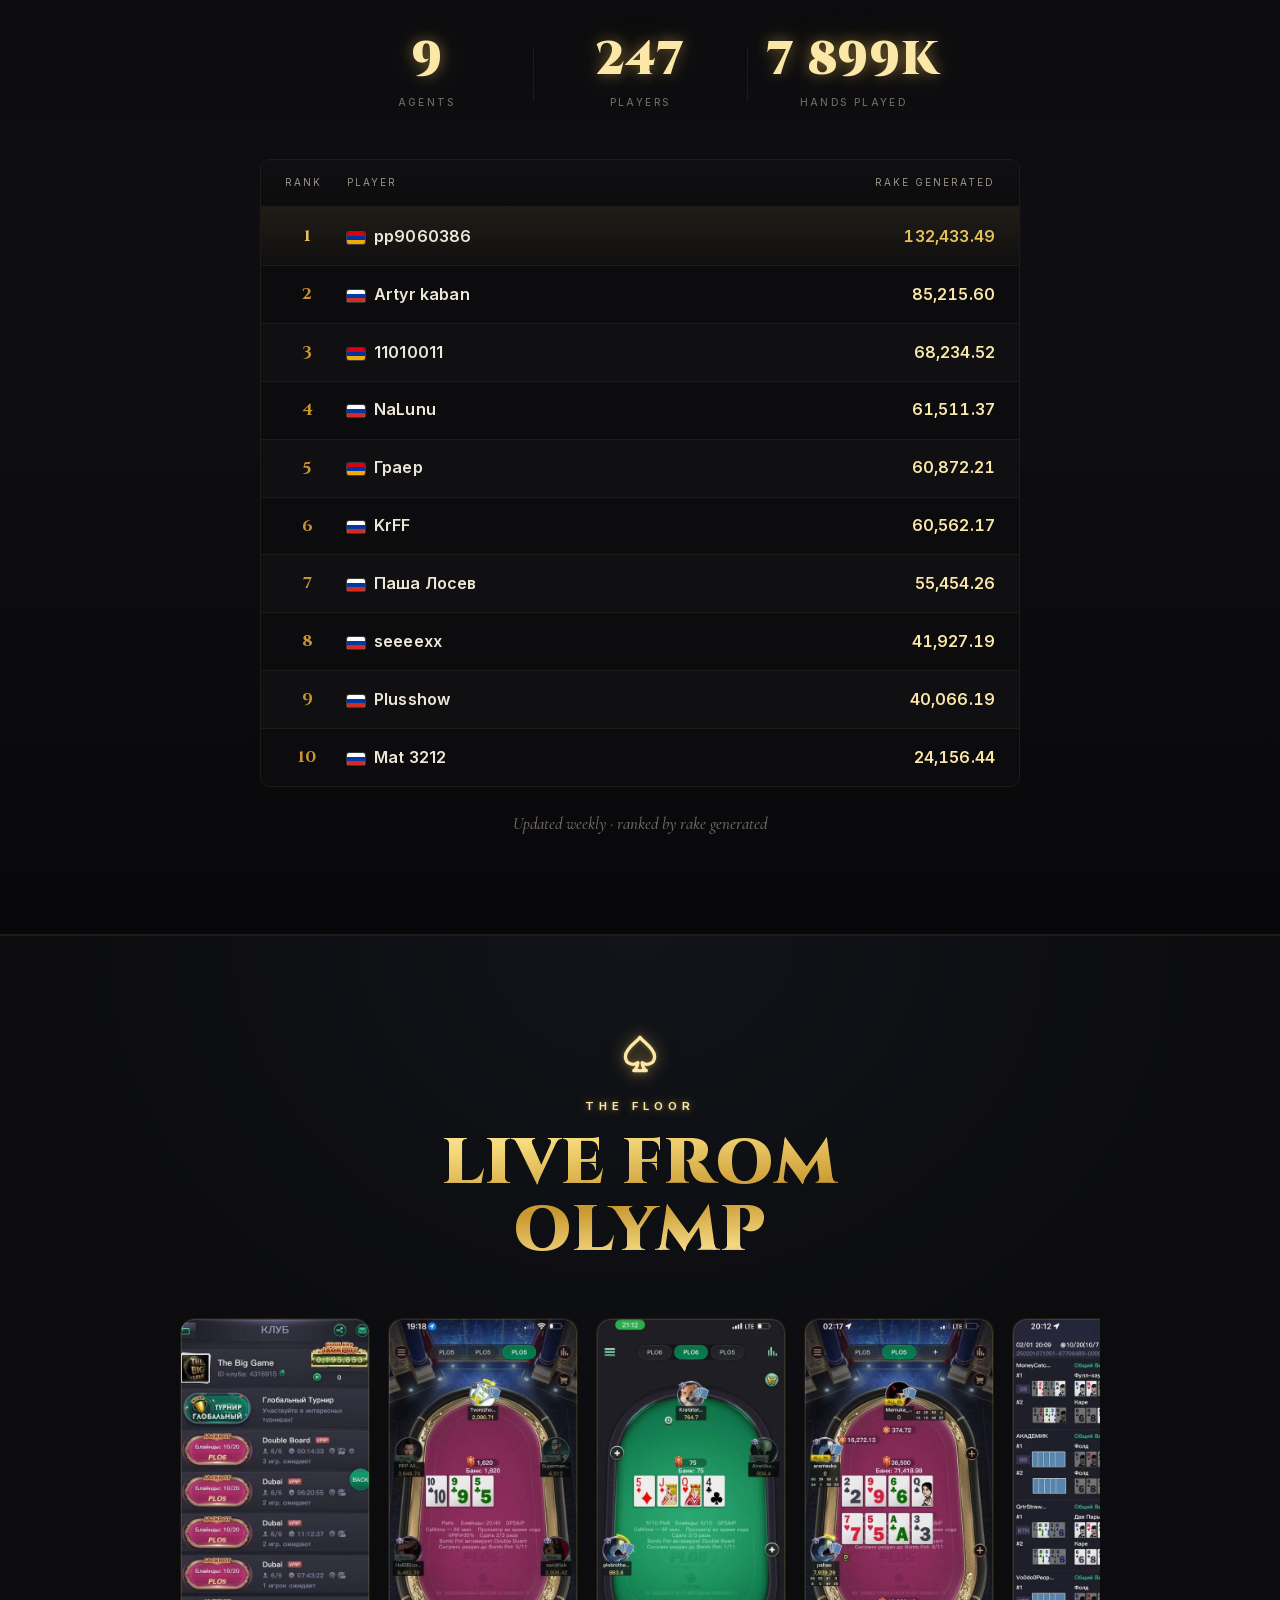
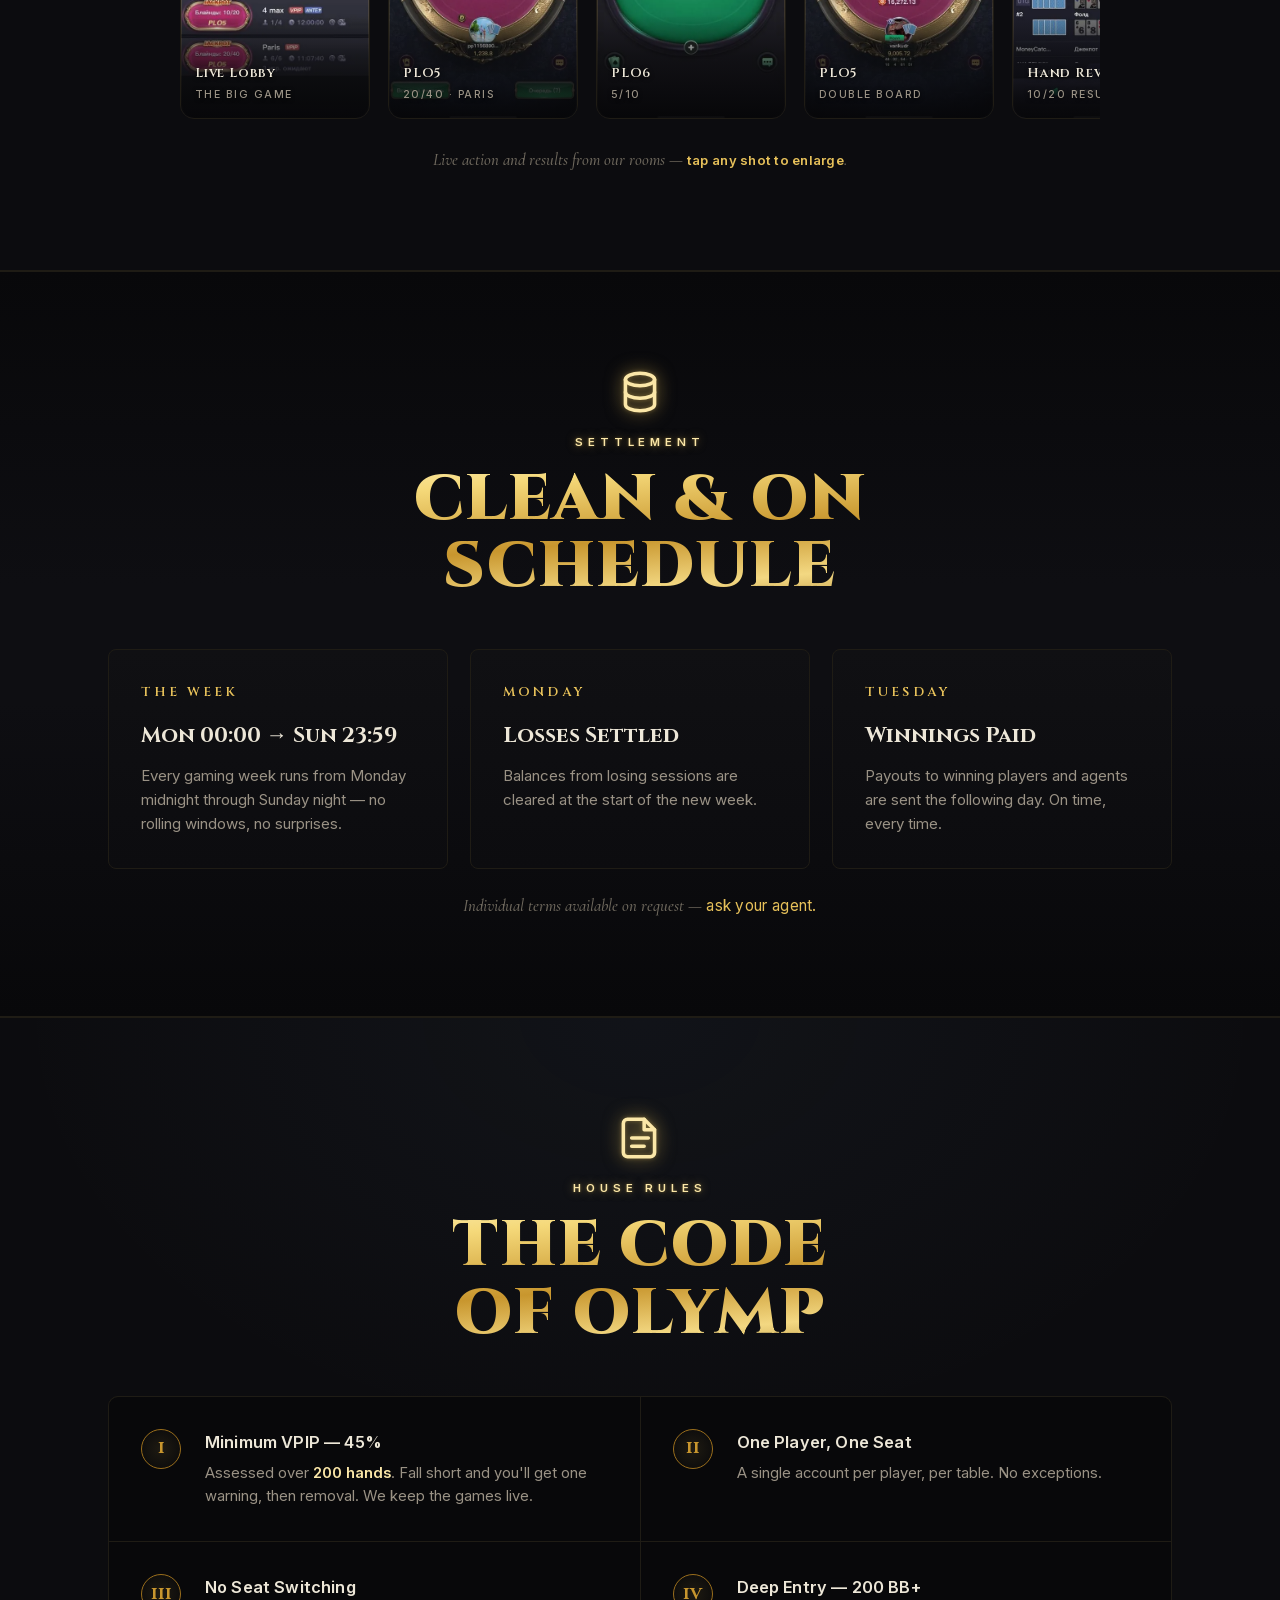
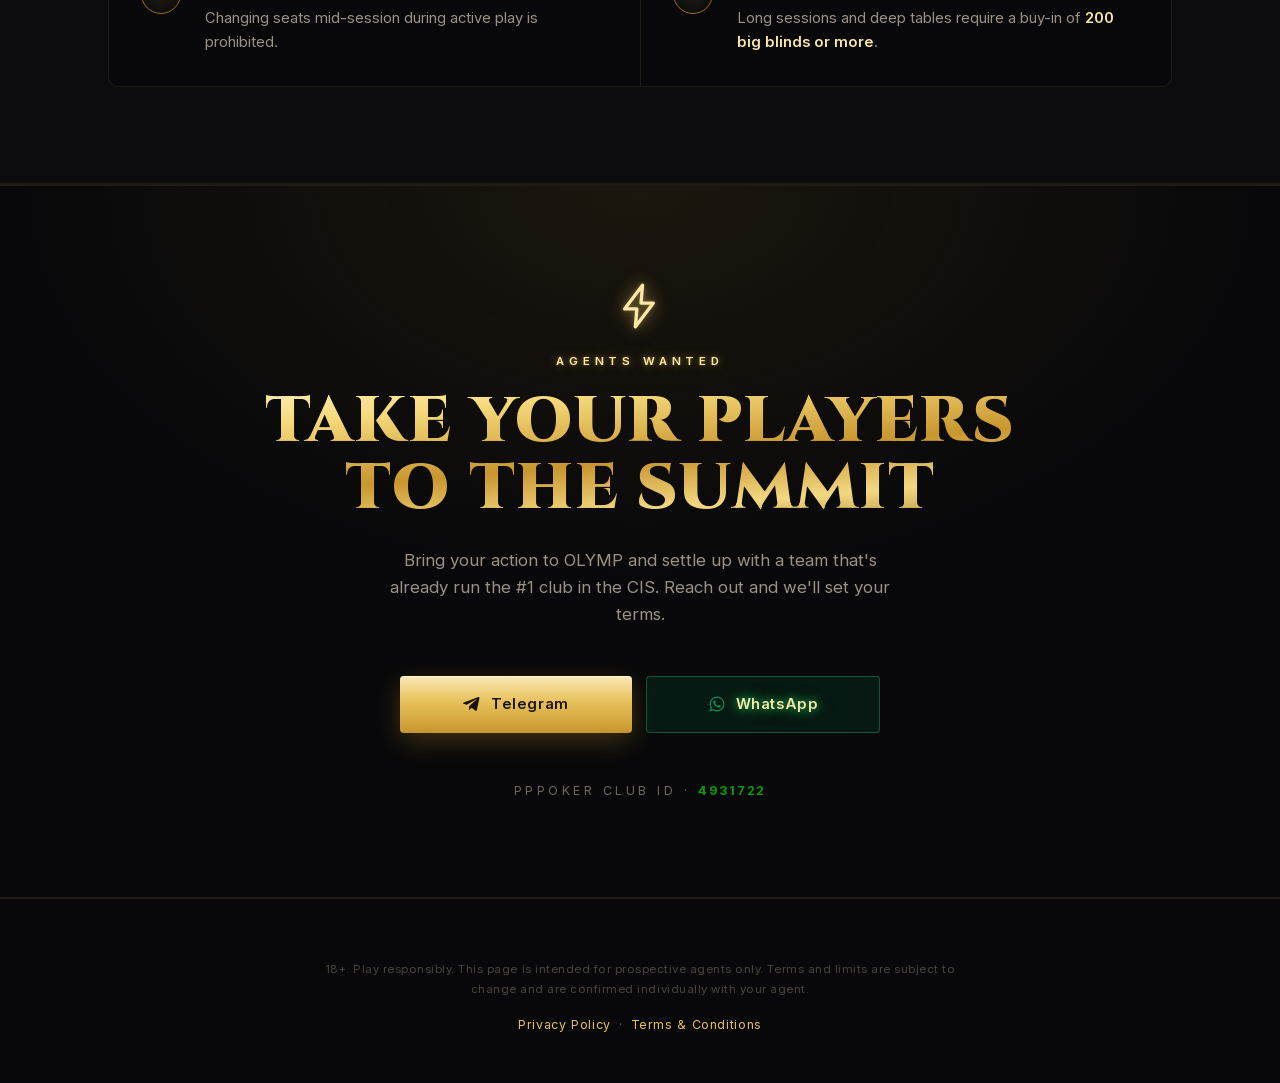
==== commit e5d87d7f: "Hero: desktop-only baroque cover via media query, keep current image on mobile" ====
--- a/index.html
+++ b/index.html
@@ -5,7 +5,8 @@
 <meta name="viewport" content="width=device-width, initial-scale=1.0, viewport-fit=cover">
 <title>THE OLYMP — Elite PLO Club · PPPoker</title>
 <link rel="stylesheet" href="assets/fonts/fonts.css">
-<link rel="preload" as="image" href="assets/img2.webp" fetchpriority="high">
+<link rel="preload" as="image" href="assets/img2.webp" media="(max-width:767.98px)" fetchpriority="high">
+<link rel="preload" as="image" href="assets/hero-desktop.webp" media="(min-width:768px)" fetchpriority="high">
 <style>
   :root{
     --edge:28px;            /* отступ от боковых краёв экрана */
@@ -83,7 +84,7 @@
     overflow:hidden;
   }
   /* hero cover image */
-  .hero-cover{
+  .hero-cover{background-image:url(assets/img2.webp);
     position:absolute;inset:0;z-index:-3;pointer-events:none;
     background-size:cover;
     background-position:center center;
@@ -1093,6 +1094,9 @@
     min-width:172px;           /* ширина прежней кнопки Claim Offer */
     justify-content:center;
   }
+
+  /* desktop hero cover */
+  @media(min-width:768px){.hero-cover{background-image:url(assets/hero-desktop.webp)}}
 </style>
 </head>
 <body>
@@ -1144,7 +1148,7 @@
 
 <!-- ===================== HERO ===================== -->
 <section id="top" class="hero">
-<div class="hero-cover" style="background-image:url(assets/img2.webp)"></div>
+<div class="hero-cover"></div>
   <div class="hero-blur top"></div>
   <div class="hero-blur bottom"></div>
   <div class="hero-veil"></div>
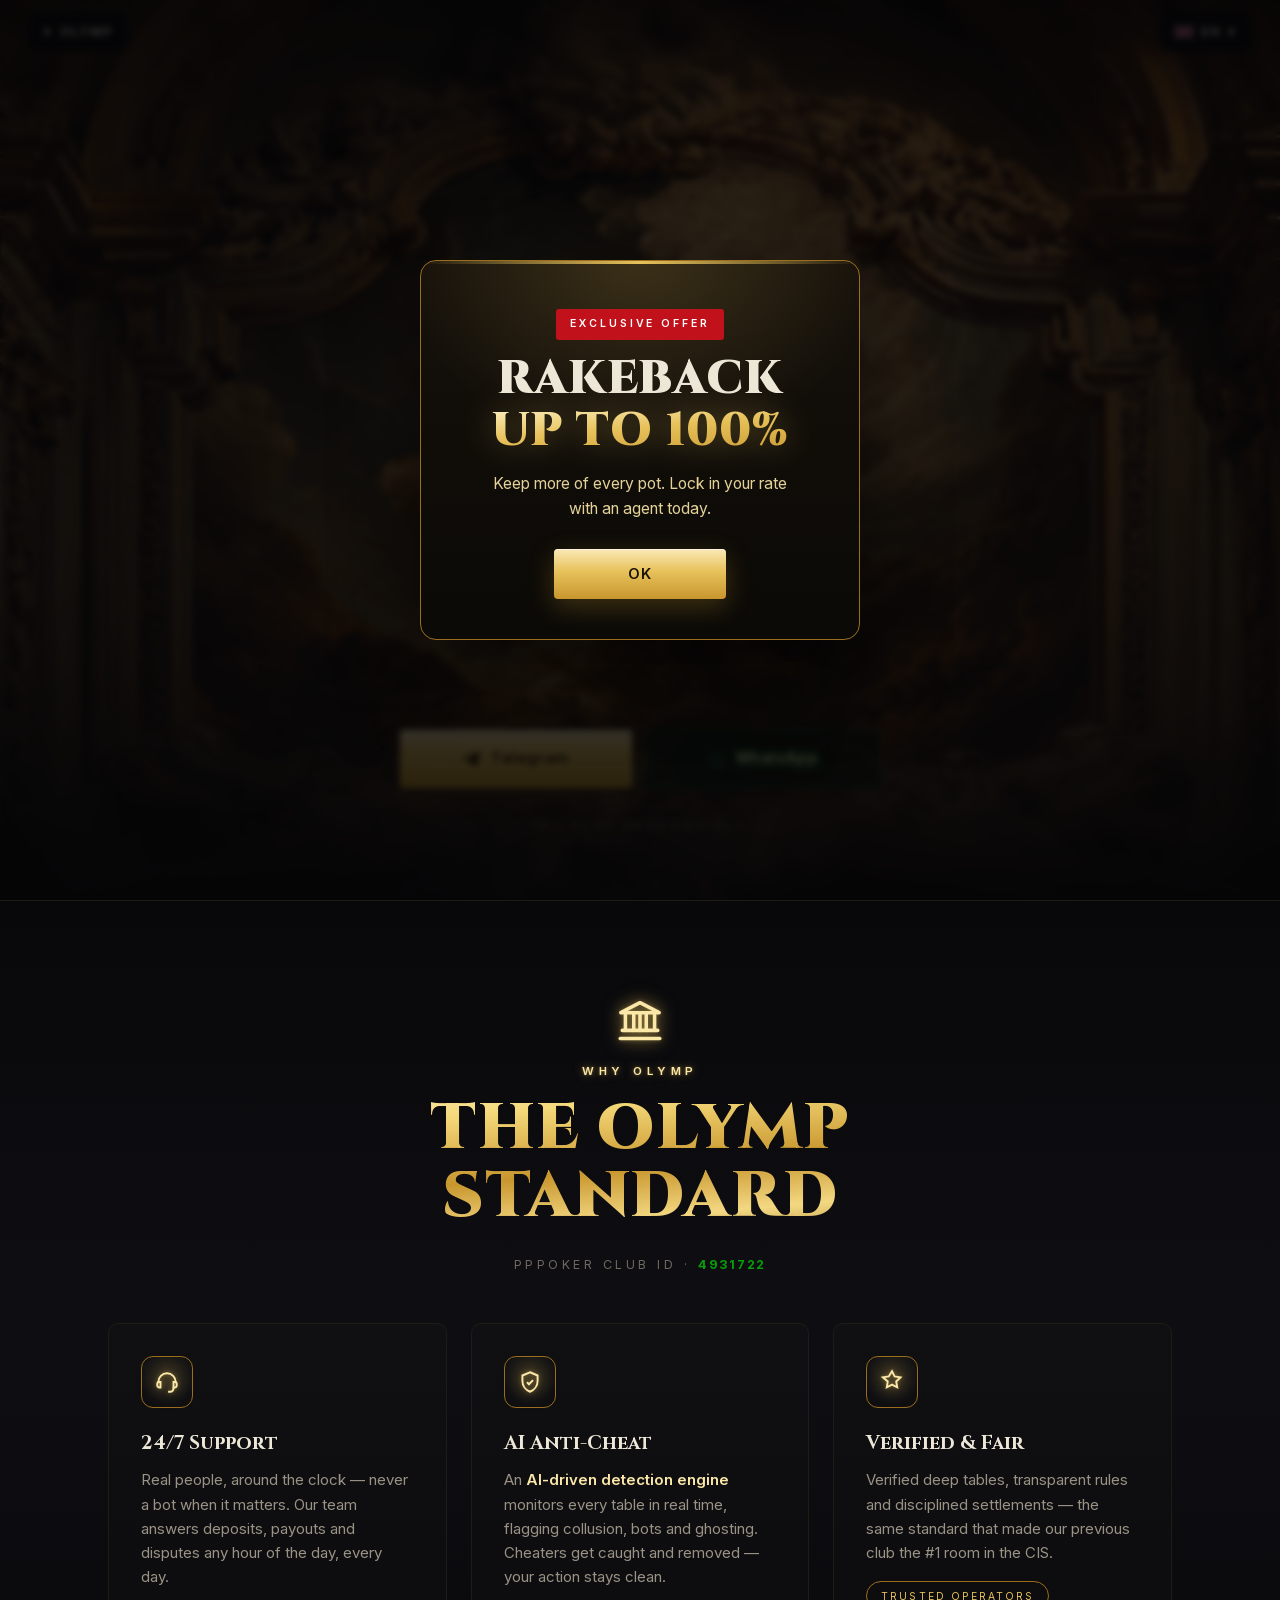
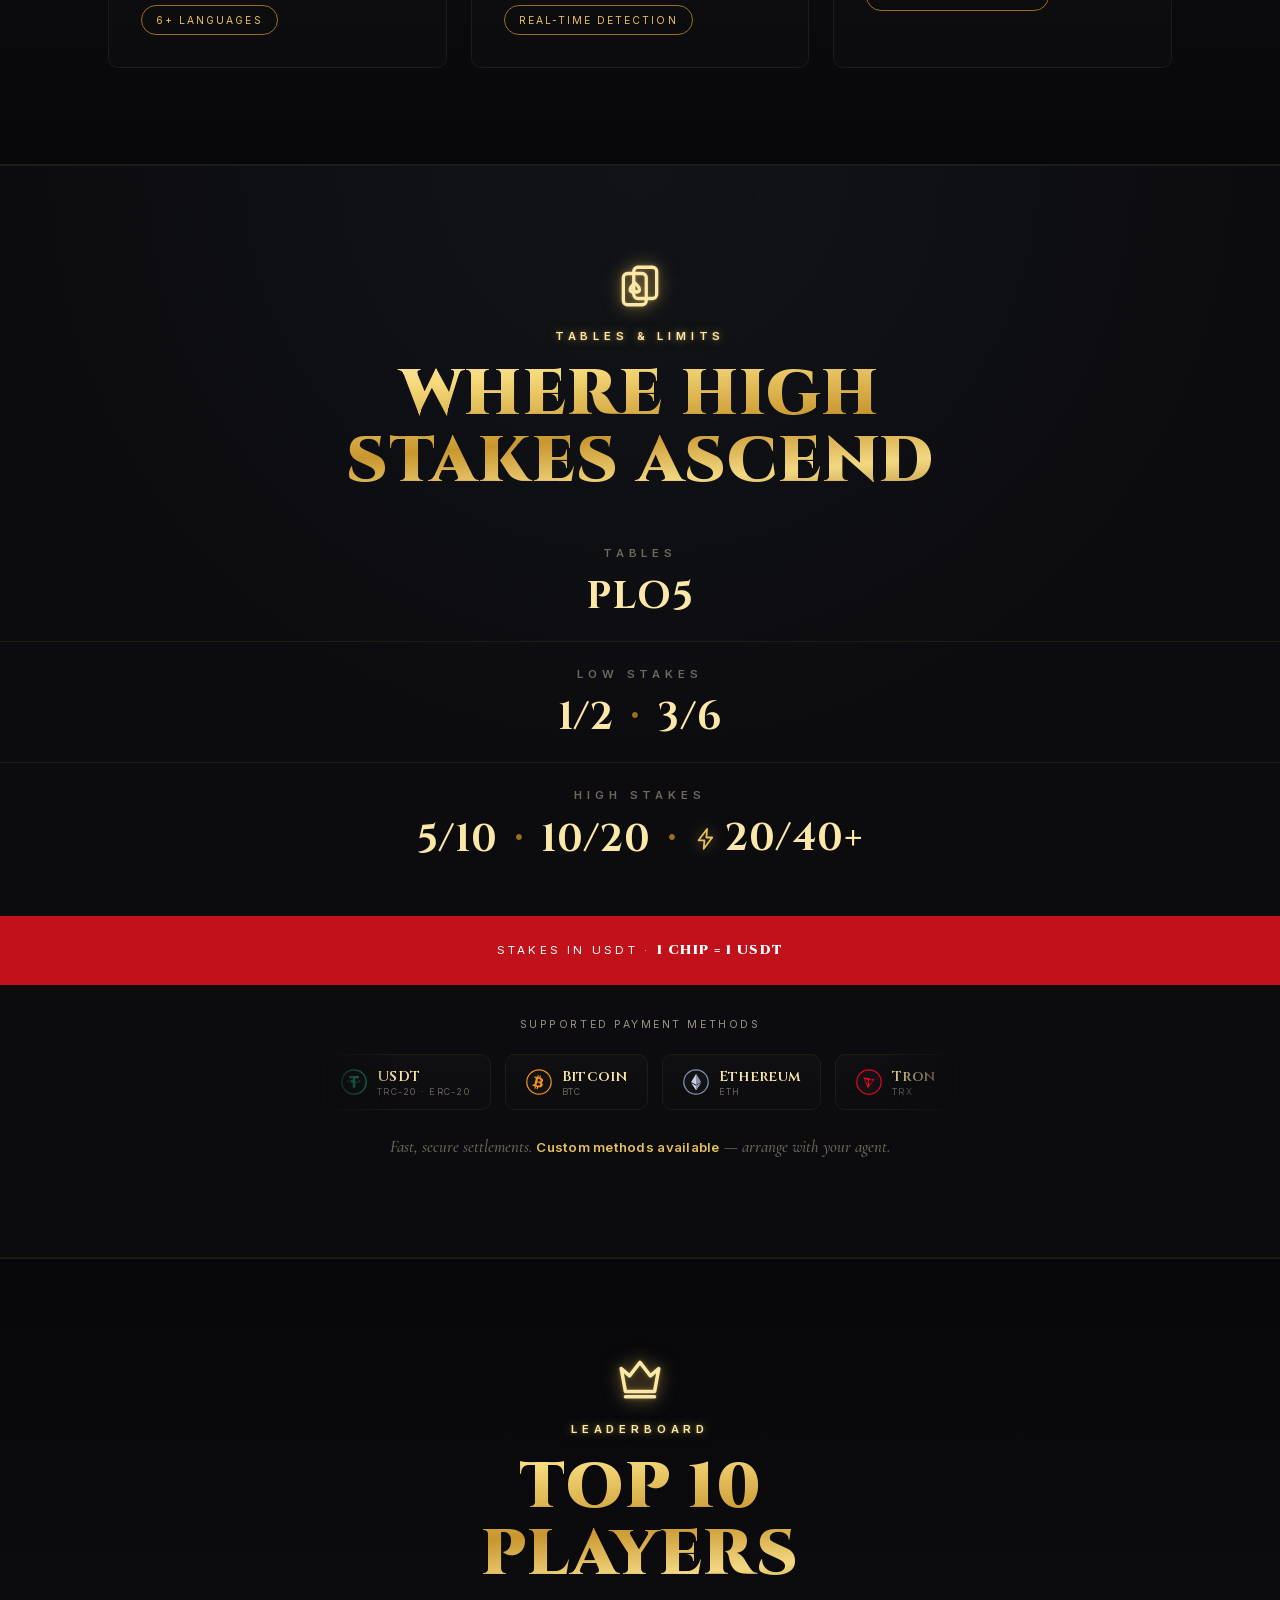
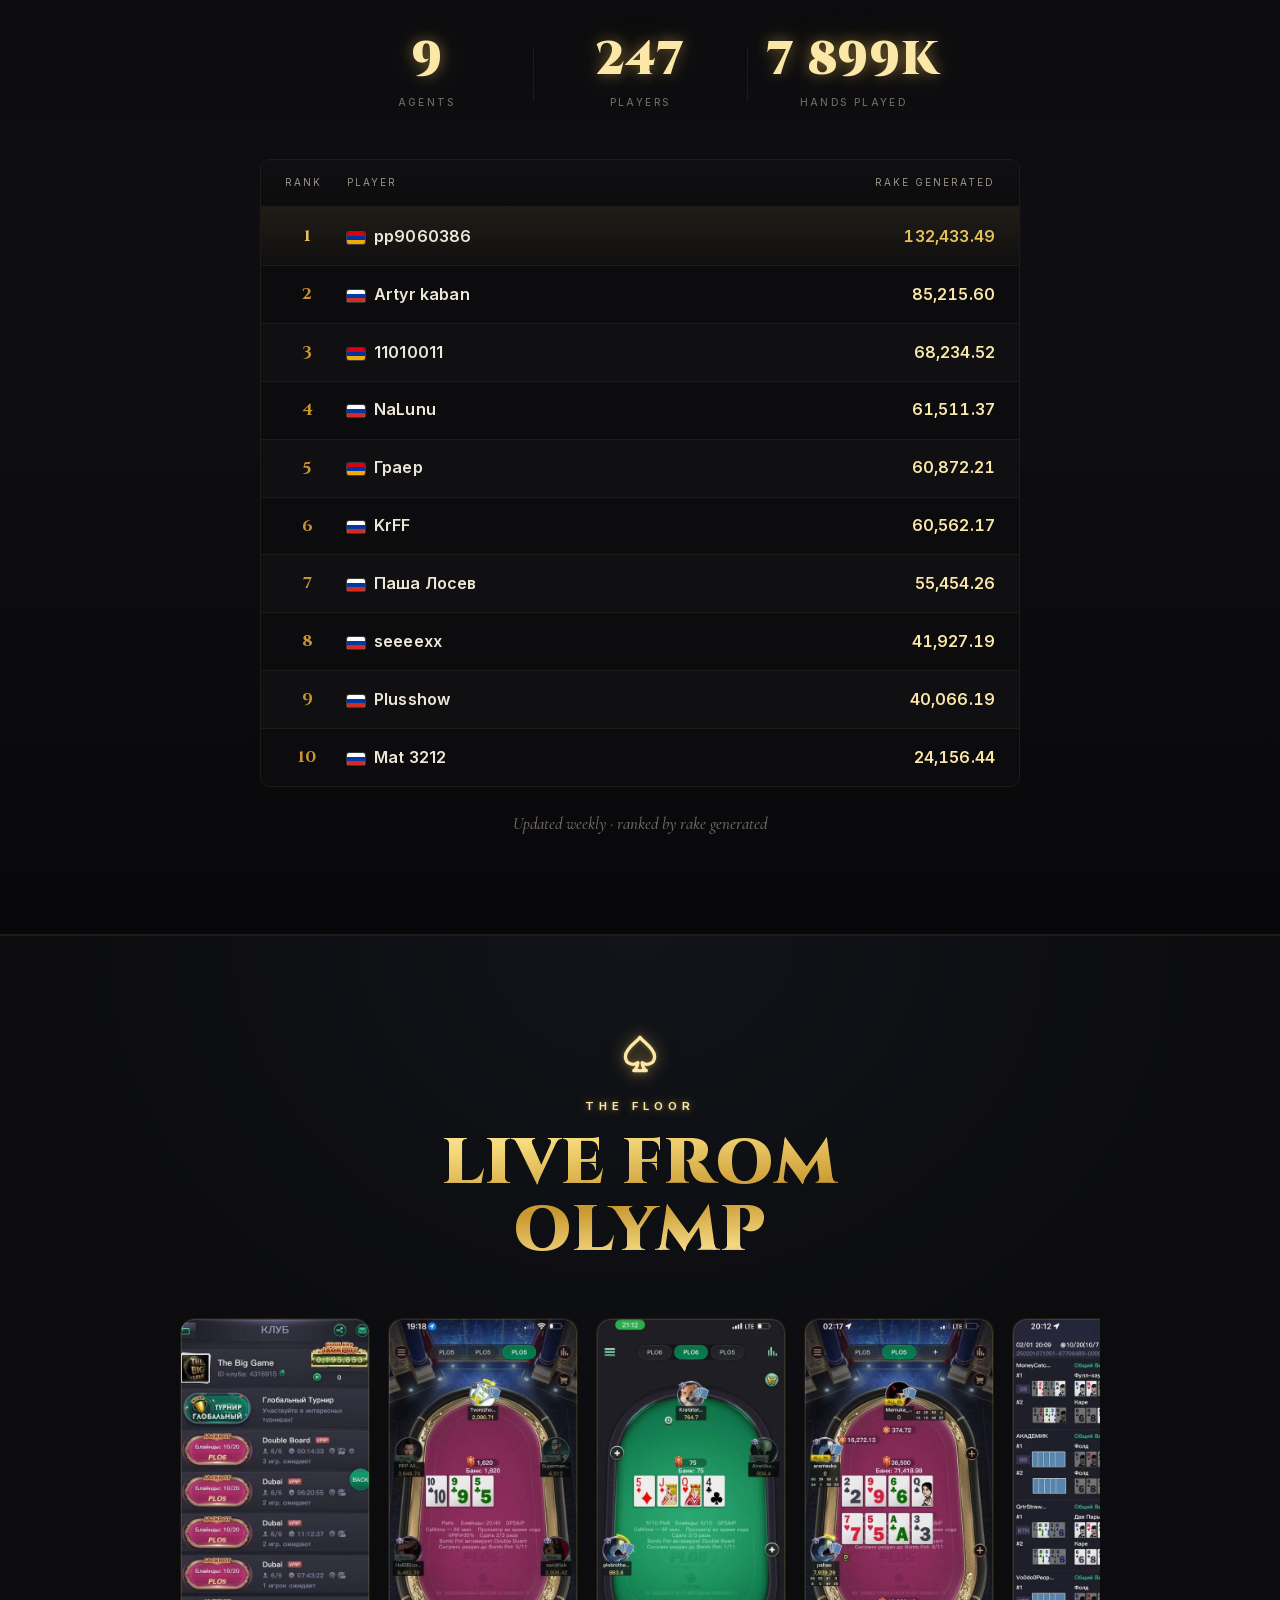
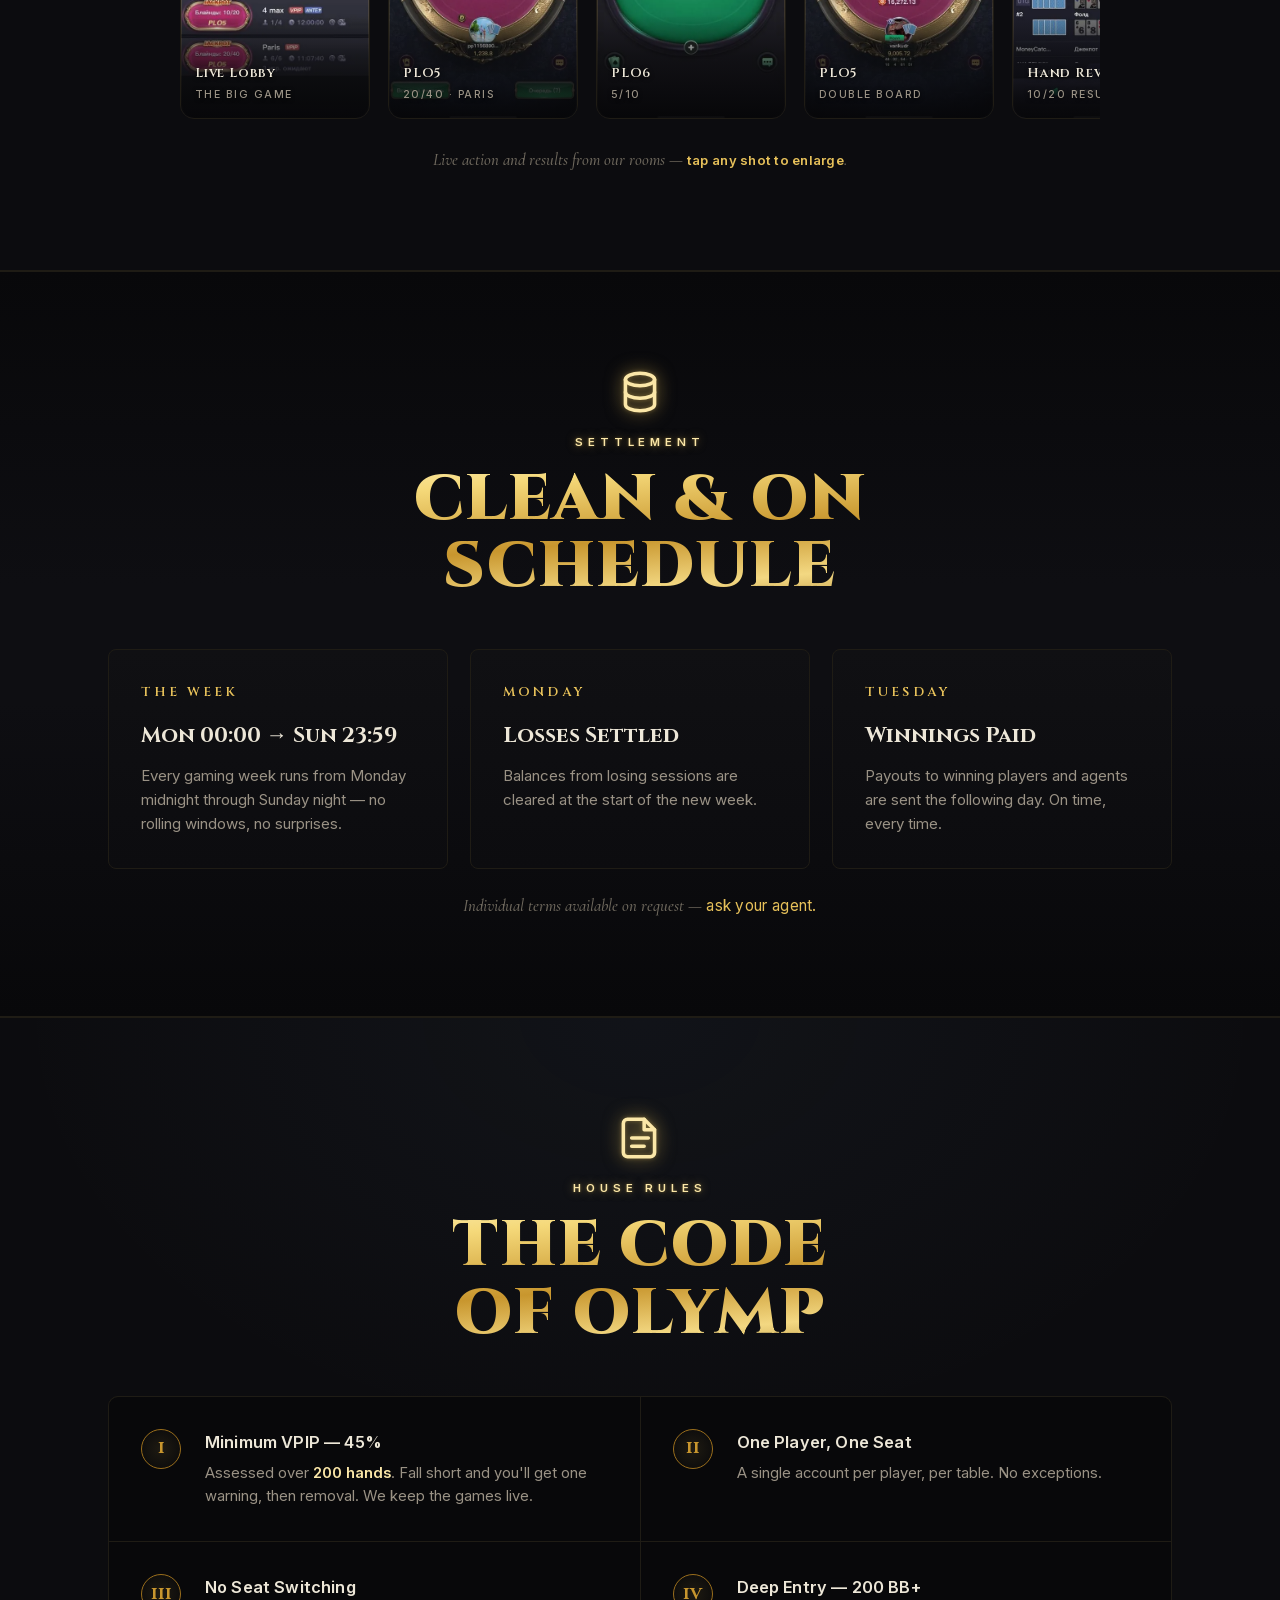
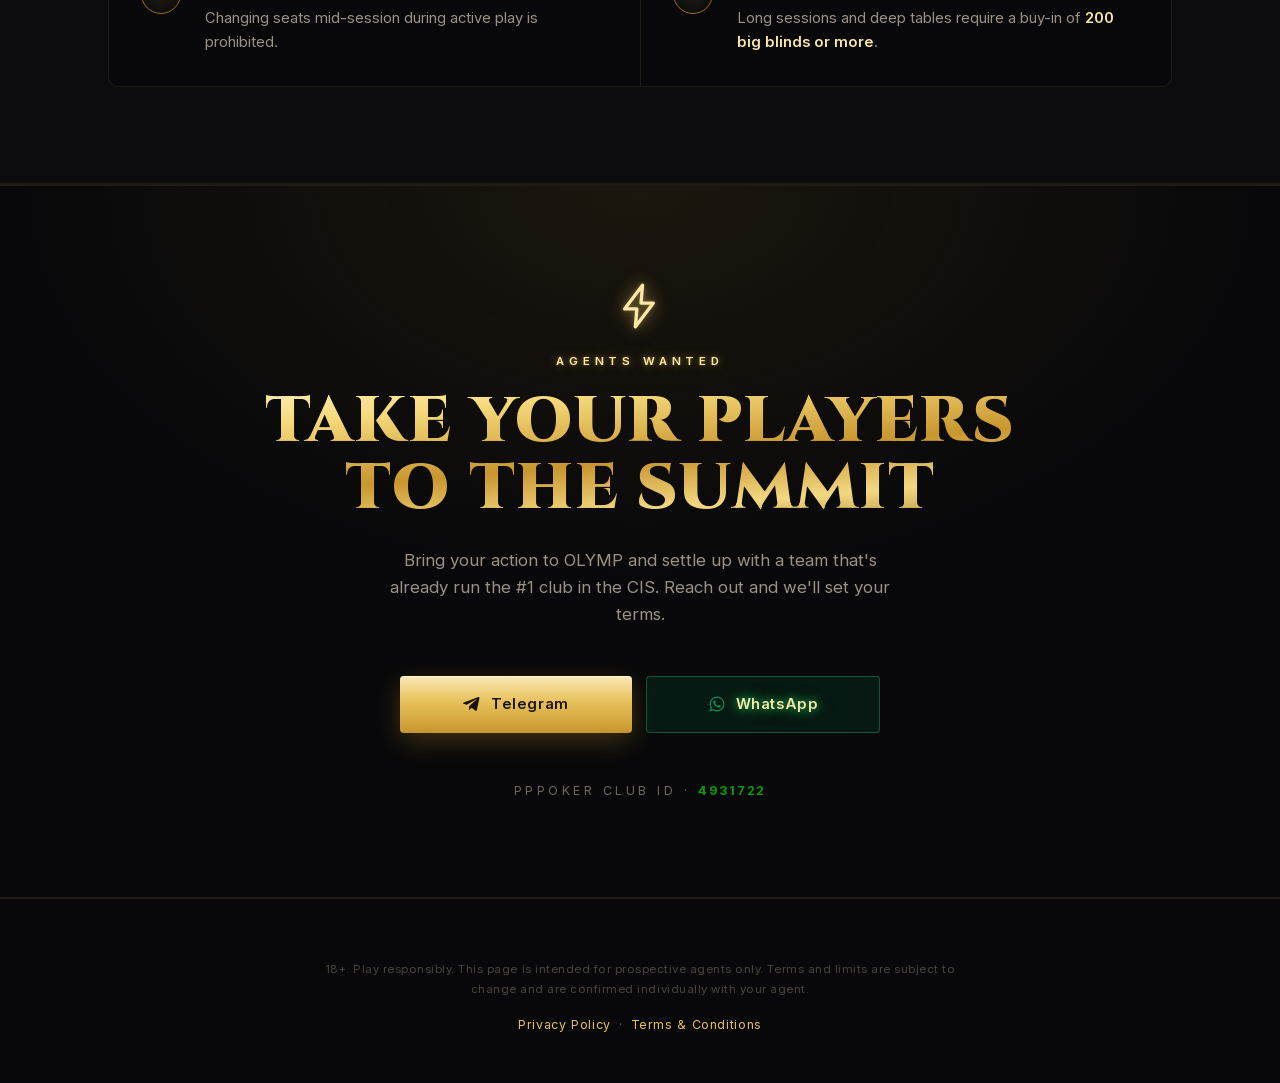
==== commit 8716a332: "Desktop: scale hero brand group to 50%" ====
--- a/index.html
+++ b/index.html
@@ -1097,6 +1097,9 @@
 
   /* desktop hero cover */
   @media(min-width:768px){.hero-cover{background-image:url(assets/hero-desktop.webp)}}
+
+  /* desktop: brand group at 50% */
+  @media(min-width:768px){.hero{--mark-h:clamp(54px,8.25vw,93px)}}
 </style>
 </head>
 <body>
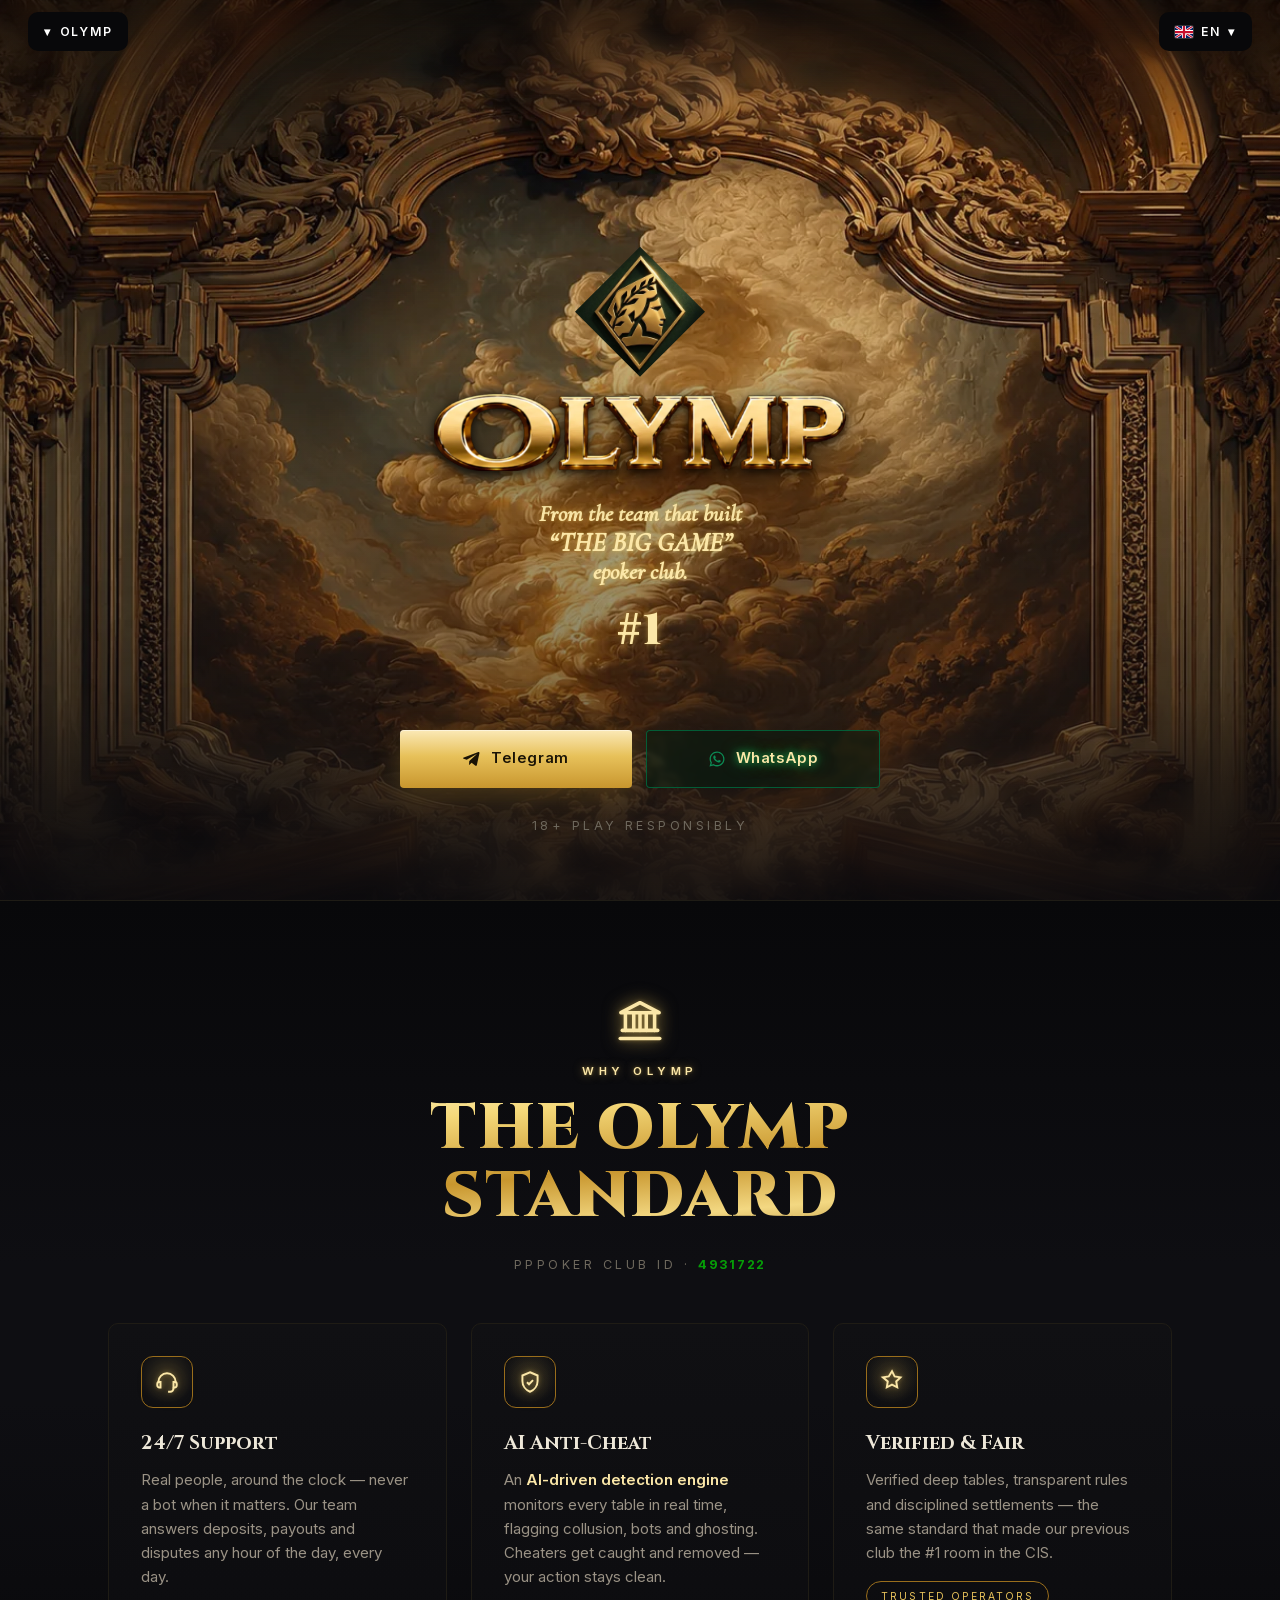
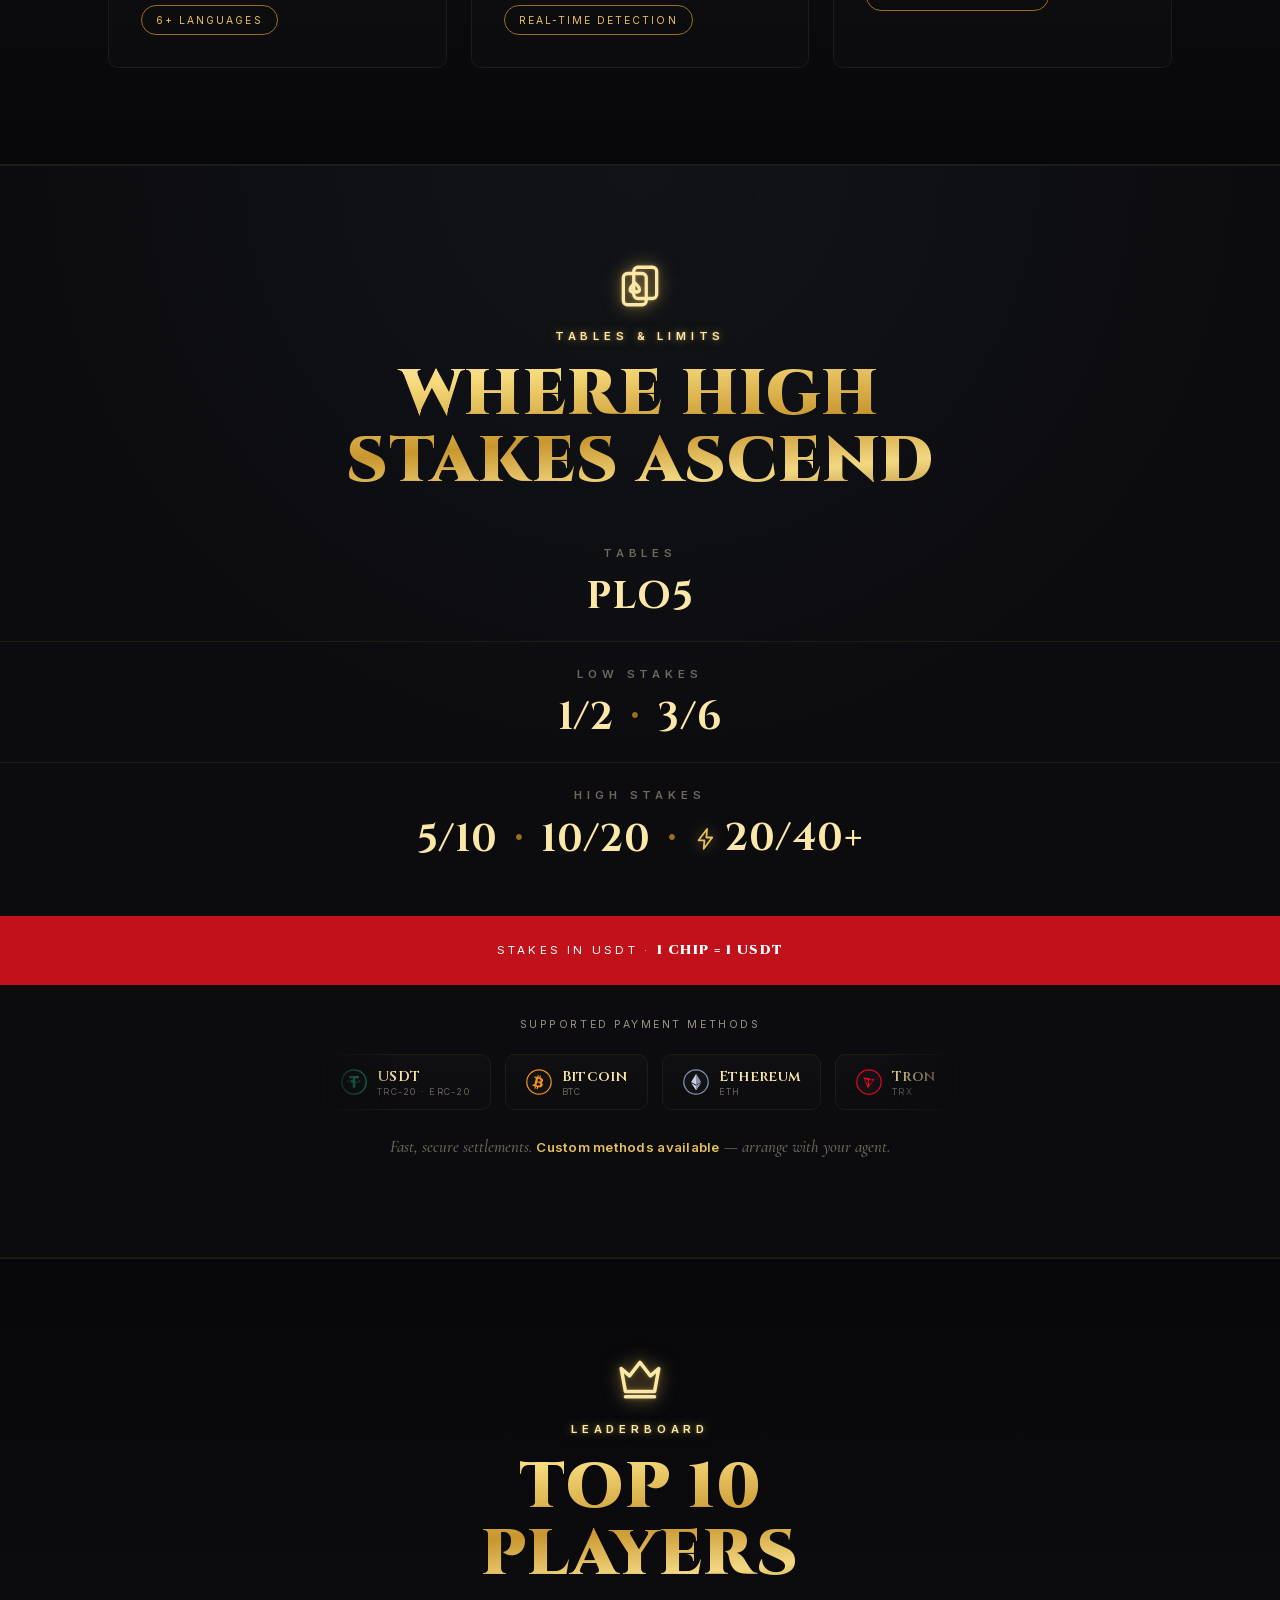
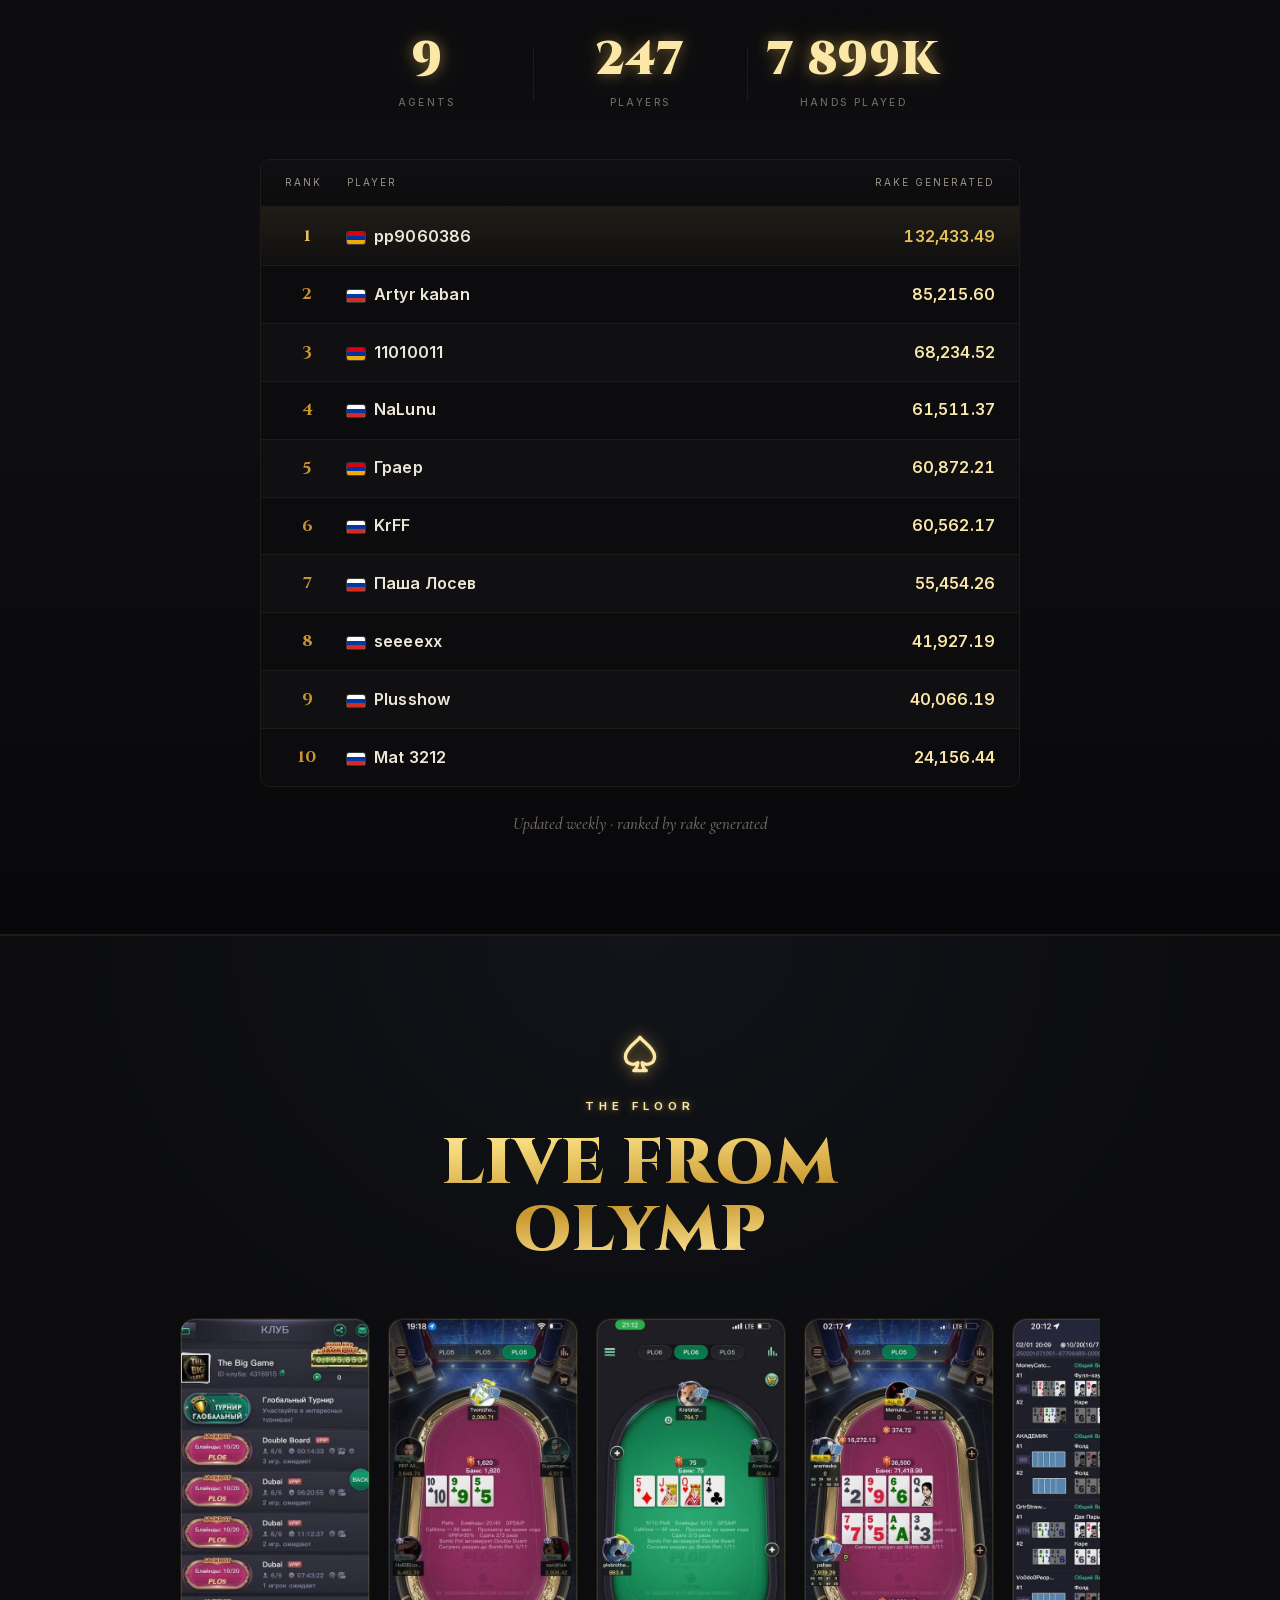
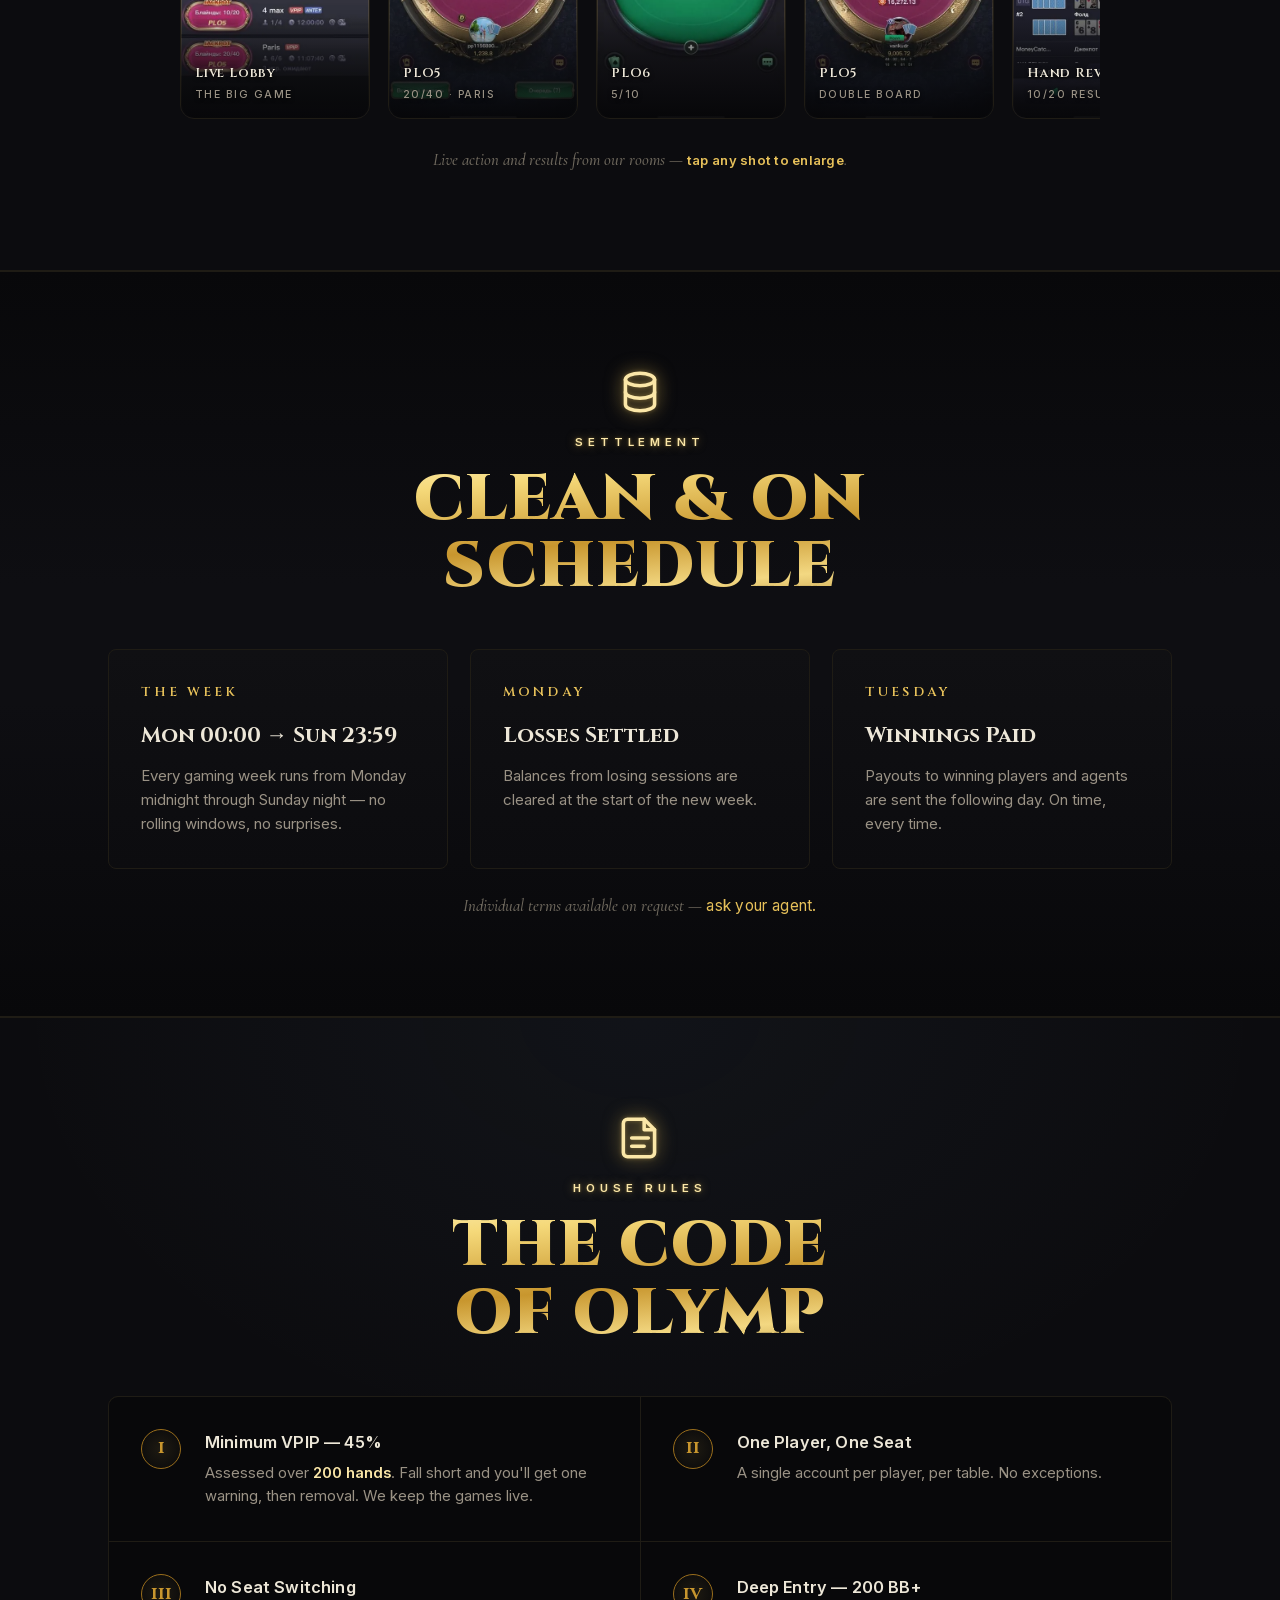
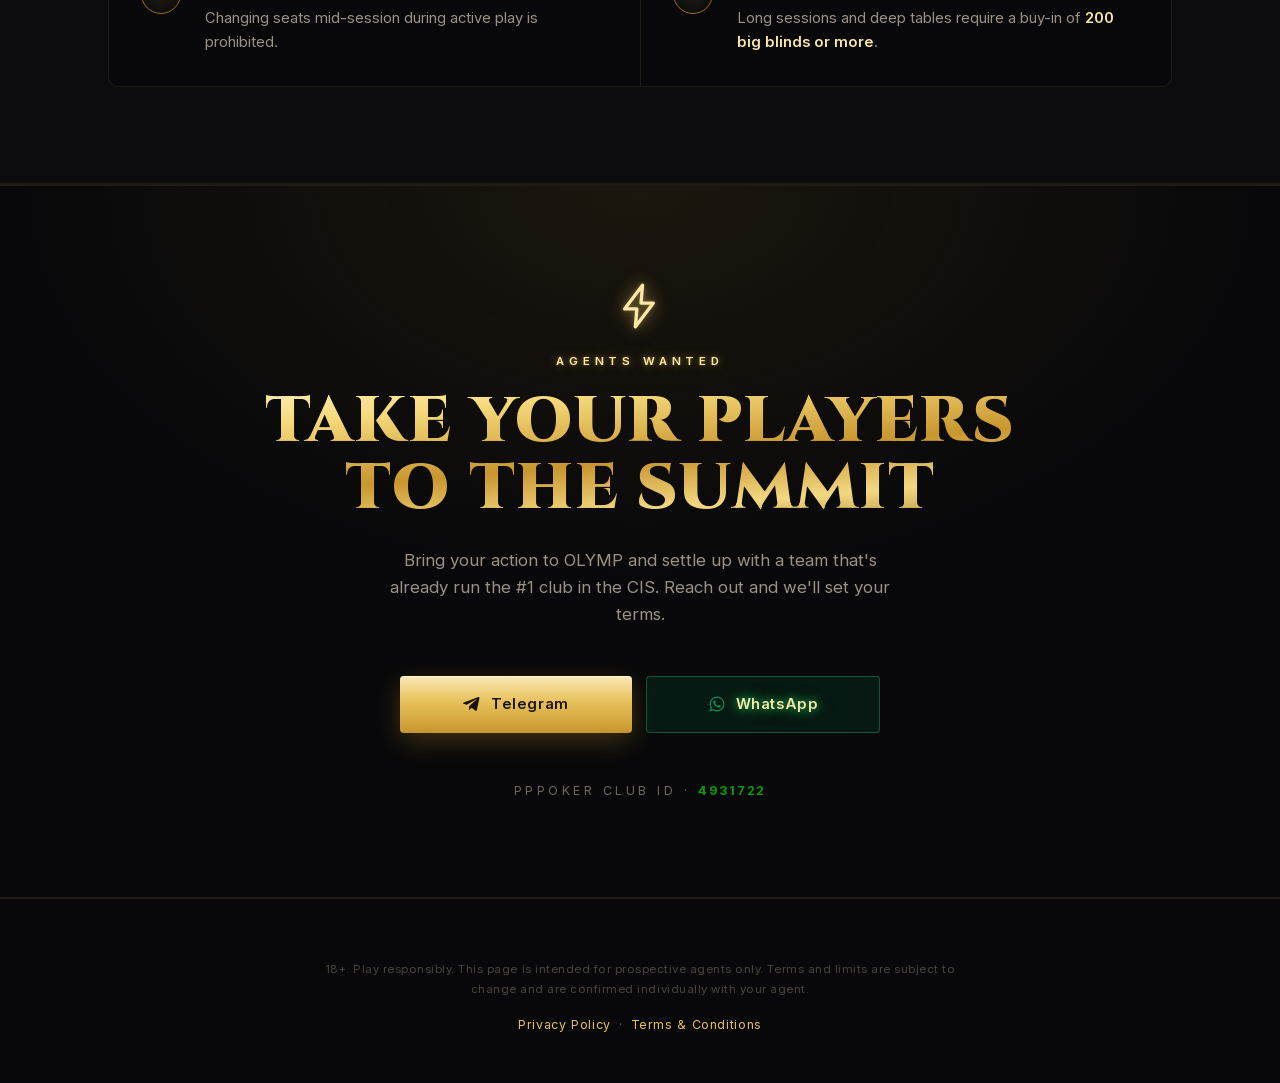
==== commit 7c48f905: "Desktop: brand group scale 50% -> 70%" ====
--- a/index.html
+++ b/index.html
@@ -1099,7 +1099,7 @@
   @media(min-width:768px){.hero-cover{background-image:url(assets/hero-desktop.webp)}}
 
   /* desktop: brand group at 50% */
-  @media(min-width:768px){.hero{--mark-h:clamp(54px,8.25vw,93px)}}
+  @media(min-width:768px){.hero{--mark-h:clamp(76px,11.55vw,130px)}}
 </style>
 </head>
 <body>
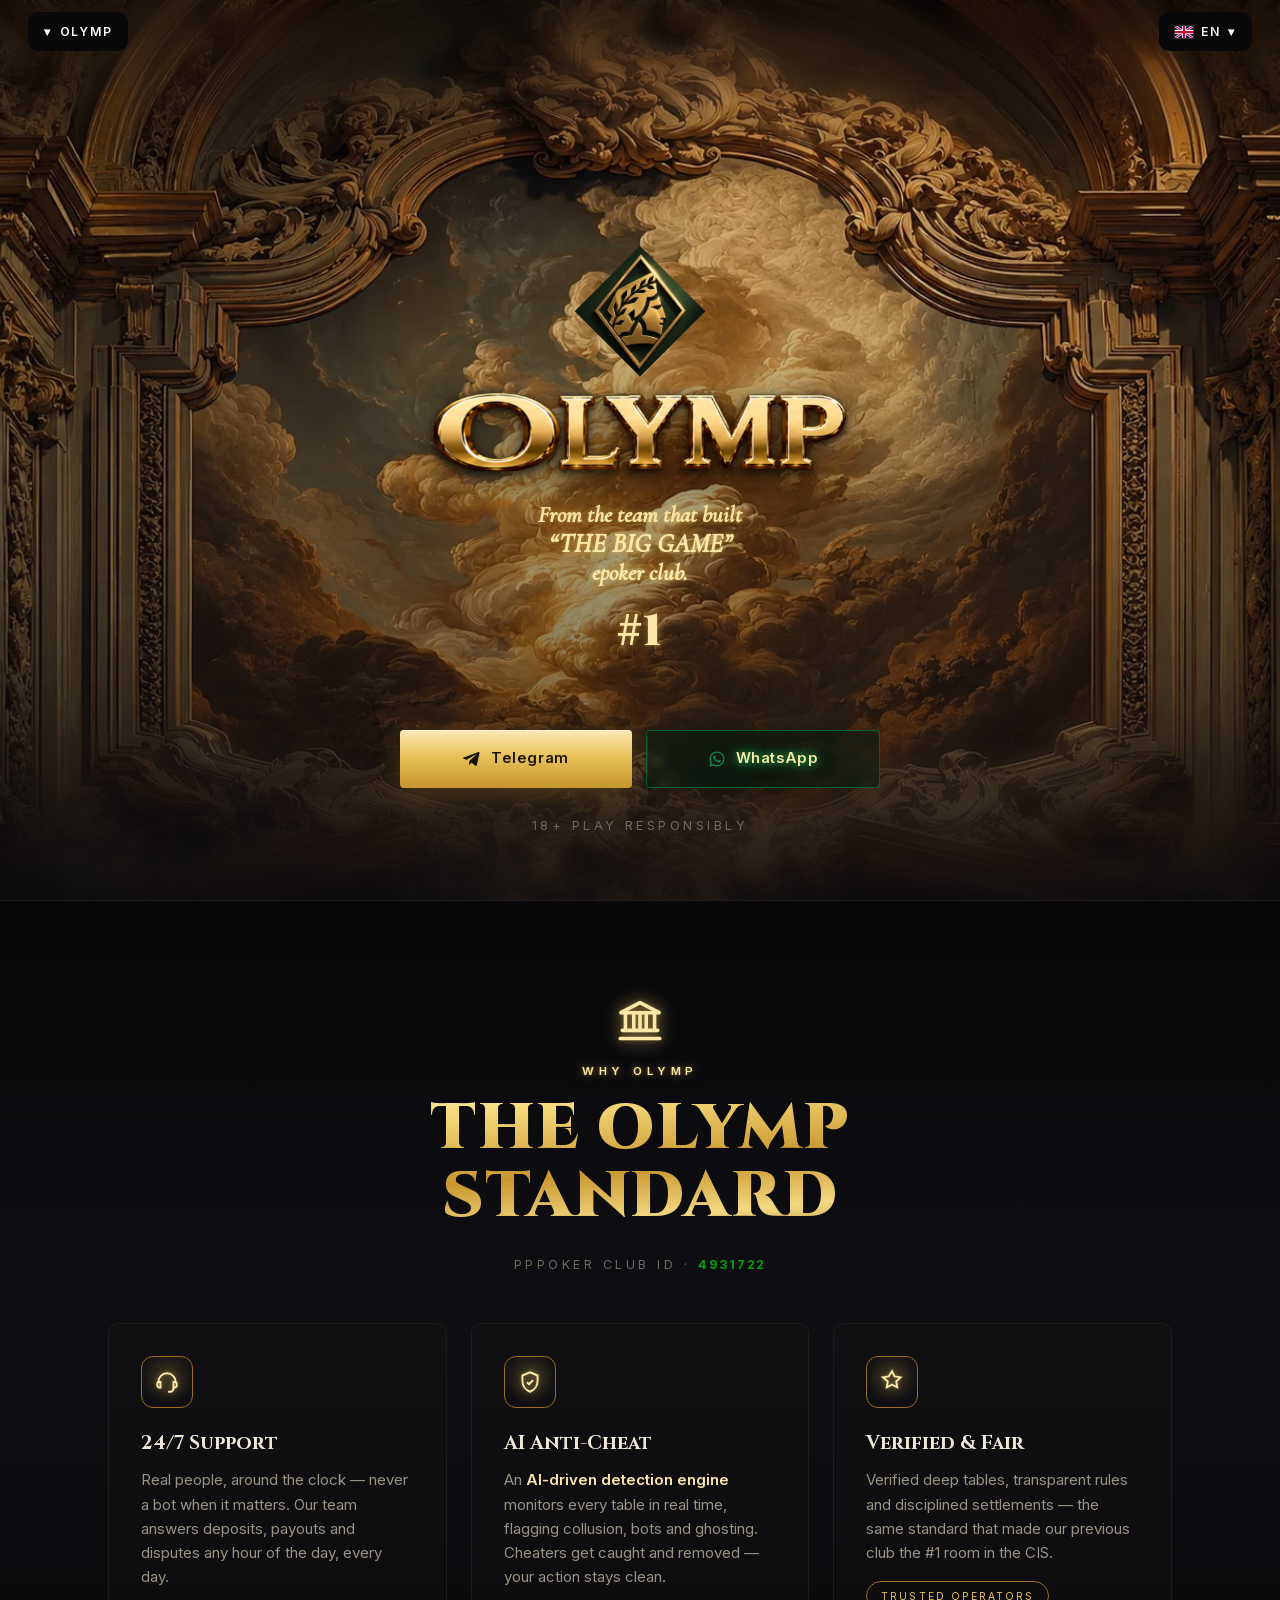
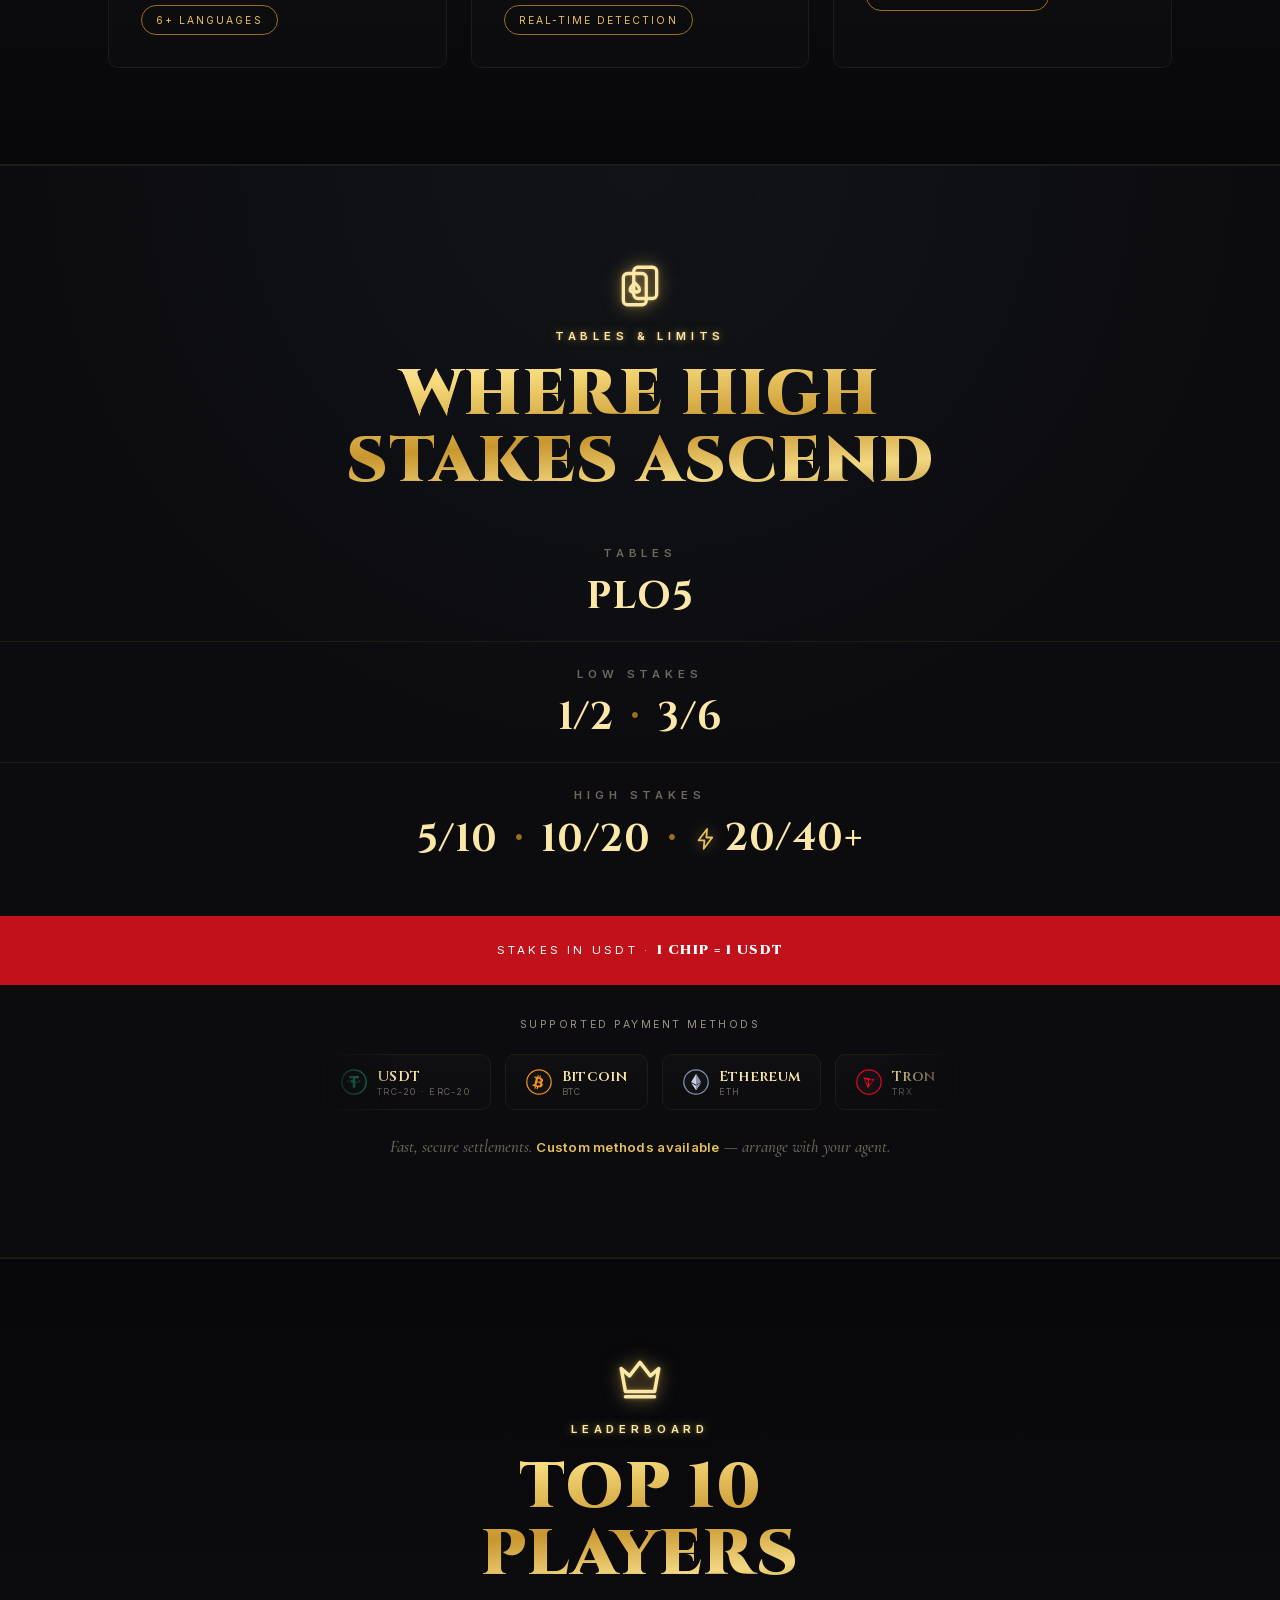
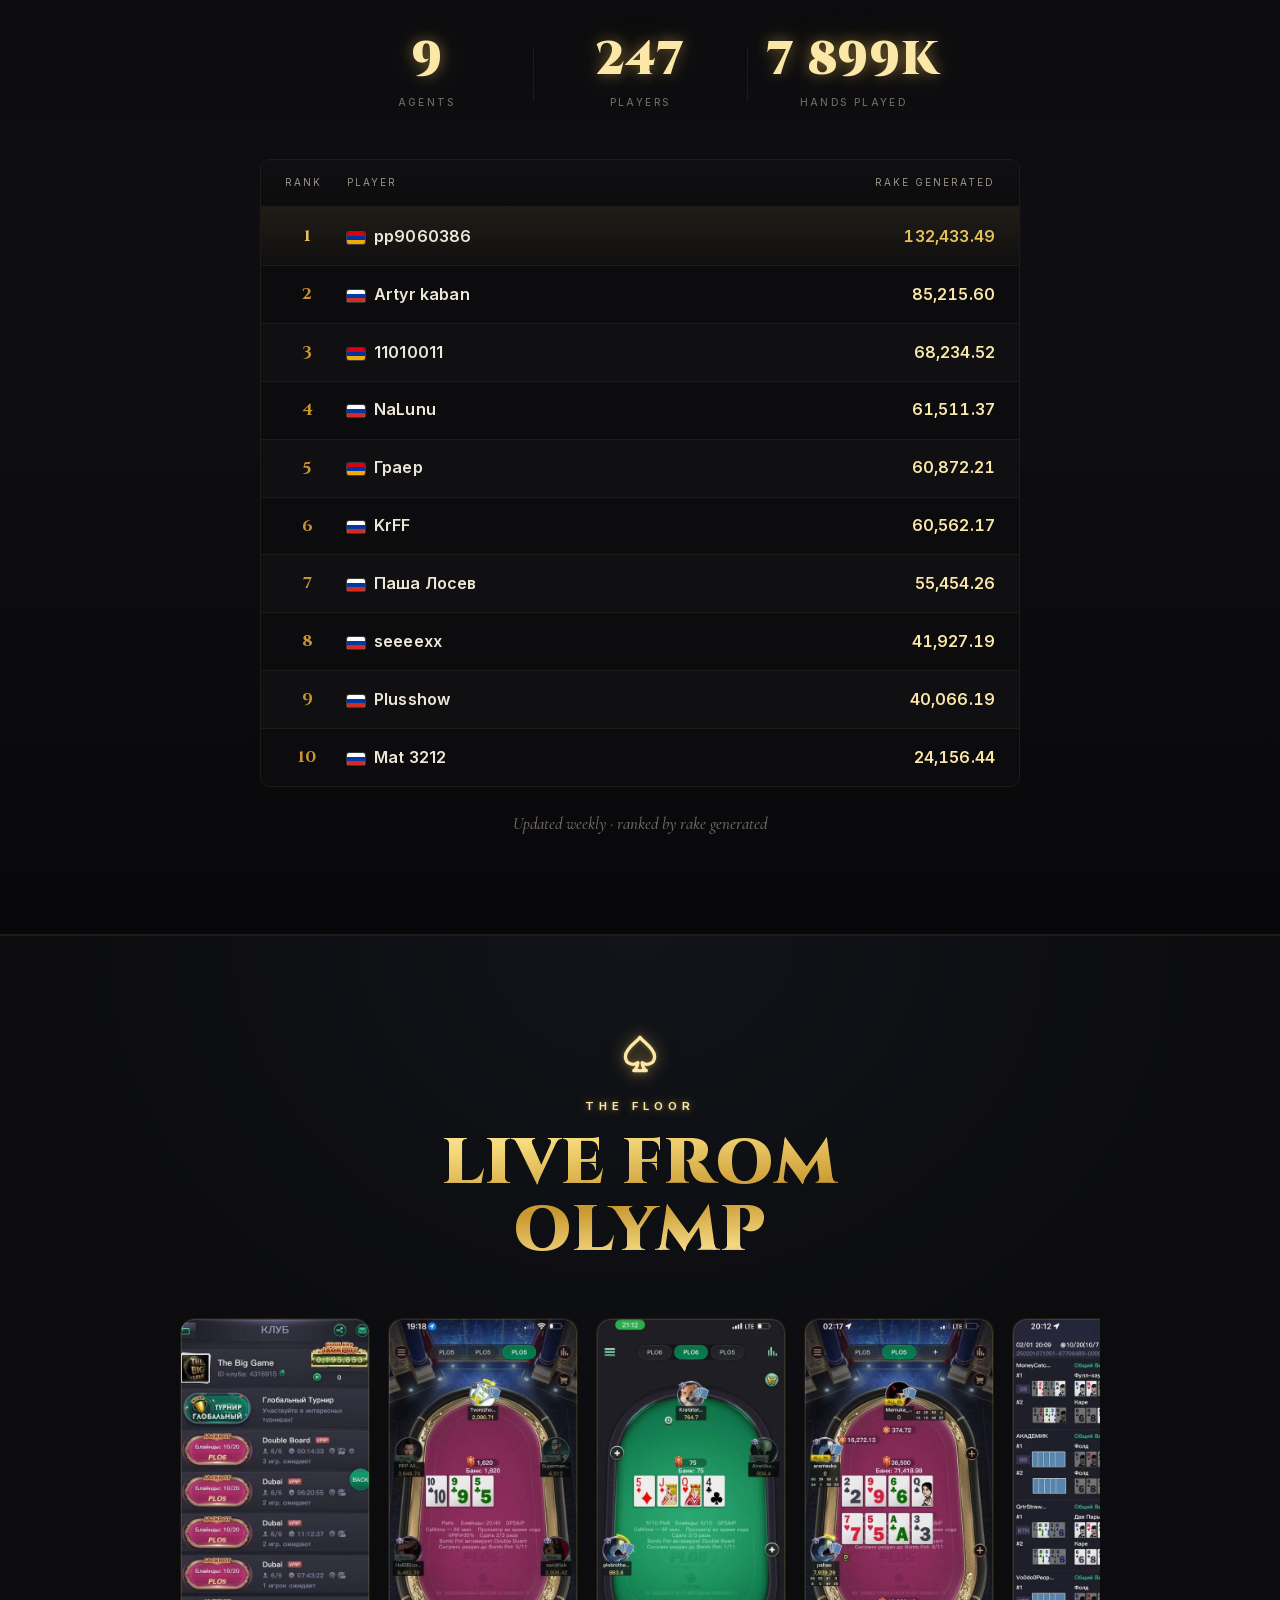
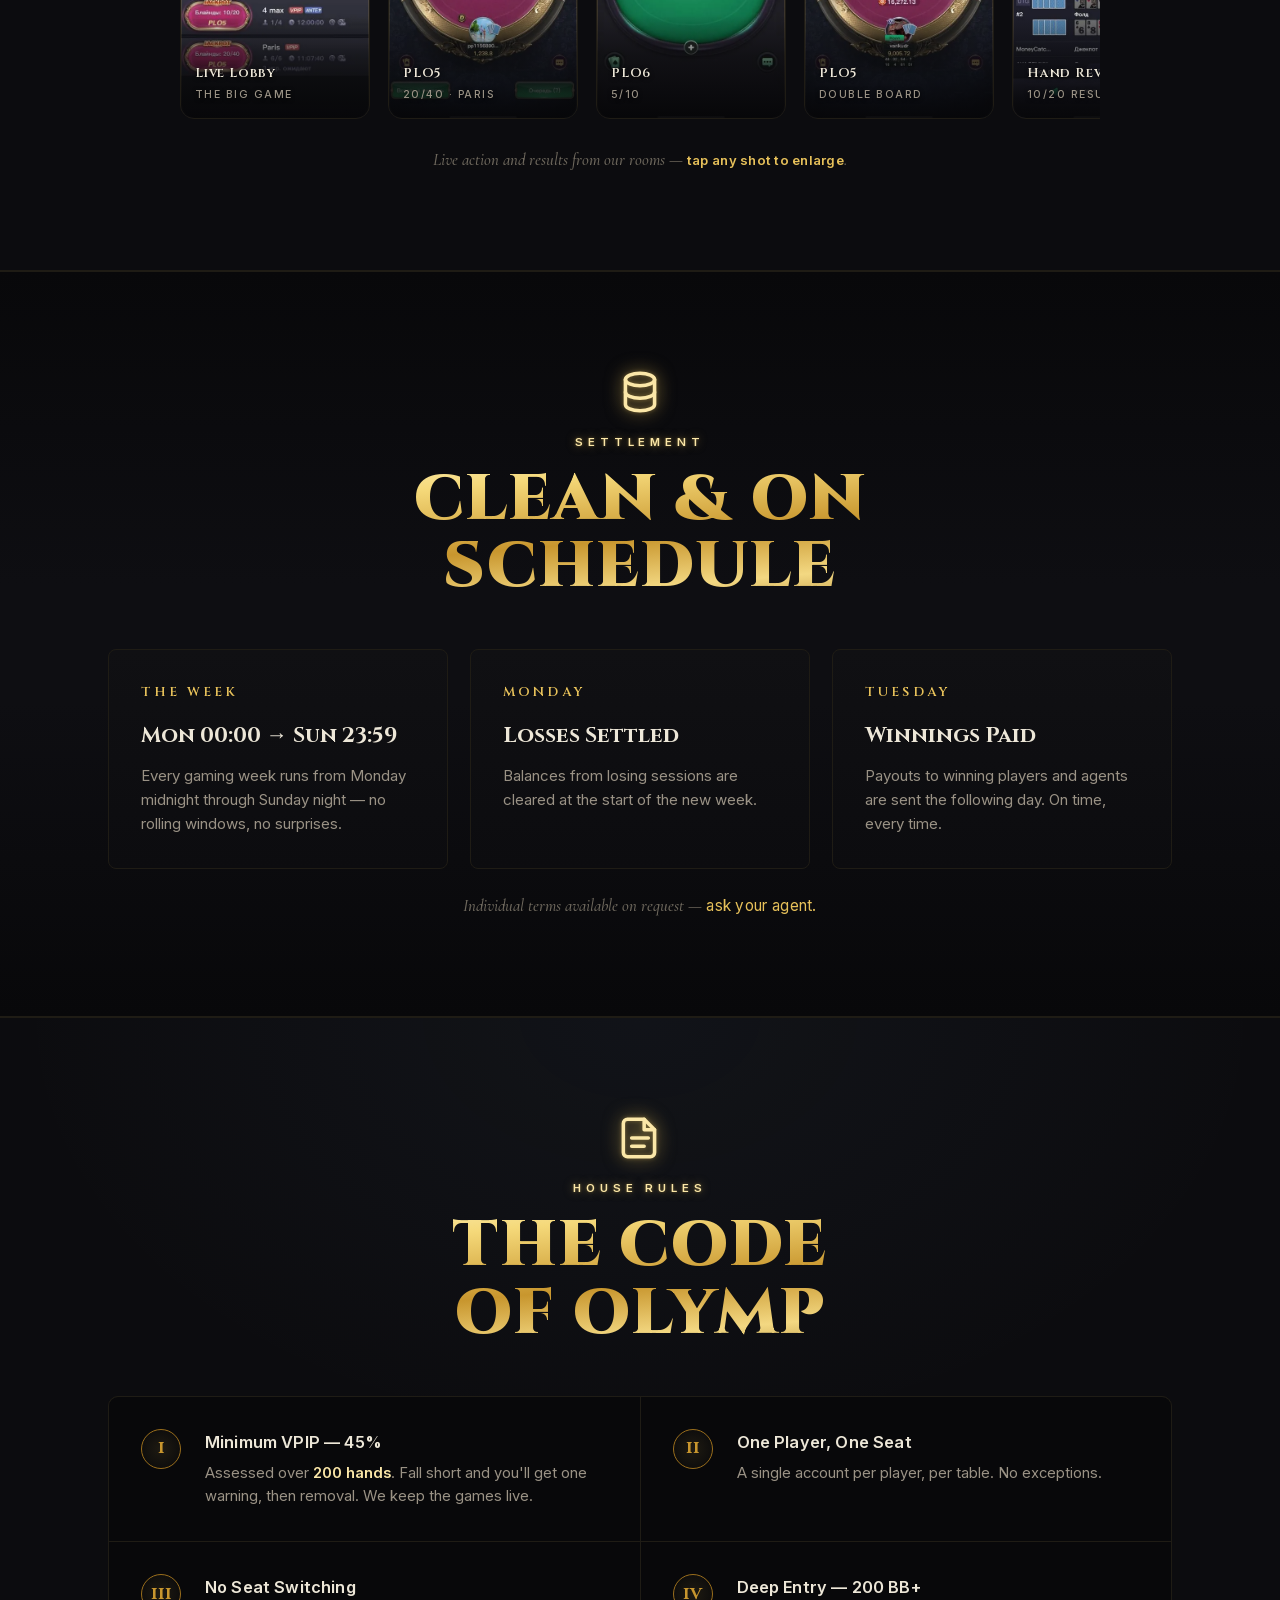
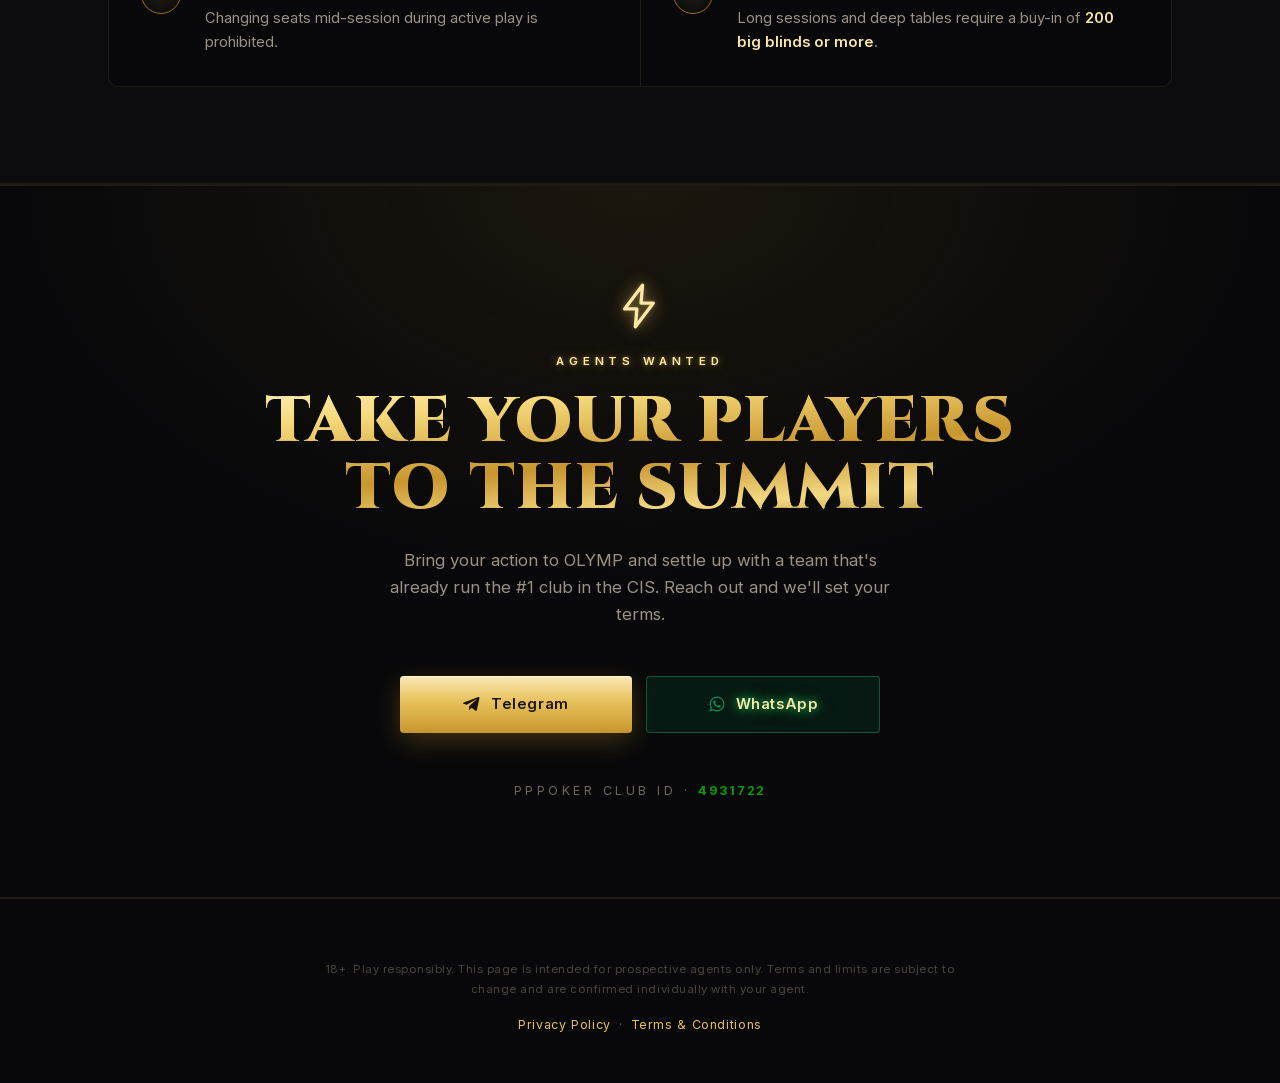
==== commit 49671469: "Desktop: fluid brand group sizing (scales with viewport w/h, avoids button overlap)" ====
--- a/index.html
+++ b/index.html
@@ -1099,7 +1099,7 @@
   @media(min-width:768px){.hero-cover{background-image:url(assets/hero-desktop.webp)}}
 
   /* desktop: brand group at 50% */
-  @media(min-width:768px){.hero{--mark-h:clamp(76px,11.55vw,130px)}}
+  @media(min-width:768px){.hero{--mark-h:clamp(90px,min(10.2vw,16vh),190px)}}
 </style>
 </head>
 <body>
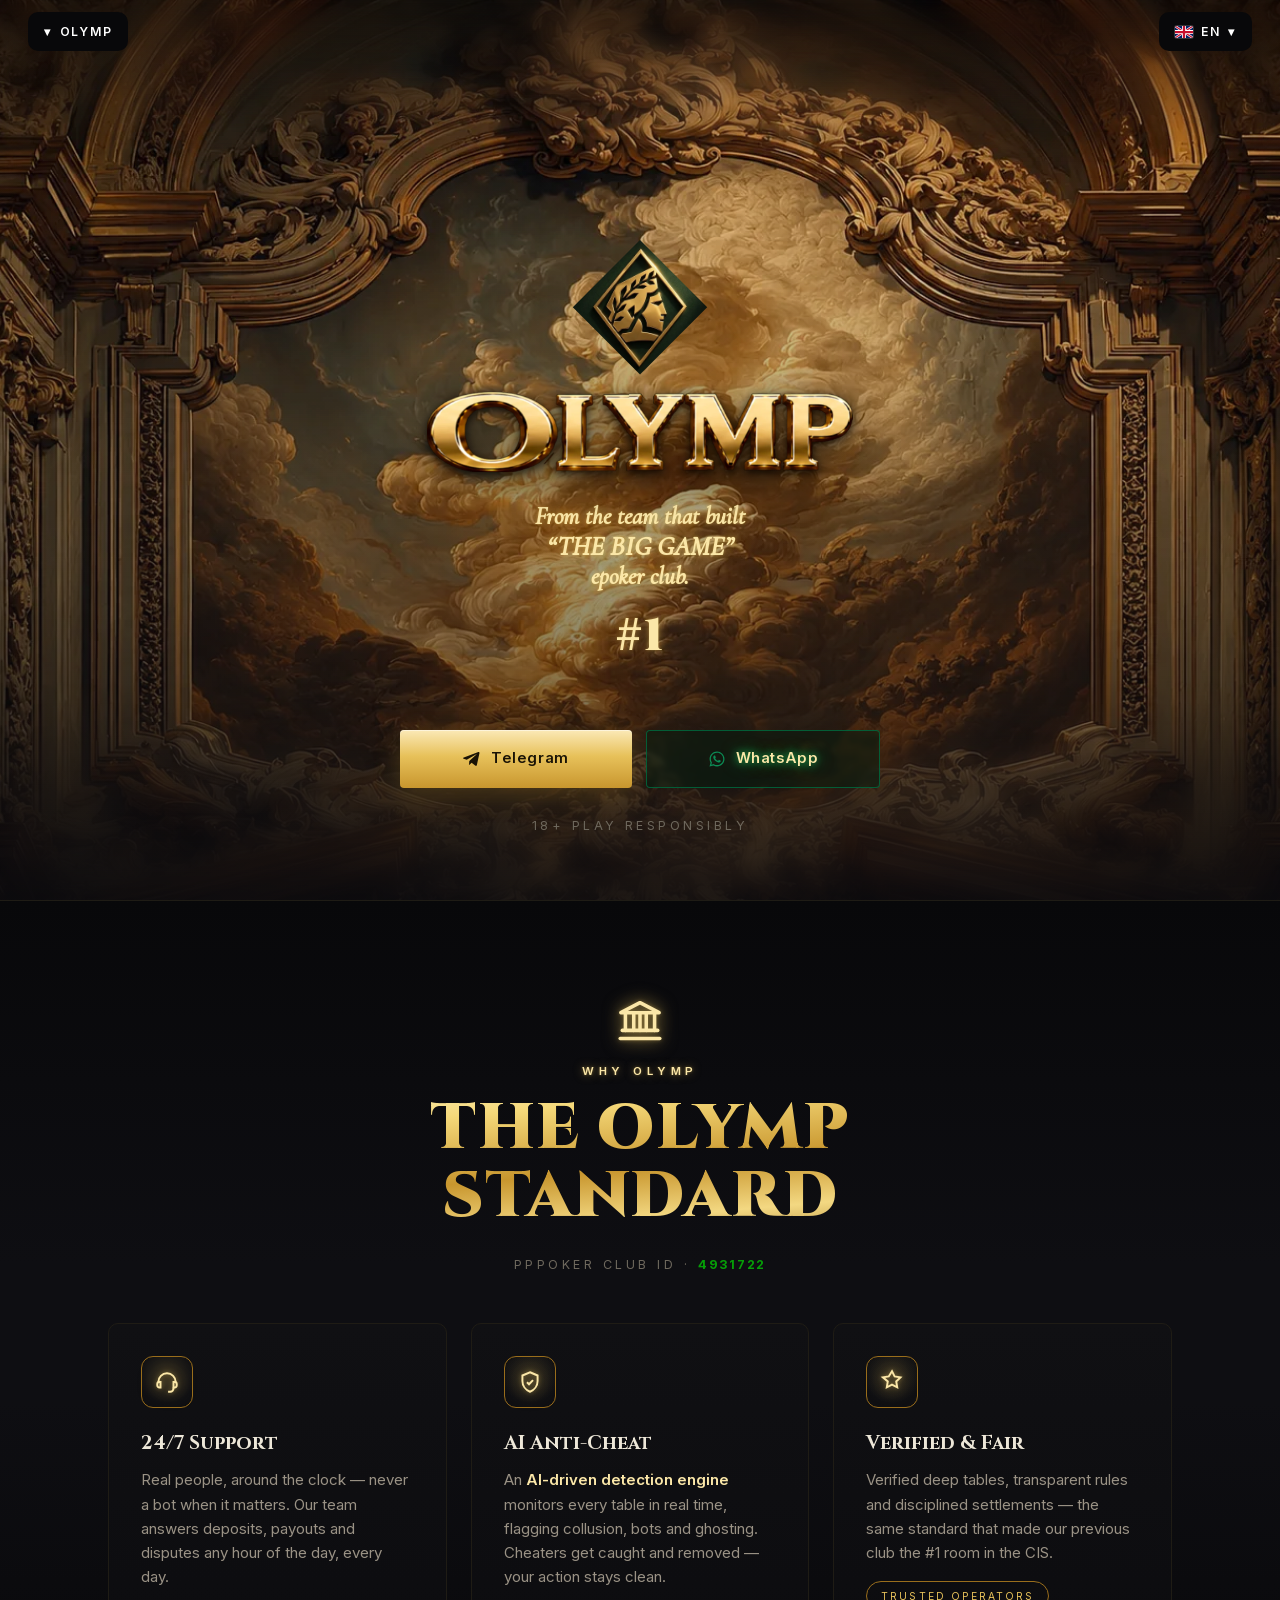
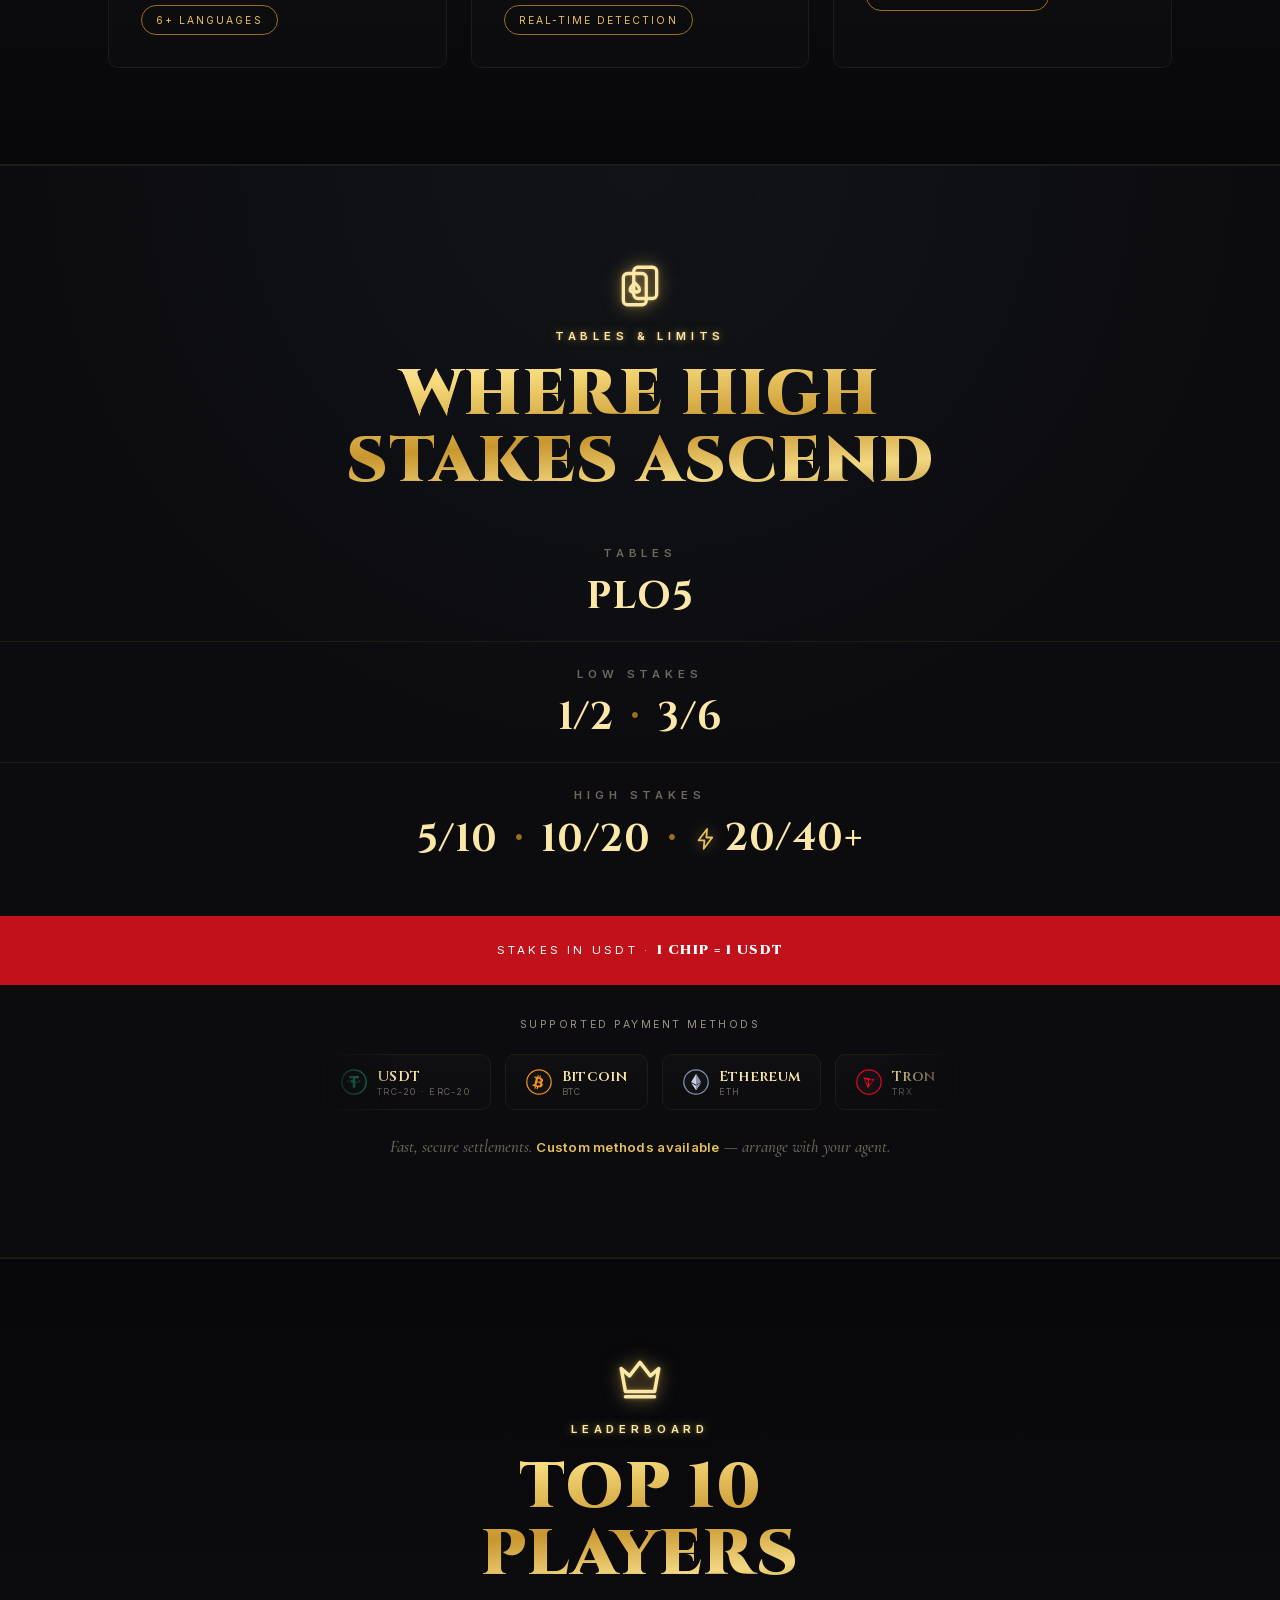
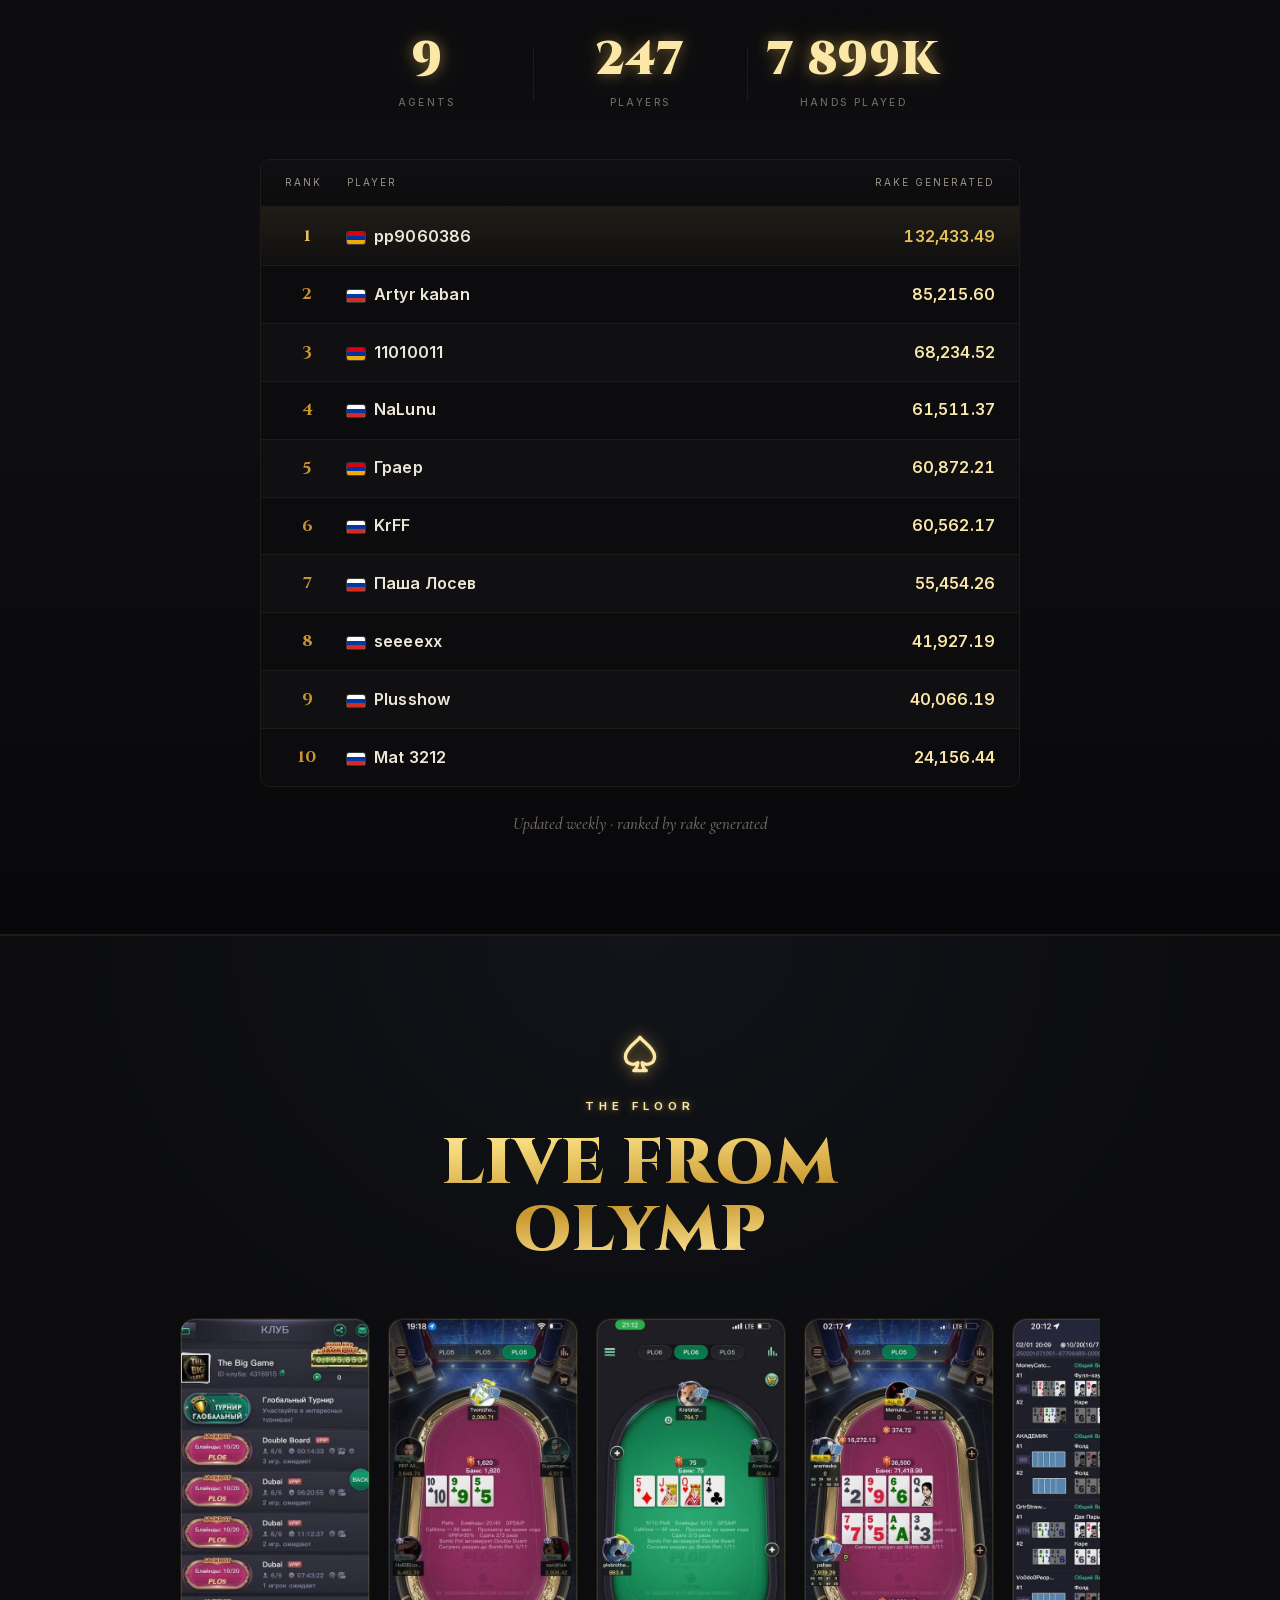
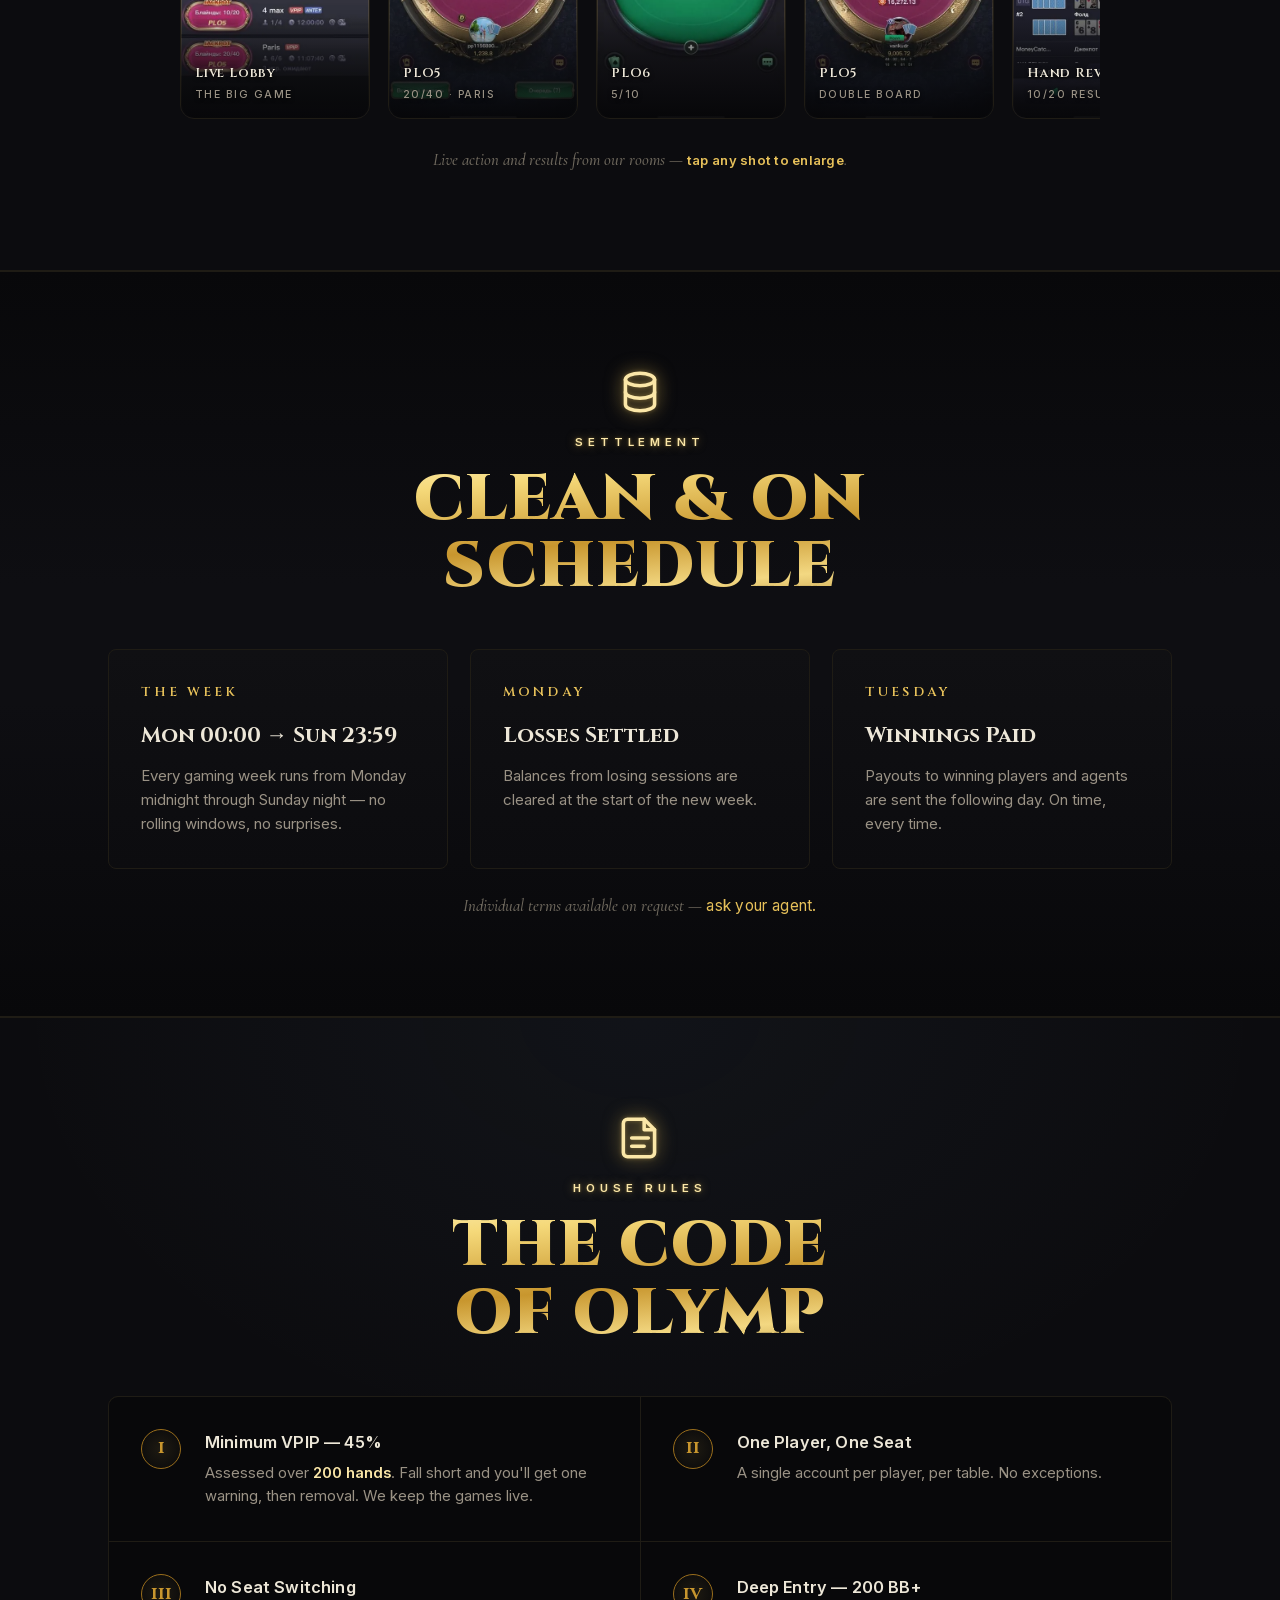
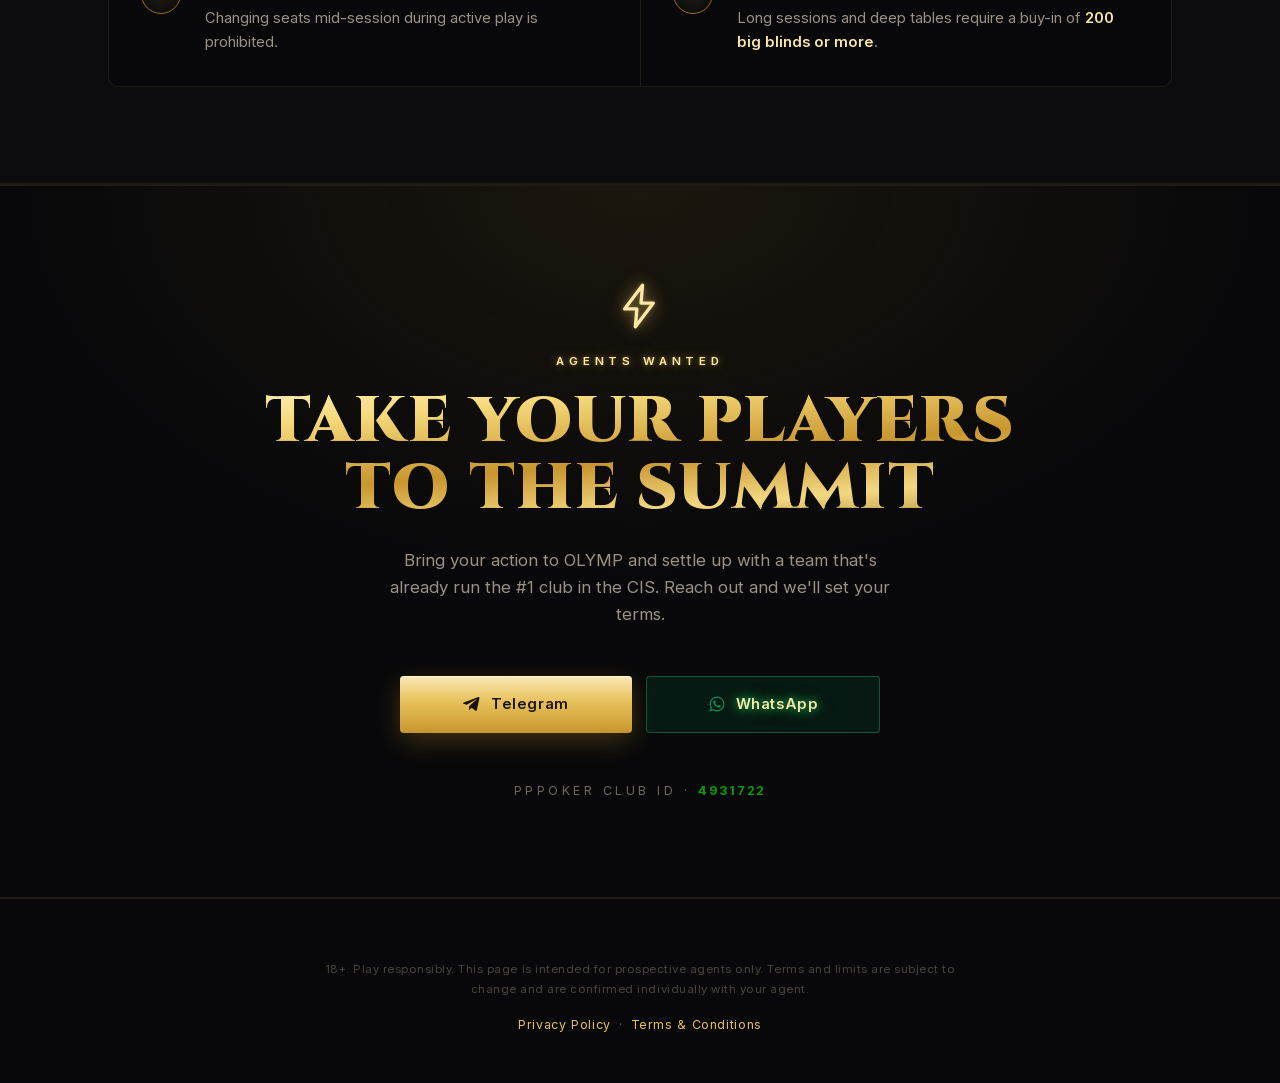
==== commit ffa2188f: "Desktop: height-aware fluid brand group so it never overlaps CTA buttons" ====
--- a/index.html
+++ b/index.html
@@ -1099,7 +1099,7 @@
   @media(min-width:768px){.hero-cover{background-image:url(assets/hero-desktop.webp)}}
 
   /* desktop: brand group at 50% */
-  @media(min-width:768px){.hero{--mark-h:clamp(90px,min(10.2vw,16vh),190px)}}
+  @media(min-width:768px){.hero{--mark-h:clamp(72px,min(10.5vw,calc((100vh - 390px)/3.2)),200px)}}
 </style>
 </head>
 <body>
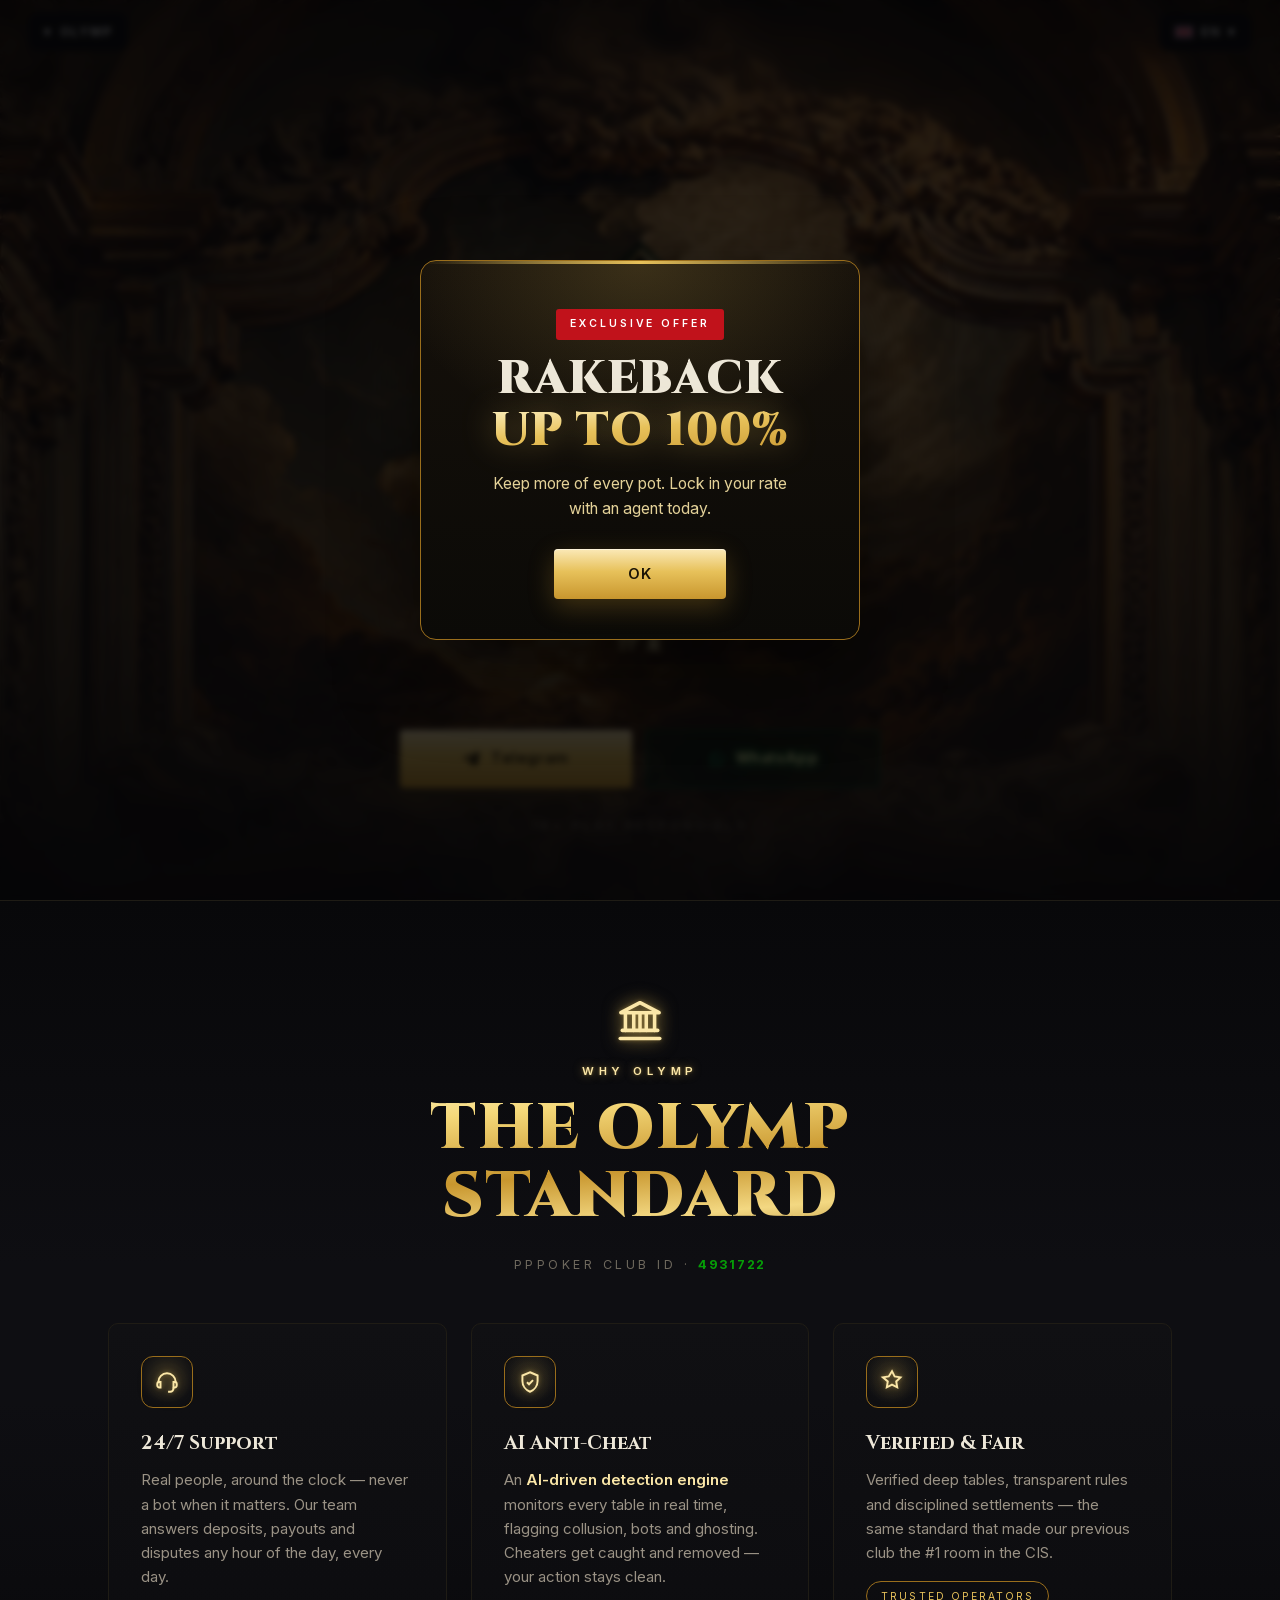
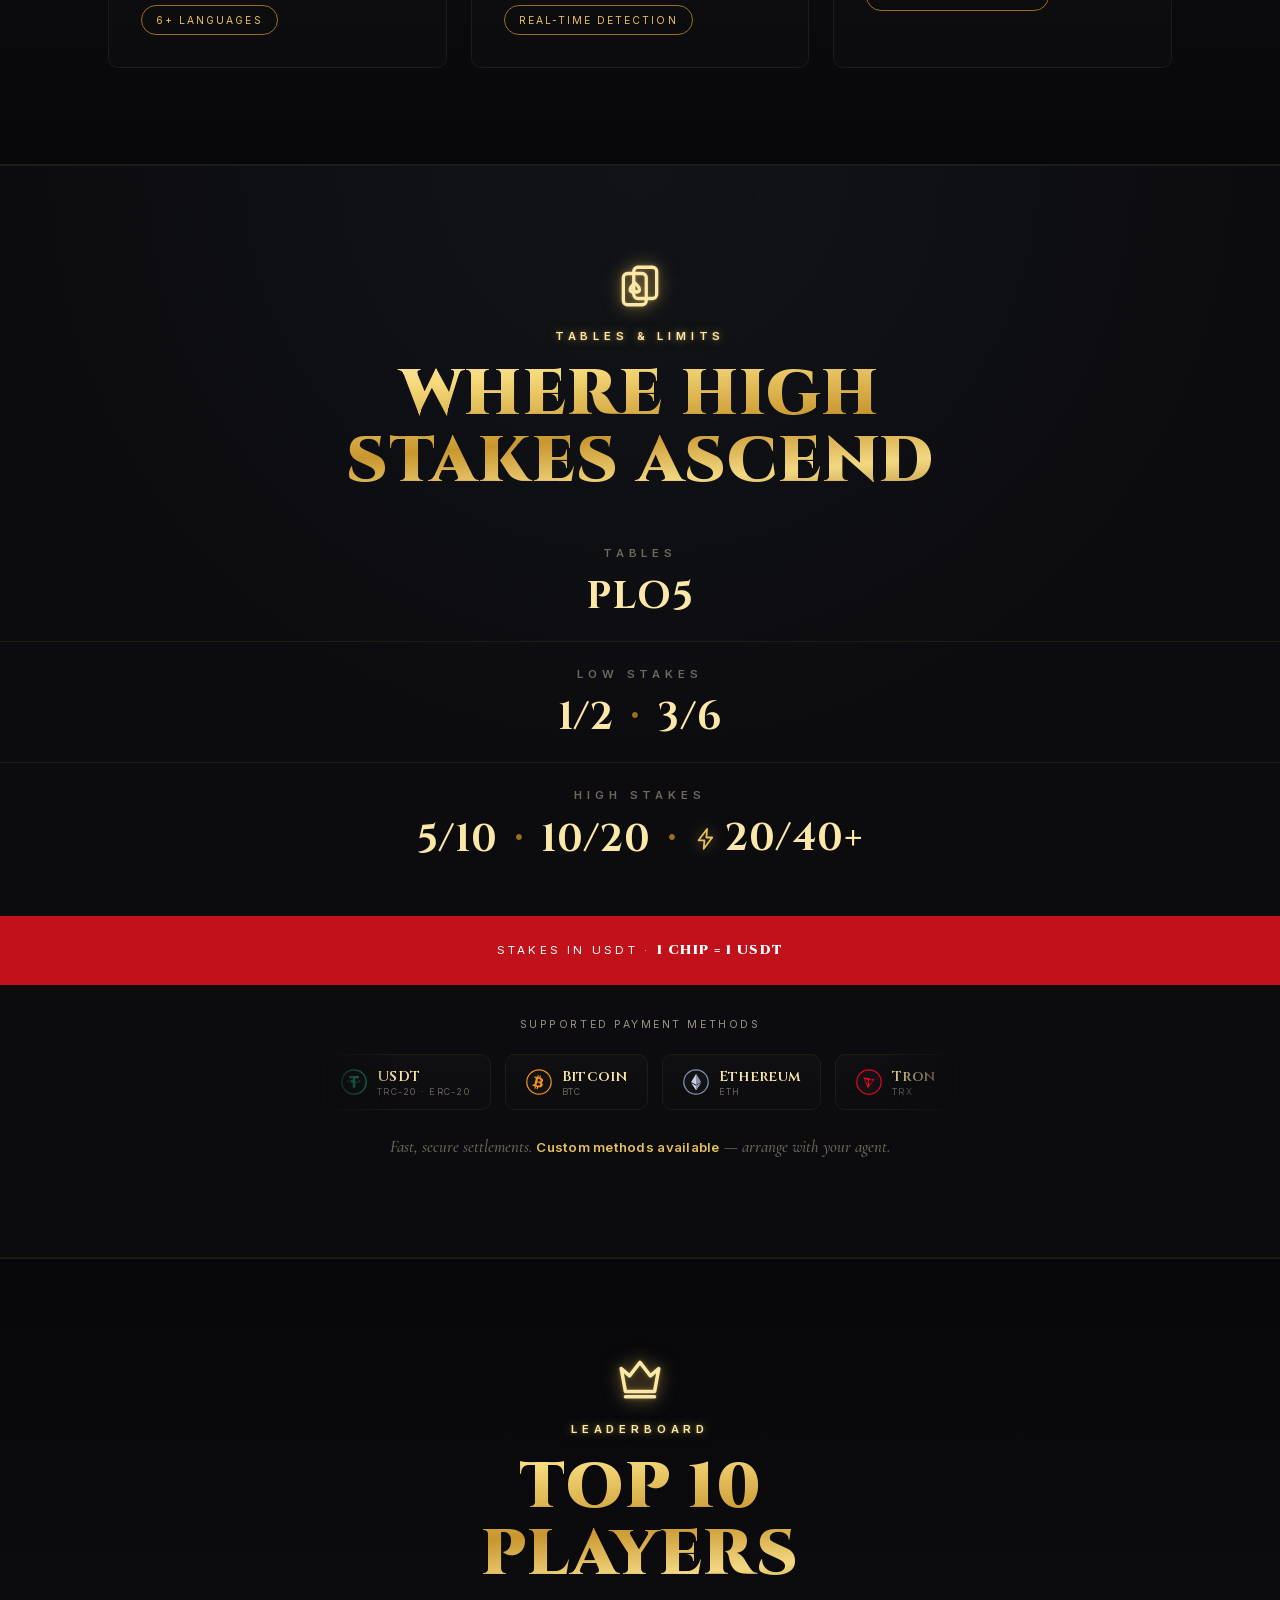
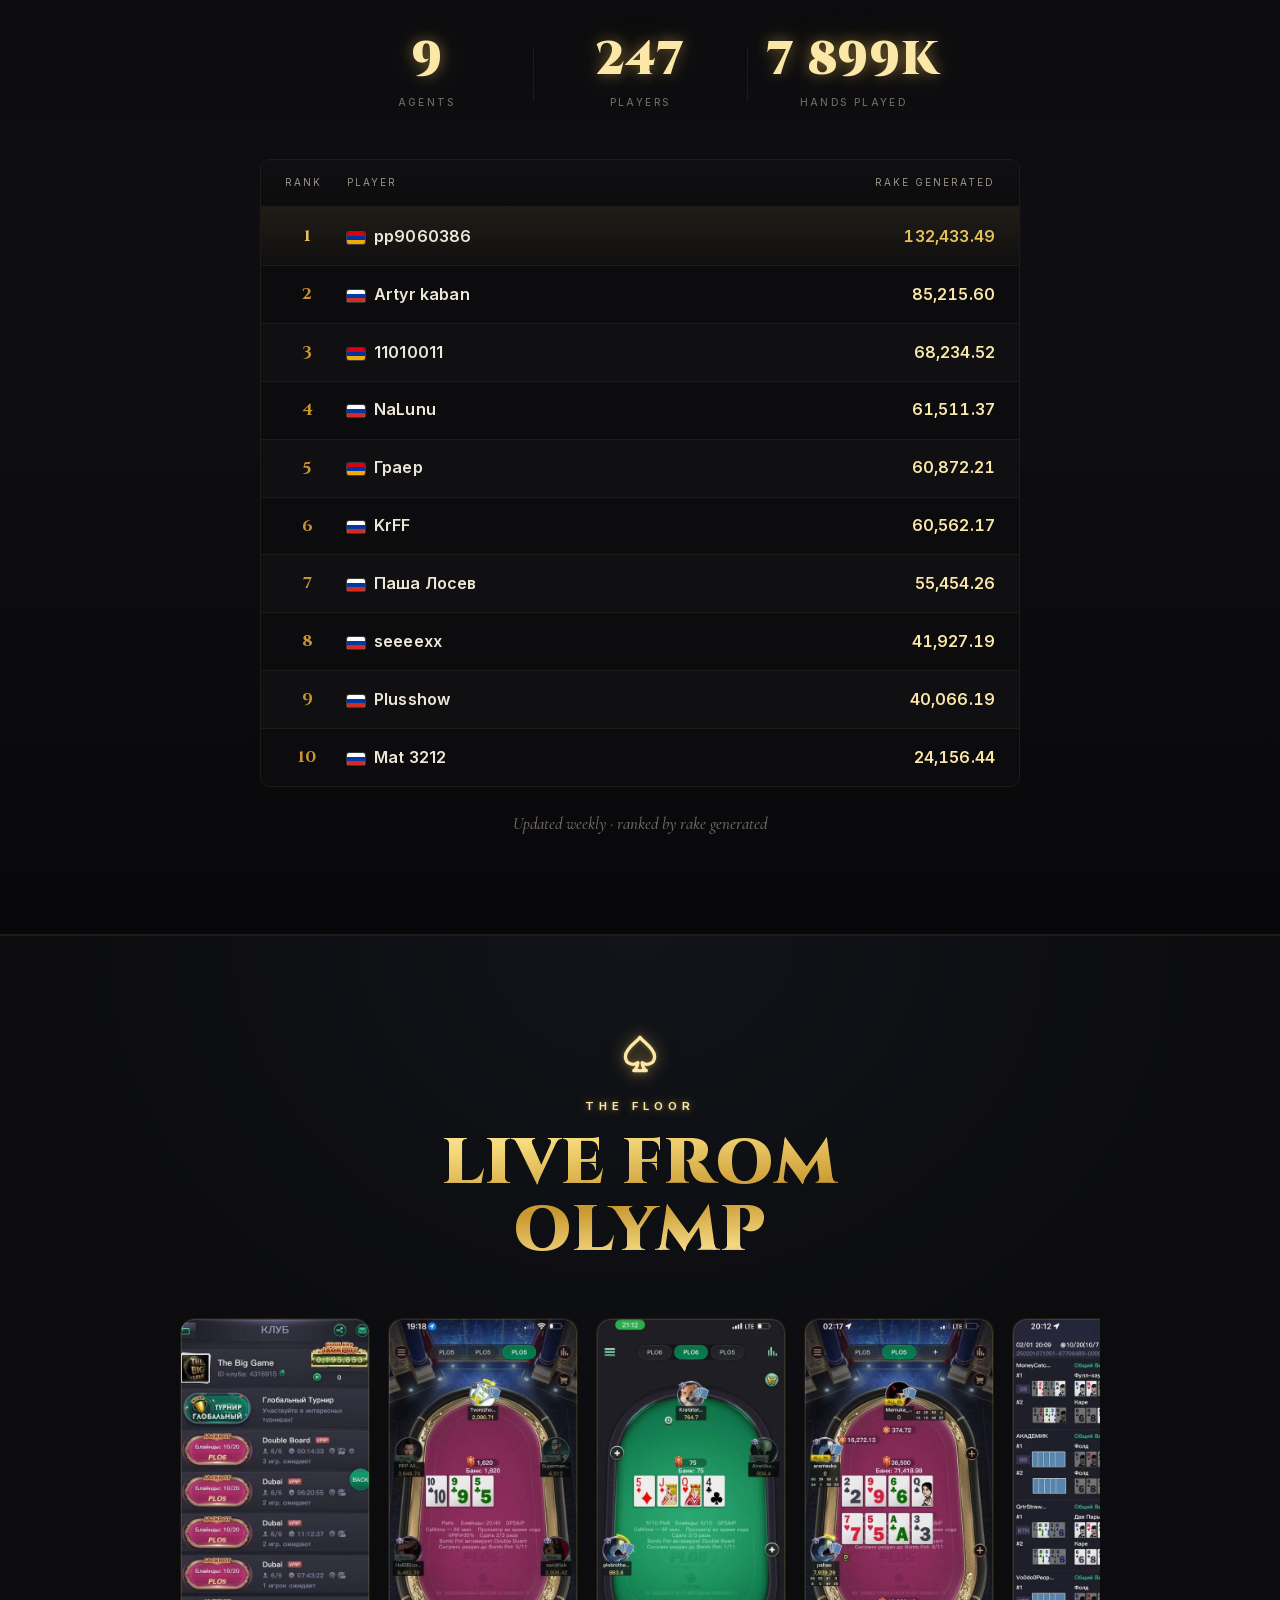
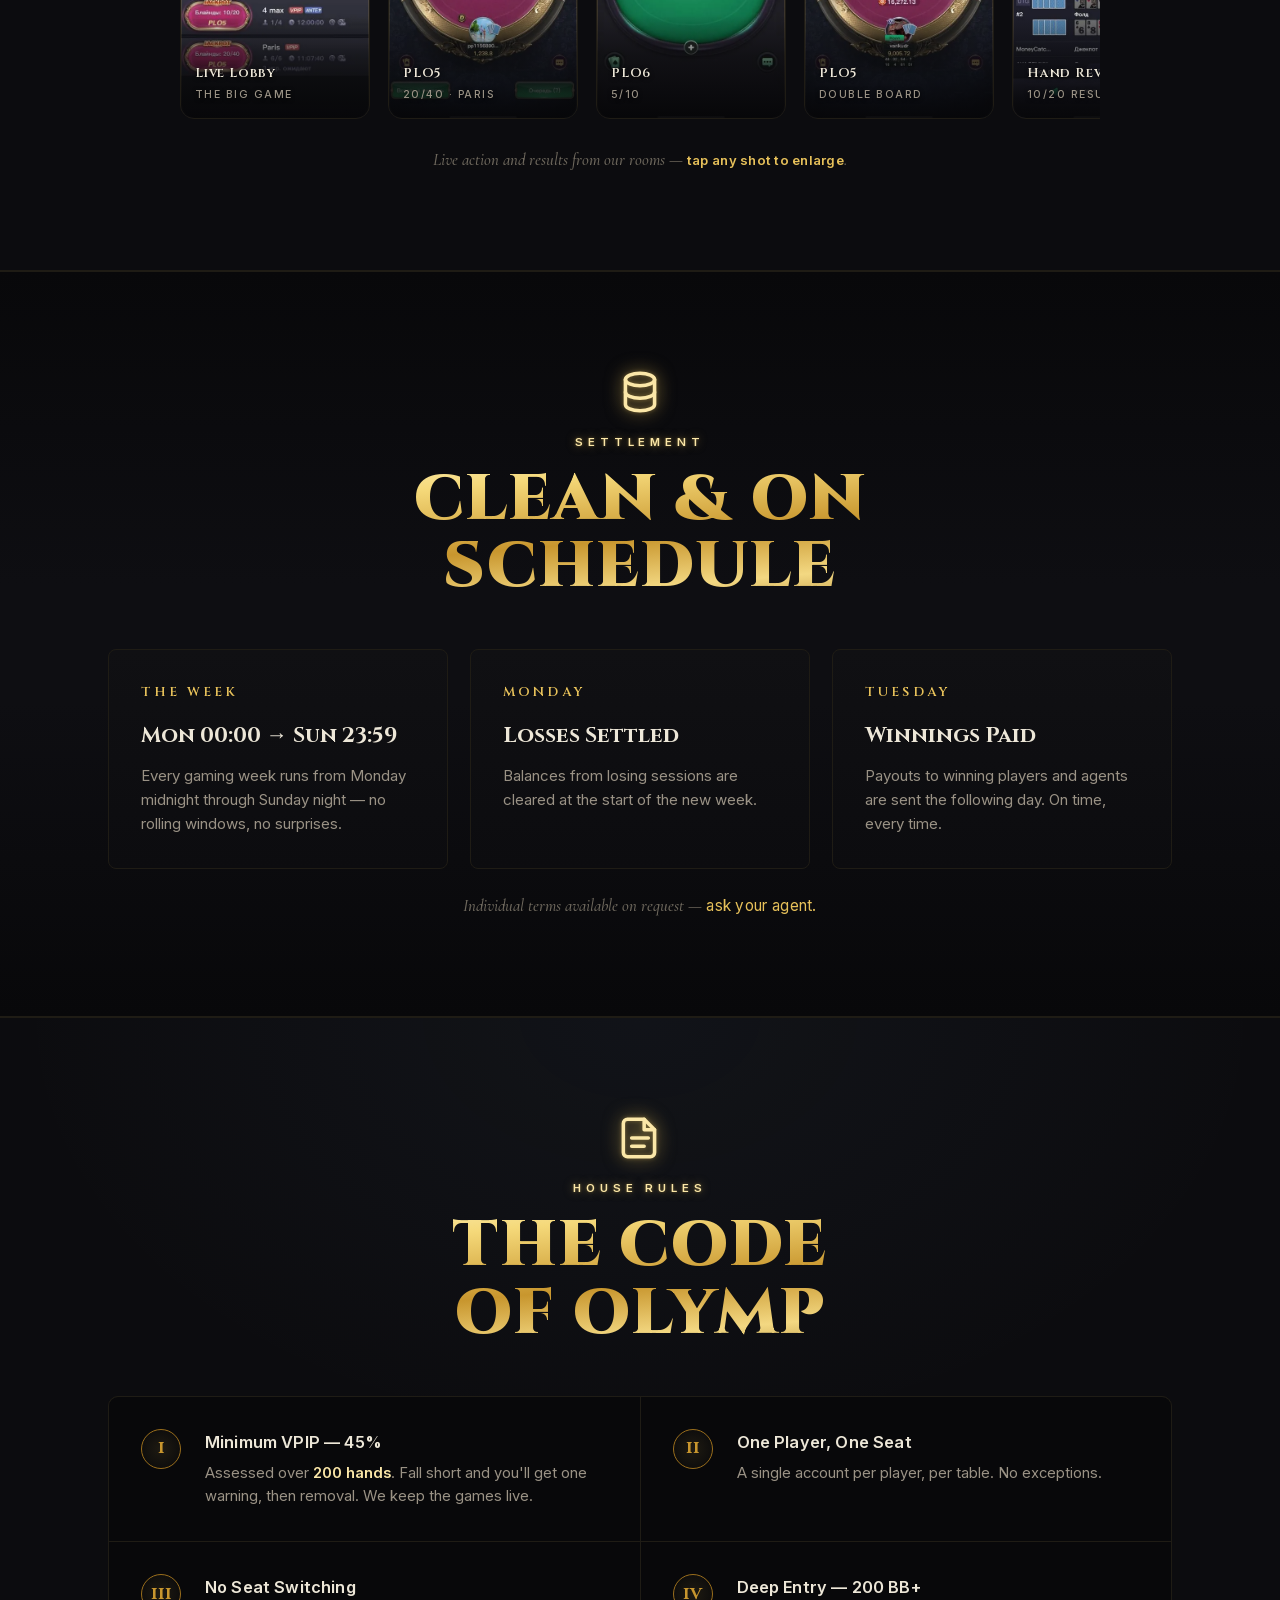
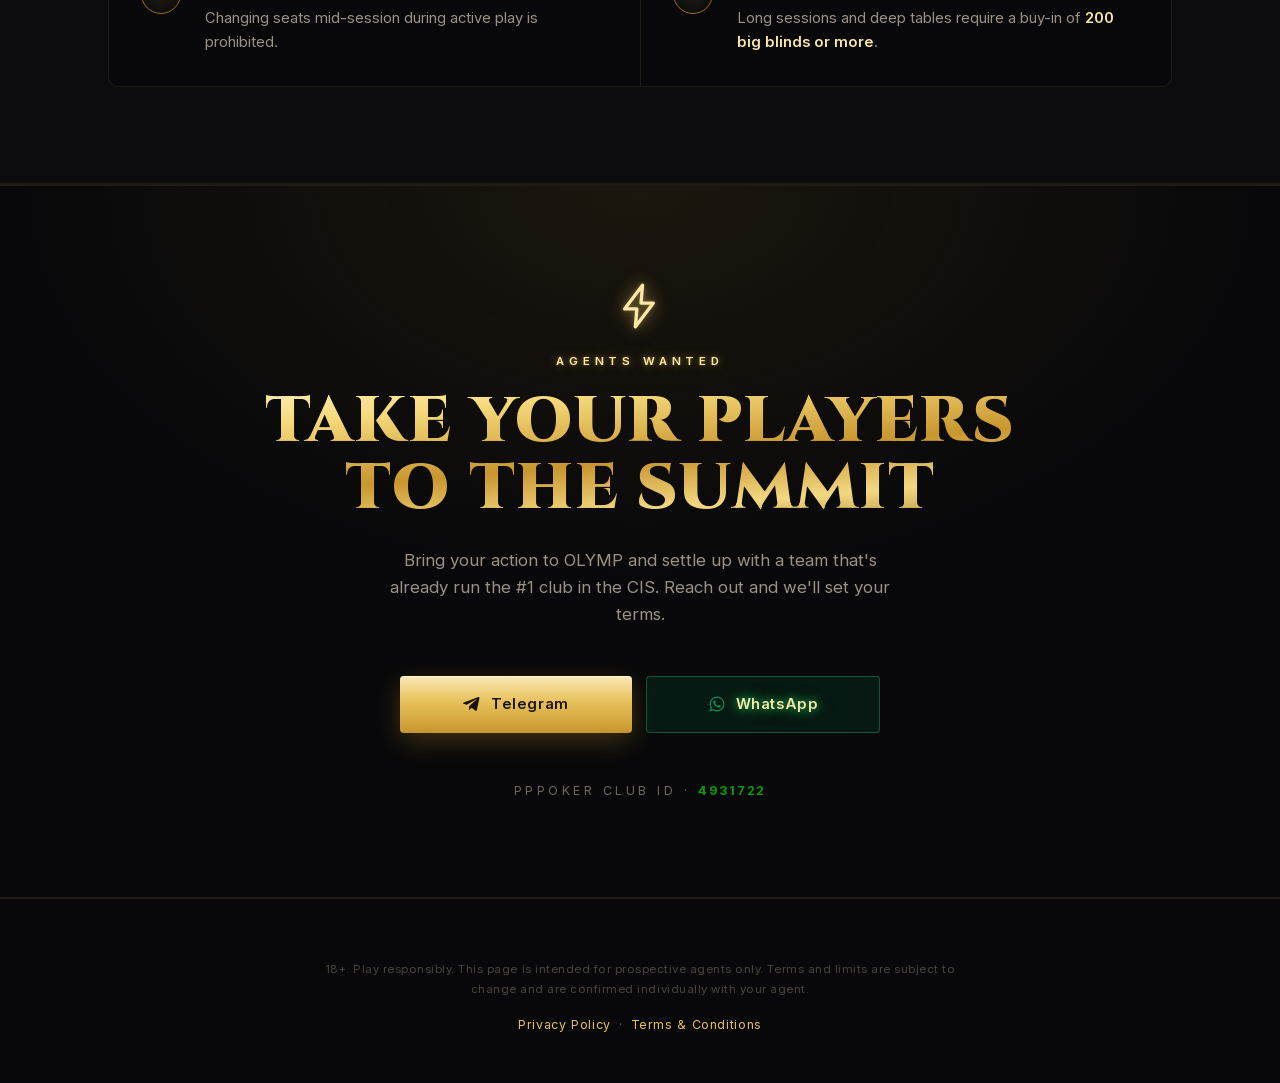
==== commit d59d3df7: "Remove Telegram/WhatsApp links from code; point buttons to temporary Coming Soon stub (EN/RU)" ====
--- a/index.html
+++ b/index.html
@@ -1168,11 +1168,11 @@
 
   <div class="hero-bottom">
   <div class="cta-row">
-    <a class="btn btn-gold" href="https://t.me/Raffael001" target="_blank" rel="noopener">
+    <a class="btn btn-gold" href="soon.html">
       <svg viewBox="0 0 24 24" fill="currentColor"><path d="M21.9 4.3 18.5 20c-.25 1.13-.92 1.4-1.86.87l-5.14-3.79-2.48 2.39c-.27.27-.5.5-1.03.5l.37-5.24 9.55-8.63c.42-.37-.09-.58-.65-.21L4.98 13.09.9 11.81c-1.11-.35-1.13-1.11.23-1.65L20.47 2.7c.92-.34 1.73.22 1.43 1.6Z"/></svg>
       Telegram
     </a>
-    <a class="btn btn-wa btn-edge" href="https://wa.me/79055100999" target="_blank" rel="noopener">
+    <a class="btn btn-wa btn-edge" href="soon.html">
       <svg viewBox="0 0 24 24" fill="currentColor"><path d="M12.04 2C6.58 2 2.13 6.45 2.13 11.91c0 1.75.46 3.45 1.32 4.95L2 22l5.25-1.38a9.86 9.86 0 0 0 4.79 1.22h.01c5.46 0 9.91-4.45 9.91-9.91 0-2.65-1.03-5.14-2.9-7.01A9.82 9.82 0 0 0 12.04 2Zm0 18.15h-.01a8.2 8.2 0 0 1-4.18-1.15l-.3-.18-3.11.82.83-3.04-.2-.31a8.18 8.18 0 0 1-1.26-4.38c0-4.54 3.7-8.23 8.24-8.23 2.2 0 4.27.86 5.82 2.41a8.18 8.18 0 0 1 2.41 5.83c0 4.54-3.7 8.23-8.24 8.23Zm4.52-6.16c-.25-.12-1.47-.72-1.69-.81-.23-.08-.39-.12-.56.13-.16.24-.64.8-.78.97-.15.16-.29.18-.54.06-.25-.13-1.05-.39-1.99-1.23-.74-.66-1.23-1.47-1.38-1.72-.14-.25-.01-.38.11-.5.11-.11.25-.29.37-.43.13-.15.17-.25.25-.41.09-.17.04-.31-.02-.43-.06-.13-.56-1.35-.77-1.84-.2-.49-.4-.42-.56-.43l-.47-.01c-.17 0-.43.06-.66.31-.22.25-.86.85-.86 2.07 0 1.21.89 2.39 1.01 2.55.12.17 1.75 2.67 4.23 3.74.59.26 1.05.41 1.41.52.59.19 1.13.16 1.56.1.47-.07 1.47-.6 1.68-1.18.2-.58.2-1.07.14-1.18-.06-.1-.22-.16-.47-.28Z"/></svg>
       WhatsApp
     </a>
@@ -1485,11 +1485,11 @@
     <h2 class="gold-text">Take Your Players<br>to the Summit</h2>
     <p>Bring your action to OLYMP and settle up with a team that's already run the #1 club in the CIS. Reach out and we'll set your terms.</p>
     <div class="cta-duo">
-      <a class="btn btn-gold" href="https://t.me/Raffael001" target="_blank" rel="noopener">
+      <a class="btn btn-gold" href="soon.html">
         <svg viewBox="0 0 24 24" fill="currentColor"><path d="M21.9 4.3 18.5 20c-.25 1.13-.92 1.4-1.86.87l-5.14-3.79-2.48 2.39c-.27.27-.5.5-1.03.5l.37-5.24 9.55-8.63c.42-.37-.09-.58-.65-.21L4.98 13.09.9 11.81c-1.11-.35-1.13-1.11.23-1.65L20.47 2.7c.92-.34 1.73.22 1.43 1.6Z"/></svg>
         Telegram
       </a>
-      <a class="btn btn-wa" href="https://wa.me/79055100999" target="_blank" rel="noopener">
+      <a class="btn btn-wa" href="soon.html">
         <svg viewBox="0 0 24 24" fill="currentColor"><path d="M12.04 2C6.58 2 2.13 6.45 2.13 11.91c0 1.75.46 3.45 1.32 4.95L2 22l5.25-1.38a9.86 9.86 0 0 0 4.79 1.22h.01c5.46 0 9.91-4.45 9.91-9.91 0-2.65-1.03-5.14-2.9-7.01A9.82 9.82 0 0 0 12.04 2Zm0 18.15h-.01a8.2 8.2 0 0 1-4.18-1.15l-.3-.18-3.11.82.83-3.04-.2-.31a8.18 8.18 0 0 1-1.26-4.38c0-4.54 3.7-8.23 8.24-8.23 2.2 0 4.27.86 5.82 2.41a8.18 8.18 0 0 1 2.41 5.83c0 4.54-3.7 8.23-8.24 8.23Zm4.52-6.16c-.25-.12-1.47-.72-1.69-.81-.23-.08-.39-.12-.56.13-.16.24-.64.8-.78.97-.15.16-.29.18-.54.06-.25-.13-1.05-.39-1.99-1.23-.74-.66-1.23-1.47-1.38-1.72-.14-.25-.01-.38.11-.5.11-.11.25-.29.37-.43.13-.15.17-.25.25-.41.09-.17.04-.31-.02-.43-.06-.13-.56-1.35-.77-1.84-.2-.49-.4-.42-.56-.43l-.47-.01c-.17 0-.43.06-.66.31-.22.25-.86.85-.86 2.07 0 1.21.89 2.39 1.01 2.55.12.17 1.75 2.67 4.23 3.74.59.26 1.05.41 1.41.52.59.19 1.13.16 1.56.1.47-.07 1.47-.6 1.68-1.18.2-.58.2-1.07.14-1.18-.06-.1-.22-.16-.47-.28Z"/></svg>
         WhatsApp
       </a>
@@ -1516,11 +1516,11 @@
     <h3 class="promo-big gold-text join-title">Welcome to OLYMP</h3>
     <p>Bring your action to OLYMP and settle up with a team that's already run the #1 club in the CIS. Reach out and we'll set your terms.</p>
     <div class="cta-duo">
-      <a class="btn btn-wa" href="https://wa.me/79055100999" target="_blank" rel="noopener">
+      <a class="btn btn-wa" href="soon.html">
         <svg viewBox="0 0 24 24" fill="currentColor"><path d="M12.04 2C6.58 2 2.13 6.45 2.13 11.91c0 1.75.46 3.45 1.32 4.95L2 22l5.25-1.38a9.86 9.86 0 0 0 4.79 1.22h.01c5.46 0 9.91-4.45 9.91-9.91 0-2.65-1.03-5.14-2.9-7.01A9.82 9.82 0 0 0 12.04 2Zm0 18.15h-.01a8.2 8.2 0 0 1-4.18-1.15l-.3-.18-3.11.82.83-3.04-.2-.31a8.18 8.18 0 0 1-1.26-4.38c0-4.54 3.7-8.23 8.24-8.23 2.2 0 4.27.86 5.82 2.41a8.18 8.18 0 0 1 2.41 5.83c0 4.54-3.7 8.23-8.24 8.23Zm4.52-6.16c-.25-.12-1.47-.72-1.69-.81-.23-.08-.39-.12-.56.13-.16.24-.64.8-.78.97-.15.16-.29.18-.54.06-.25-.13-1.05-.39-1.99-1.23-.74-.66-1.23-1.47-1.38-1.72-.14-.25-.01-.38.11-.5.11-.11.25-.29.37-.43.13-.15.17-.25.25-.41.09-.17.04-.31-.02-.43-.06-.13-.56-1.35-.77-1.84-.2-.49-.4-.42-.56-.43l-.47-.01c-.17 0-.43.06-.66.31-.22.25-.86.85-.86 2.07 0 1.21.89 2.39 1.01 2.55.12.17 1.75 2.67 4.23 3.74.59.26 1.05.41 1.41.52.59.19 1.13.16 1.56.1.47-.07 1.47-.6 1.68-1.18.2-.58.2-1.07.14-1.18-.06-.1-.22-.16-.47-.28Z"/></svg>
         WhatsApp
       </a>
-      <a class="btn btn-gold" href="https://t.me/Raffael001" target="_blank" rel="noopener">
+      <a class="btn btn-gold" href="soon.html">
         <svg viewBox="0 0 24 24" fill="currentColor"><path d="M21.9 4.3 18.5 20c-.25 1.13-.92 1.4-1.86.87l-5.14-3.79-2.48 2.39c-.27.27-.5.5-1.03.5l.37-5.24 9.55-8.63c.42-.37-.09-.58-.65-.21L4.98 13.09.9 11.81c-1.11-.35-1.13-1.11.23-1.65L20.47 2.7c.92-.34 1.73.22 1.43 1.6Z"/></svg>
         Telegram
       </a>
@@ -1530,11 +1530,11 @@
 </div>
 
 <div class="fab-actions" id="fabActions">
-  <a class="btn btn-gold" href="https://t.me/Raffael001" target="_blank" rel="noopener">
+  <a class="btn btn-gold" href="soon.html">
     <svg viewBox="0 0 24 24" fill="currentColor"><path d="M21.9 4.3 18.5 20c-.25 1.13-.92 1.4-1.86.87l-5.14-3.79-2.48 2.39c-.27.27-.5.5-1.03.5l.37-5.24 9.55-8.63c.42-.37-.09-.58-.65-.21L4.98 13.09.9 11.81c-1.11-.35-1.13-1.11.23-1.65L20.47 2.7c.92-.34 1.73.22 1.43 1.6Z"/></svg>
     Telegram
   </a>
-  <a class="btn btn-wa btn-edge" href="https://wa.me/79055100999" target="_blank" rel="noopener">
+  <a class="btn btn-wa btn-edge" href="soon.html">
     <svg viewBox="0 0 24 24" fill="currentColor"><path d="M12.04 2C6.58 2 2.13 6.45 2.13 11.91c0 1.75.46 3.45 1.32 4.95L2 22l5.25-1.38a9.86 9.86 0 0 0 4.79 1.22h.01c5.46 0 9.91-4.45 9.91-9.91 0-2.65-1.03-5.14-2.9-7.01A9.82 9.82 0 0 0 12.04 2Zm0 18.15h-.01a8.2 8.2 0 0 1-4.18-1.15l-.3-.18-3.11.82.83-3.04-.2-.31a8.18 8.18 0 0 1-1.26-4.38c0-4.54 3.7-8.23 8.24-8.23 2.2 0 4.27.86 5.82 2.41a8.18 8.18 0 0 1 2.41 5.83c0 4.54-3.7 8.23-8.24 8.23Zm4.52-6.16c-.25-.12-1.47-.72-1.69-.81-.23-.08-.39-.12-.56.13-.16.24-.64.8-.78.97-.15.16-.29.18-.54.06-.25-.13-1.05-.39-1.99-1.23-.74-.66-1.23-1.47-1.38-1.72-.14-.25-.01-.38.11-.5.11-.11.25-.29.37-.43.13-.15.17-.25.25-.41.09-.17.04-.31-.02-.43-.06-.13-.56-1.35-.77-1.84-.2-.49-.4-.42-.56-.43l-.47-.01c-.17 0-.43.06-.66.31-.22.25-.86.85-.86 2.07 0 1.21.89 2.39 1.01 2.55.12.17 1.75 2.67 4.23 3.74.59.26 1.05.41 1.41.52.59.19 1.13.16 1.56.1.47-.07 1.47-.6 1.68-1.18.2-.58.2-1.07.14-1.18-.06-.1-.22-.16-.47-.28Z"/></svg>
     WhatsApp
   </a>
